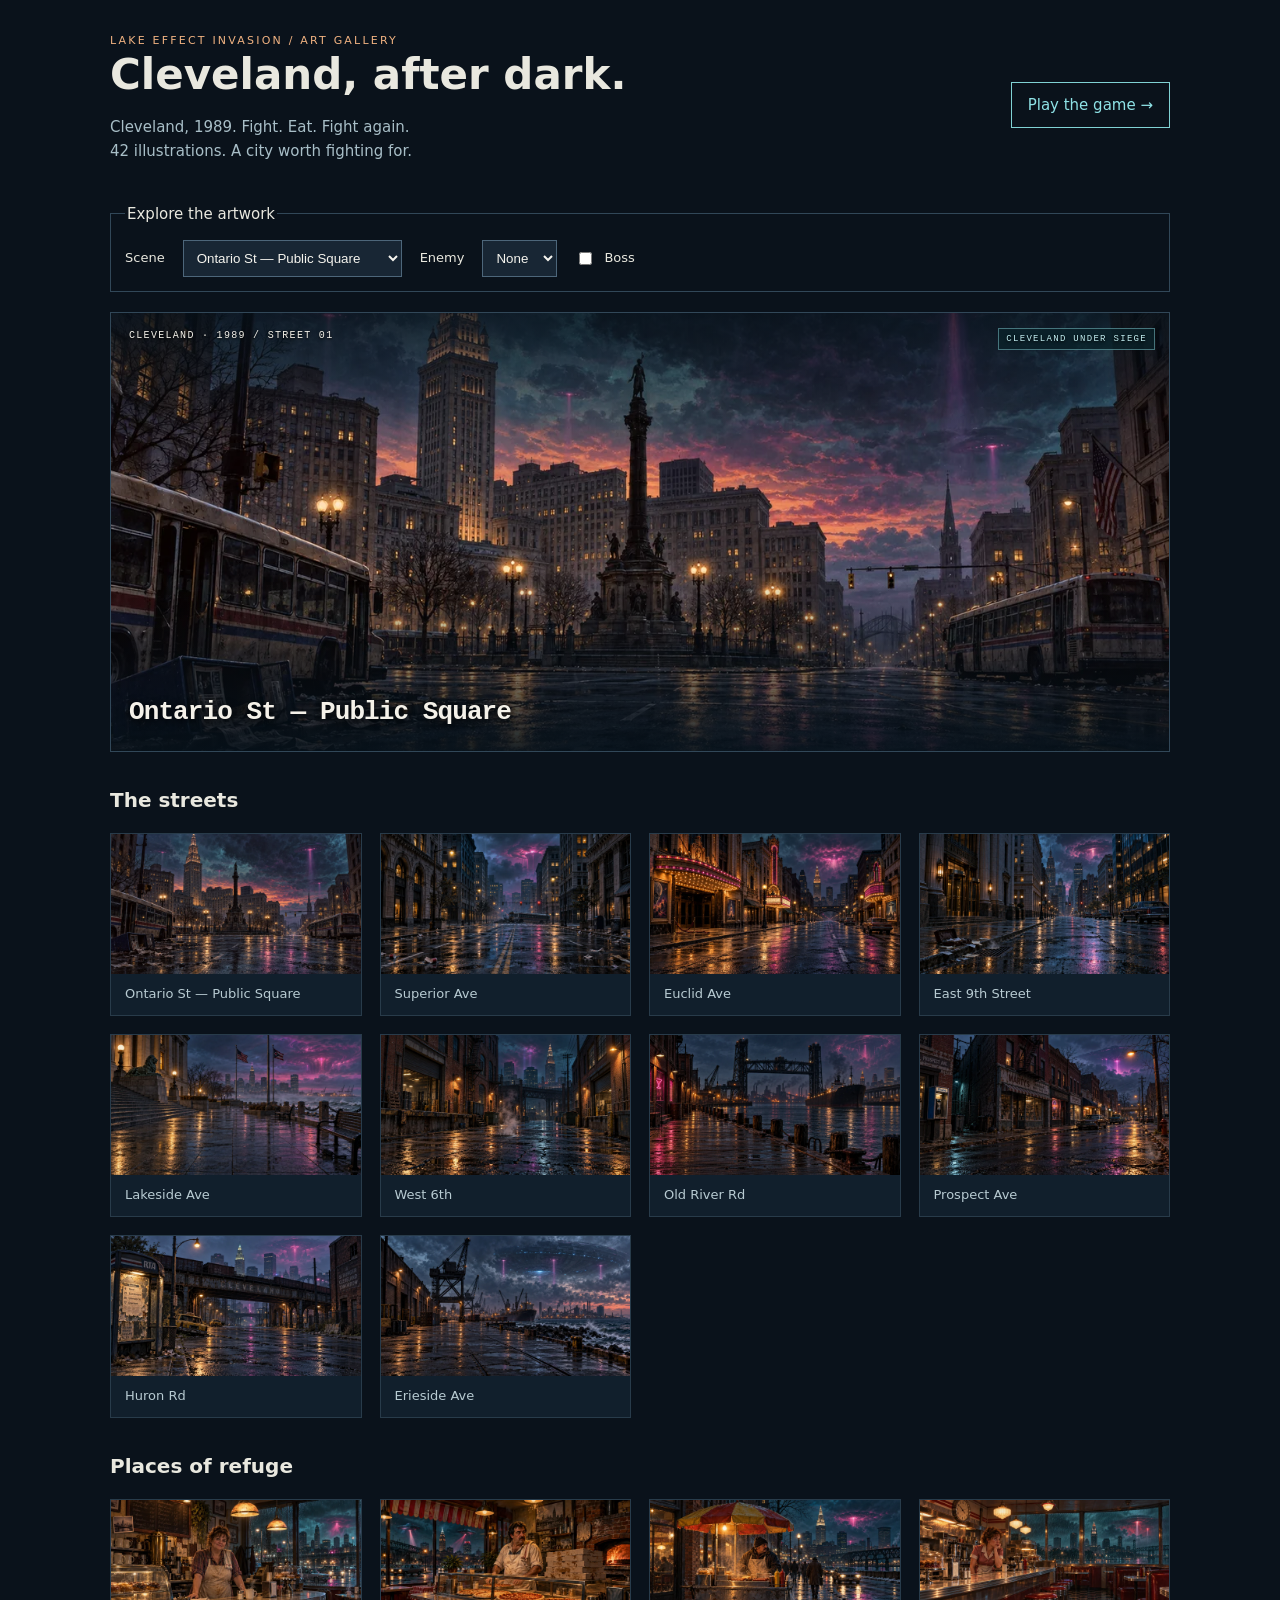
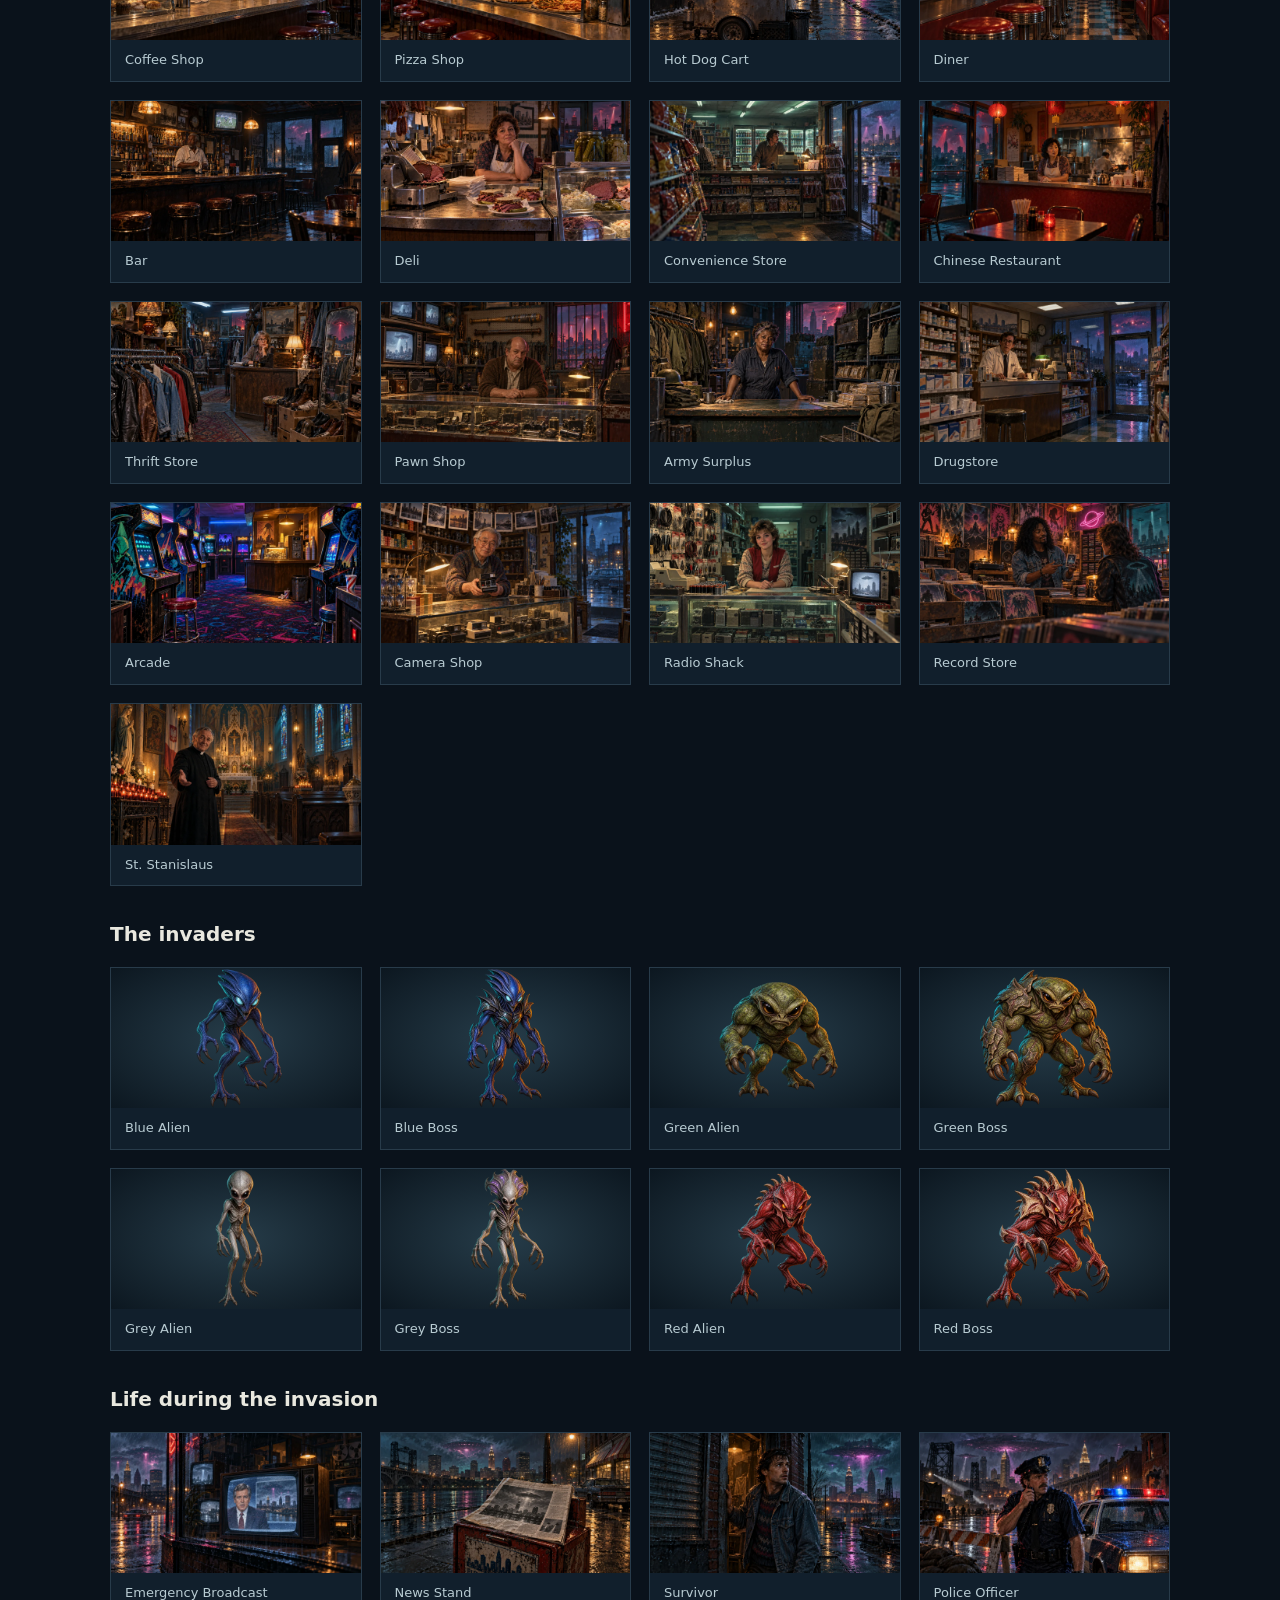
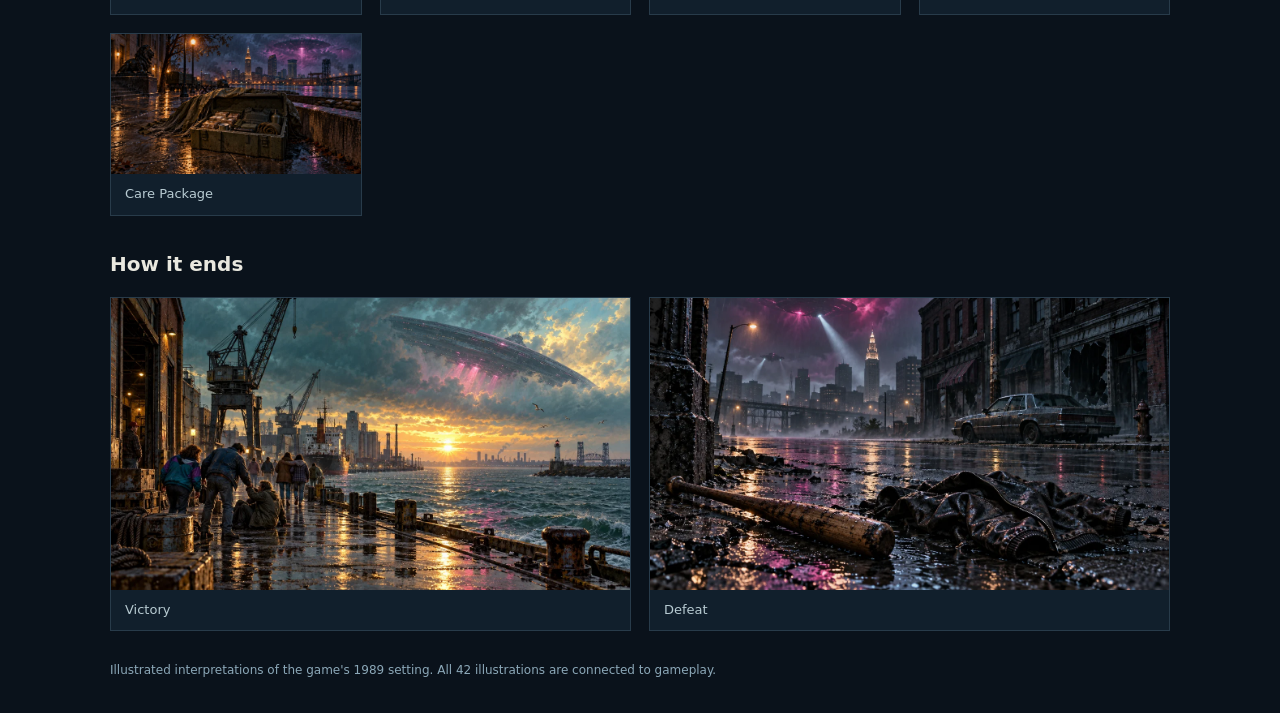
==== gallery.html @ 4d166f7f "Add GA4 tag and gameplay milestone analytics" ====
<!doctype html>
<html lang="en"><head>
<script src="analytics.js?v=1.0"></script><meta charset="utf-8"><meta name="viewport" content="width=device-width, initial-scale=1"><link rel="icon" type="image/svg+xml" href="images/lake-effect-icon.svg"><title>Art Gallery · Lake Effect Invasion</title><link rel="stylesheet" href="scene-art.css?v=2.1"><script src="scene-art.js?v=2.1"></script>
<style>*{box-sizing:border-box}body{margin:0;background:#0a121b;color:#e9e8df;font:15px/1.6 system-ui,sans-serif}main{max-width:1100px;margin:auto;padding:32px 20px}header{display:flex;gap:20px;justify-content:space-between;align-items:center;margin-bottom:24px}h1{font-size:clamp(25px,5vw,42px);margin:0;line-height:1.2}p{color:#a8bec7}a{color:#8fe3e7}.eyebrow{letter-spacing:.2em;color:#f0b281;font-size:11px}.play{border:1px solid #80d2d4;padding:10px 16px;text-decoration:none;white-space:nowrap}fieldset{border:1px solid #314758;padding:14px;display:flex;gap:18px;flex-wrap:wrap;margin:0 0 20px}label{display:flex;gap:9px;align-items:center;font-size:13px}select{max-width:100%;background:#182634;color:#f5f4ee;border:1px solid #4d667a;padding:9px}select:disabled{opacity:.4}.scene-art{height:440px;max-height:none;min-height:200px;border:1px solid #314758;font-family:'Courier New',monospace}.scene-location{font-size:26px}.grid{display:grid;grid-template-columns:repeat(auto-fit,minmax(240px,1fr));gap:18px}figure{margin:0;border:1px solid #283b4a;background:#111f2c}figure img{display:block;width:100%;aspect-ratio:16/9;object-fit:contain;background:radial-gradient(ellipse,#263c49,#0c1720)}figcaption{padding:10px 14px;text-transform:capitalize;font-size:13px;color:#b8cbd2}h2{font-size:20px;margin-top:32px}footer{padding-top:30px;color:#8ca8b8;font-size:12px}@media(max-width:600px){main{padding:20px 12px}header{align-items:flex-start;flex-direction:column}.scene-art{height:280px}.scene-location{font-size:18px}.grid{grid-template-columns:1fr 1fr;gap:8px}figcaption{font-size:11px;padding:8px}}</style>
<meta name="description" content="Explore 42 illustrations from Lake Effect Invasion: 1989 Cleveland streets, neighborhood shops, alien enemies, bosses, and encounters.">
<link rel="canonical" href="https://lakeeffectinvasion.com/gallery.html">
<meta name="robots" content="index, follow, max-image-preview:large">
<meta property="og:type" content="website">
<meta property="og:site_name" content="Lake Effect Invasion">
<meta property="og:title" content="Art Gallery · Lake Effect Invasion">
<meta property="og:description" content="Explore 42 illustrations from Lake Effect Invasion: 1989 Cleveland streets, neighborhood shops, alien enemies, bosses, and encounters.">
<meta property="og:url" content="https://lakeeffectinvasion.com/gallery.html">
<meta property="og:image" content="https://lakeeffectinvasion.com/images/art/street-erieside.webp">
<meta property="og:image:alt" content="Illustrated Cleveland during the alien invasion of 1989.">
<meta name="twitter:card" content="summary_large_image">
<meta name="twitter:title" content="Art Gallery · Lake Effect Invasion">
<meta name="twitter:description" content="Explore 42 illustrations from Lake Effect Invasion: 1989 Cleveland streets, neighborhood shops, alien enemies, bosses, and encounters.">
<meta name="twitter:image" content="https://lakeeffectinvasion.com/images/art/street-erieside.webp">
<script type="application/ld+json">{"@context": "https://schema.org", "@type": "CollectionPage", "name": "Art Gallery \u00b7 Lake Effect Invasion", "url": "https://lakeeffectinvasion.com/gallery.html", "description": "Explore 42 illustrations from Lake Effect Invasion: 1989 Cleveland streets, neighborhood shops, alien enemies, bosses, and encounters.", "inLanguage": "en", "about": {"@id": "https://lakeeffectinvasion.com/#game"}}</script>
</head>
<body><main><header><div><div class="eyebrow">LAKE EFFECT INVASION / ART GALLERY</div><h1>Cleveland, after dark.</h1><p>Cleveland, 1989. Fight. Eat. Fight again.<br>42 illustrations. A city worth fighting for.</p></div><a class="play" href="index.html">Play the game →</a></header>
<fieldset><legend>Explore the artwork</legend><label for="sceneSelect">Scene</label><select id="sceneSelect"><optgroup label="Streets"><option value="street:ontario">Ontario St — Public Square</option><option value="street:superior">Superior Ave</option><option value="street:euclid">Euclid Ave</option><option value="street:e9th">East 9th Street</option><option value="street:lakeside">Lakeside Ave</option><option value="street:w6th">West 6th</option><option value="street:oldriver">Old River Rd</option><option value="street:prospect">Prospect Ave</option><option value="street:huron">Huron Rd</option><option value="street:erieside">Erieside Ave</option></optgroup><optgroup label="Businesses"><option value="business:coffee">Coffee Shop</option><option value="business:pizza">Pizza Shop</option><option value="business:hotdog">Hot Dog Cart</option><option value="business:diner">Diner</option><option value="business:bar">Bar</option><option value="business:deli">Deli</option><option value="business:convenience">Convenience Store</option><option value="business:chinese">Chinese Restaurant</option><option value="business:thrift">Thrift Store</option><option value="business:pawn">Pawn Shop</option><option value="business:surplus">Army Surplus</option><option value="business:drugstore">Drugstore</option><option value="business:arcade">Arcade</option><option value="business:camera">Camera Shop</option><option value="business:rac">Radio Shack</option><option value="business:record">Record Store</option><option value="business:church">St. Stanislaus</option></optgroup><optgroup label="Encounters"><option value="encounter:tv">Emergency Broadcast</option><option value="encounter:newspaper">News Stand</option><option value="encounter:survivor">Survivor</option><option value="encounter:police">Police Officer</option><option value="encounter:care-package">Care Package</option></optgroup></select>
<label for="enemySelect">Enemy</label><select id="enemySelect"><option value="">None</option><option>blue</option><option>green</option><option>grey</option><option>red</option></select><label><input id="bossToggle" type="checkbox"> Boss</label></fieldset>
<section id="sceneArt" class="scene-art" aria-label="Current scene">
        <img id="streetArt" class="street-art" alt="" decoding="async" hidden />
        <div class="scene-heading">
          <span id="sceneChapter"></span>
          <span id="sceneStatus" class="scene-status"></span>
        </div>
        <div id="enemyActor" class="enemy-actor" hidden>
          <img id="enemyArt" class="enemy-art" alt="" decoding="async" hidden />
        </div>
        <div id="sceneLocation" class="scene-location"></div>
      </section><section><h2>The streets</h2><div class="grid"><figure><a href="images/art/street-ontario.webp"><img src="images/art/street-ontario.webp" loading="lazy" alt="Terminal Tower above abandoned buses in Public Square."></a><figcaption>Ontario St — Public Square</figcaption></figure><figure><a href="images/art/street-superior.webp"><img src="images/art/street-superior.webp" loading="lazy" alt="An abandoned bus blocks a rain-soaked avenue of office buildings."></a><figcaption>Superior Ave</figcaption></figure><figure><a href="images/art/street-euclid.webp"><img src="images/art/street-euclid.webp" loading="lazy" alt="Theater marquees glow along deserted Euclid Avenue."></a><figcaption>Euclid Ave</figcaption></figure><figure><a href="images/art/street-east-9th.webp"><img src="images/art/street-east-9th.webp" loading="lazy" alt="Stone banks and mirrored offices flank a deserted street."></a><figcaption>East 9th Street</figcaption></figure><figure><a href="images/art/street-lakeside.webp"><img src="images/art/street-lakeside.webp" loading="lazy" alt="Empty civic steps and benches beneath an alien-lit sky."></a><figcaption>Lakeside Ave</figcaption></figure><figure><a href="images/art/street-west-6th.webp"><img src="images/art/street-west-6th.webp" loading="lazy" alt="Steam rises between brick warehouses and loading docks."></a><figcaption>West 6th</figcaption></figure><figure><a href="images/art/street-old-river.webp"><img src="images/art/street-old-river.webp" loading="lazy" alt="Neon reflects on the river beneath a steel lift bridge."></a><figcaption>Old River Rd</figcaption></figure><figure><a href="images/art/street-prospect.webp"><img src="images/art/street-prospect.webp" loading="lazy" alt="A payphone and fire escapes line shadowy brick storefronts."></a><figcaption>Prospect Ave</figcaption></figure><figure><a href="images/art/street-huron.webp"><img src="images/art/street-huron.webp" loading="lazy" alt="Stranded taxis sit beneath a rusted railway viaduct."></a><figcaption>Huron Rd</figcaption></figure><figure><a href="images/art/street-erieside.webp"><img src="images/art/street-erieside.webp" loading="lazy" alt="A colossal mothership hangs over the industrial lakefront."></a><figcaption>Erieside Ave</figcaption></figure></div></section><section><h2>Places of refuge</h2><div class="grid"><figure><a href="images/art/shop-coffee.webp"><img src="images/art/shop-coffee.webp" loading="lazy" alt="A warm coffee counter with steaming mugs and a donut case."></a><figcaption>Coffee Shop</figcaption></figure><figure><a href="images/art/shop-pizza.webp"><img src="images/art/shop-pizza.webp" loading="lazy" alt="Fresh pizza sits beneath the lights of a neighborhood slice counter."></a><figcaption>Pizza Shop</figcaption></figure><figure><a href="images/art/shop-hotdog.webp"><img src="images/art/shop-hotdog.webp" loading="lazy" alt="Steam rises from a hot dog cart beneath a worn umbrella."></a><figcaption>Hot Dog Cart</figcaption></figure><figure><a href="images/art/shop-diner.webp"><img src="images/art/shop-diner.webp" loading="lazy" alt="A waitress waits beside a chrome diner counter and red vinyl stools."></a><figcaption>Diner</figcaption></figure><figure><a href="images/art/shop-bar.webp"><img src="images/art/shop-bar.webp" loading="lazy" alt="A bartender watches over a wooden bar beneath a glowing football broadcast."></a><figcaption>Bar</figcaption></figure><figure><a href="images/art/shop-deli.webp"><img src="images/art/shop-deli.webp" loading="lazy" alt="Sandwiches, pickle jars, and a meat slicer fill a neighborhood deli."></a><figcaption>Deli</figcaption></figure><figure><a href="images/art/shop-convenience.webp"><img src="images/art/shop-convenience.webp" loading="lazy" alt="Snack shelves and cold drinks line a fluorescent-lit corner store."></a><figcaption>Convenience Store</figcaption></figure><figure><a href="images/art/shop-chinese.webp"><img src="images/art/shop-chinese.webp" loading="lazy" alt="Red lanterns glow above a restaurant counter and steaming tea."></a><figcaption>Chinese Restaurant</figcaption></figure><figure><a href="images/art/shop-thrift.webp"><img src="images/art/shop-thrift.webp" loading="lazy" alt="Old jackets and mismatched lamps crowd a thrift store."></a><figcaption>Thrift Store</figcaption></figure><figure><a href="images/art/shop-pawn.webp"><img src="images/art/shop-pawn.webp" loading="lazy" alt="A pawn broker stands among old electronics and improvised weapons."></a><figcaption>Pawn Shop</figcaption></figure><figure><a href="images/art/shop-surplus.webp"><img src="images/art/shop-surplus.webp" loading="lazy" alt="Military rations, field jackets, and footlockers fill an army surplus shop."></a><figcaption>Army Surplus</figcaption></figure><figure><a href="images/art/shop-drugstore.webp"><img src="images/art/shop-drugstore.webp" loading="lazy" alt="A pharmacist waits behind a counter of bandages and medicine."></a><figcaption>Drugstore</figcaption></figure><figure><a href="images/art/shop-arcade.webp"><img src="images/art/shop-arcade.webp" loading="lazy" alt="Colorful arcade cabinets cast neon light over a patterned carpet."></a><figcaption>Arcade</figcaption></figure><figure><a href="images/art/shop-camera.webp"><img src="images/art/shop-camera.webp" loading="lazy" alt="Instant cameras, flash equipment, and film boxes fill a camera shop."></a><figcaption>Camera Shop</figcaption></figure><figure><a href="images/art/shop-radio-shack.webp"><img src="images/art/shop-radio-shack.webp" loading="lazy" alt="A red-vested clerk stands among batteries, wires, and portable televisions."></a><figcaption>Radio Shack</figcaption></figure><figure><a href="images/art/shop-record.webp"><img src="images/art/shop-record.webp" loading="lazy" alt="Vinyl crates and cassette racks surround a record-store counter."></a><figcaption>Record Store</figcaption></figure><figure><a href="images/art/shop-st-stanislaus.webp"><img src="images/art/shop-st-stanislaus.webp" loading="lazy" alt="A priest offers shelter in a candlelit sanctuary."></a><figcaption>St. Stanislaus</figcaption></figure></div></section><section><h2>The invaders</h2><div class="grid"><figure><a href="images/art/alien-blue.webp"><img src="images/art/alien-blue.webp" loading="lazy" alt="A lean blue alien with a swept-back head and glowing cyan eyes."></a><figcaption>blue alien</figcaption></figure><figure><a href="images/art/boss-blue.webp"><img src="images/art/boss-blue.webp" loading="lazy" alt="An armored blue alien commander with a towering swept-back crest."></a><figcaption>blue boss</figcaption></figure><figure><a href="images/art/alien-green.webp"><img src="images/art/alien-green.webp" loading="lazy" alt="A broad-shouldered green alien crouches with hooked claws."></a><figcaption>green alien</figcaption></figure><figure><a href="images/art/boss-green.webp"><img src="images/art/boss-green.webp" loading="lazy" alt="A hulking green alien brute with thick plated shoulders."></a><figcaption>green boss</figcaption></figure><figure><a href="images/art/alien-grey.webp"><img src="images/art/alien-grey.webp" loading="lazy" alt="A slender grey alien watches with enormous dark eyes."></a><figcaption>grey alien</figcaption></figure><figure><a href="images/art/boss-grey.webp"><img src="images/art/boss-grey.webp" loading="lazy" alt="A grey alien overseer with an expanded cranial crest."></a><figcaption>grey boss</figcaption></figure><figure><a href="images/art/alien-red.webp"><img src="images/art/alien-red.webp" loading="lazy" alt="A hunched red alien bares its teeth beneath a spiny crest."></a><figcaption>red alien</figcaption></figure><figure><a href="images/art/boss-red.webp"><img src="images/art/boss-red.webp" loading="lazy" alt="A scarred red alien boss with a crown of heavy spines."></a><figcaption>red boss</figcaption></figure></div></section><section><h2>Life during the invasion</h2><div class="grid"><figure><a href="images/art/encounter-tv.webp"><img src="images/art/encounter-tv.webp" loading="lazy" alt="An old shop-window television carries emergency invasion coverage."></a><figcaption>Emergency Broadcast</figcaption></figure><figure><a href="images/art/encounter-newspaper.webp"><img src="images/art/encounter-newspaper.webp" loading="lazy" alt="Rain beads on a newspaper box holding an invasion front page."></a><figcaption>News Stand</figcaption></figure><figure><a href="images/art/encounter-survivor.webp"><img src="images/art/encounter-survivor.webp" loading="lazy" alt="A frightened local shelters in a shadowy doorway."></a><figcaption>Survivor</figcaption></figure><figure><a href="images/art/encounter-police.webp"><img src="images/art/encounter-police.webp" loading="lazy" alt="A weary officer stands beside a patrol car and barricade."></a><figcaption>Police Officer</figcaption></figure><figure><a href="images/art/encounter-care-package.webp"><img src="images/art/encounter-care-package.webp" loading="lazy" alt="An open military supply crate rests beneath a weathered tarp."></a><figcaption>Care Package</figcaption></figure></div></section><section><h2>How it ends</h2><div class="grid"><figure><a href="images/art/ending-victory.webp"><img src="images/art/ending-victory.webp" loading="lazy" alt="Victory"></a><figcaption>Victory</figcaption></figure><figure><a href="images/art/ending-defeat.webp"><img src="images/art/ending-defeat.webp" loading="lazy" alt="Defeat"></a><figcaption>Defeat</figcaption></figure></div></section><footer>Illustrated interpretations of the game's 1989 setting. All 42 illustrations are connected to gameplay.</footer></main>
<script>const streets=[["ontario","Ontario St — Public Square"],["superior","Superior Ave"],["euclid","Euclid Ave"],["e9th","East 9th Street"],["lakeside","Lakeside Ave"],["w6th","West 6th"],["oldriver","Old River Rd"],["prospect","Prospect Ave"],["huron","Huron Rd"],["erieside","Erieside Ave"]];function refresh(){const [kind,id]=document.getElementById('sceneSelect').value.split(':');const combat=kind==='street';const color=document.getElementById('enemySelect').value;document.getElementById('enemySelect').disabled=!combat;document.getElementById('bossToggle').disabled=!combat;const index=combat?streets.findIndex(x=>x[0]===id):0;SceneArt.render({street:{id:streets[index][0],name:streets[index][1]},level:index+1,scene:kind==='business'?'business':kind==='encounter'?(id==='care-package'?'empty':'npc'):color?'combat':'explore',business:kind==='business'?id:null,encounter:kind==='encounter'?id:null,enemy:combat&&color?{color,hp:30,isBoss:document.getElementById('bossToggle').checked}:null});}document.querySelectorAll('select,input').forEach(el=>el.addEventListener('change',refresh));refresh();</script></body></html>
---- scene-art.css ----
.scene-art {
  position: relative;
  isolation: isolate;
  flex: 0 1 34dvh;
  height: 34dvh;
  min-height: 130px;
  max-height: 330px;
  overflow: hidden;
  background: #0c1821;
  border-bottom: 1px solid #476071;
  color: #f4f1e9;
}
.scene-art [hidden], #endingArt[hidden] { display: none !important; }
.street-art { position: absolute; inset: 0; width: 100%; height: 100%; object-fit: cover; object-position: center 48%; }
.is-interior .street-art, .is-conversation .street-art { object-position: center 25%; }
.scene-art::after { content: ''; position: absolute; inset: 0; z-index: 2; pointer-events: none; background: linear-gradient(180deg, #06111ac2, transparent 28%, transparent 60%, #06111aeb); }
.scene-heading { position: absolute; z-index: 3; top: 15px; left: 18px; right: 14px; display: flex; flex-wrap: wrap; justify-content: space-between; gap: 8px; font-size: 10px; letter-spacing: .13em; line-height: 1.6; text-shadow: 0 1px 3px #000; }
.scene-status { border: 1px solid #87d2d87a; background: #0a2129c9; color: #c3eff2; padding: 3px 7px; font-size: 9px; }
.scene-location { position: absolute; z-index: 3; left: 18px; right: 18px; bottom: 17px; font-size: clamp(16px, 3vw, 23px); font-weight: bold; letter-spacing: -.035em; text-shadow: 0 2px 8px #000; }
.enemy-actor { position: absolute; z-index: 1; right: 13%; bottom: 8%; width: 40%; height: 84%; }
.enemy-actor::before { content: ''; position: absolute; bottom: 0; left: 10%; width: 80%; height: 9%; background: #0009; border-radius: 50%; filter: blur(6px); }
.enemy-art { position: relative; display: block; width: 100%; height: 100%; object-fit: contain; object-position: center bottom; filter: drop-shadow(0 4px 8px #031117b3); }
.is-boss .enemy-actor { height: 96%; width: 46%; right: 10%; bottom: 3%; }
.is-boss .scene-status { color: #ffd1dc; border-color: #f885a4; background: #430d29dd; }
.is-boss .enemy-art { filter: drop-shadow(0 0 12px #f3358455); }
.is-defeated .enemy-art { opacity: .3; filter: grayscale(1); }
#endingArt { width: 100%; aspect-ratio: 16 / 9; object-fit: cover; display: block; margin: 0 0 16px; border-radius: 3px; }
#overlay { z-index: 1100; }
#overlay .panel { box-sizing: border-box; max-height: 94dvh; overflow-y: auto; }
#story { line-height: 1.55; }
#buttons { max-height: 30dvh; overflow-y: auto; }
#startScreen { overflow-y: auto; }
@media (max-width: 600px) {
  .scene-art { flex-basis: 27dvh; height: 27dvh; min-height: 115px; }
  .scene-heading { top: 10px; left: 12px; font-size: 8px; gap: 4px; }
  .scene-status { font-size: 8px; }
  .scene-location { left: 12px; bottom: 12px; }
  .enemy-actor { right: 6%; width: 46%; }
  #statsBar { font-size: 11px; line-height: 1.65; padding: 8px 10px; }
  #combatStats { padding: 6px 10px; }
  #buttons { gap: 6px; padding: 8px; }
  #buttons button { padding: 10px 11px; font-size: 12px; }
}
@media (max-height: 550px) {
  .scene-art { flex-basis: 22dvh; height: 22dvh; min-height: 75px; }
  .scene-art.is-interior, .scene-art.is-conversation { min-height: 100px; }
  .scene-heading { top: 5px; }
  .scene-location { bottom: 7px; font-size: 15px; }
  #statsBar { padding: 5px 8px; }
  #story { min-height: 45px; }
  #combatStats { padding: 4px 8px; }
  .controls-dock { padding: 4px 8px; }
}
@media (prefers-reduced-motion: reduce) {
  *, *::before, *::after { animation: none !important; transition: none !important; scroll-behavior: auto !important; }
}
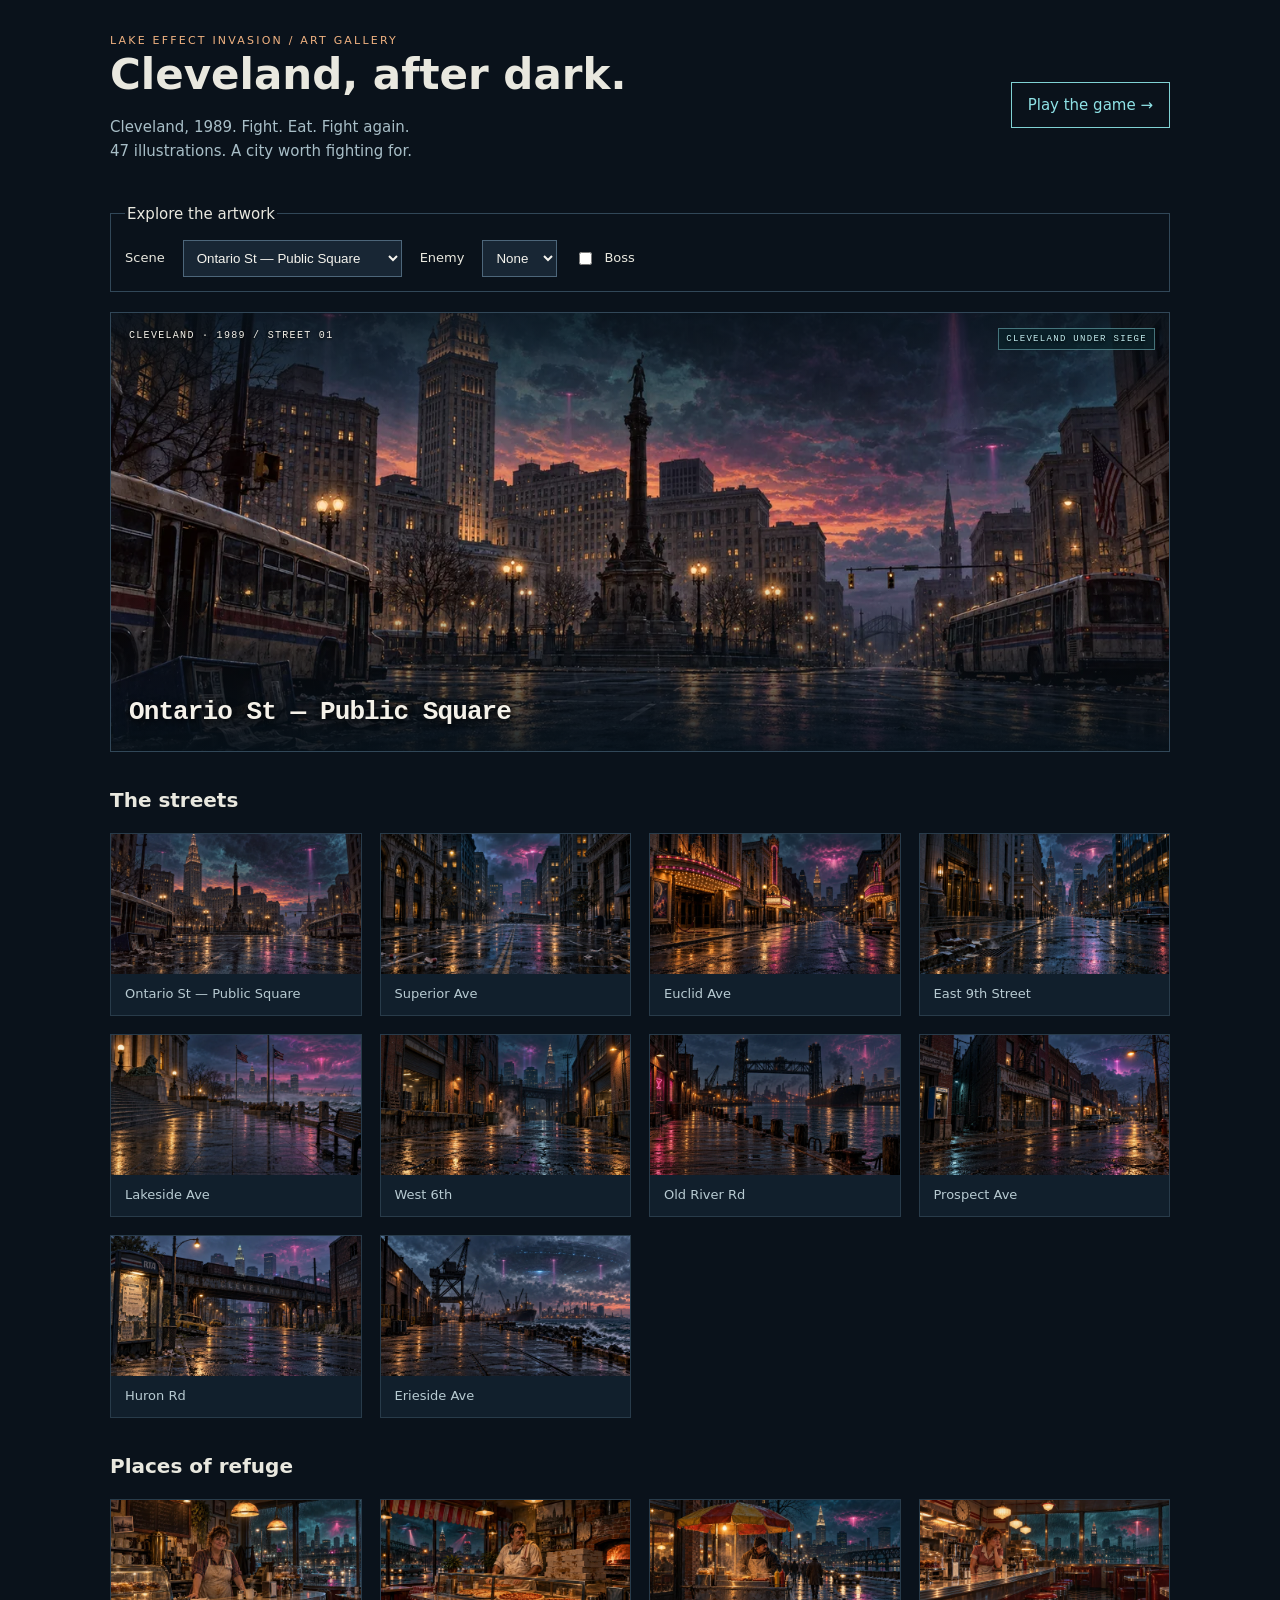
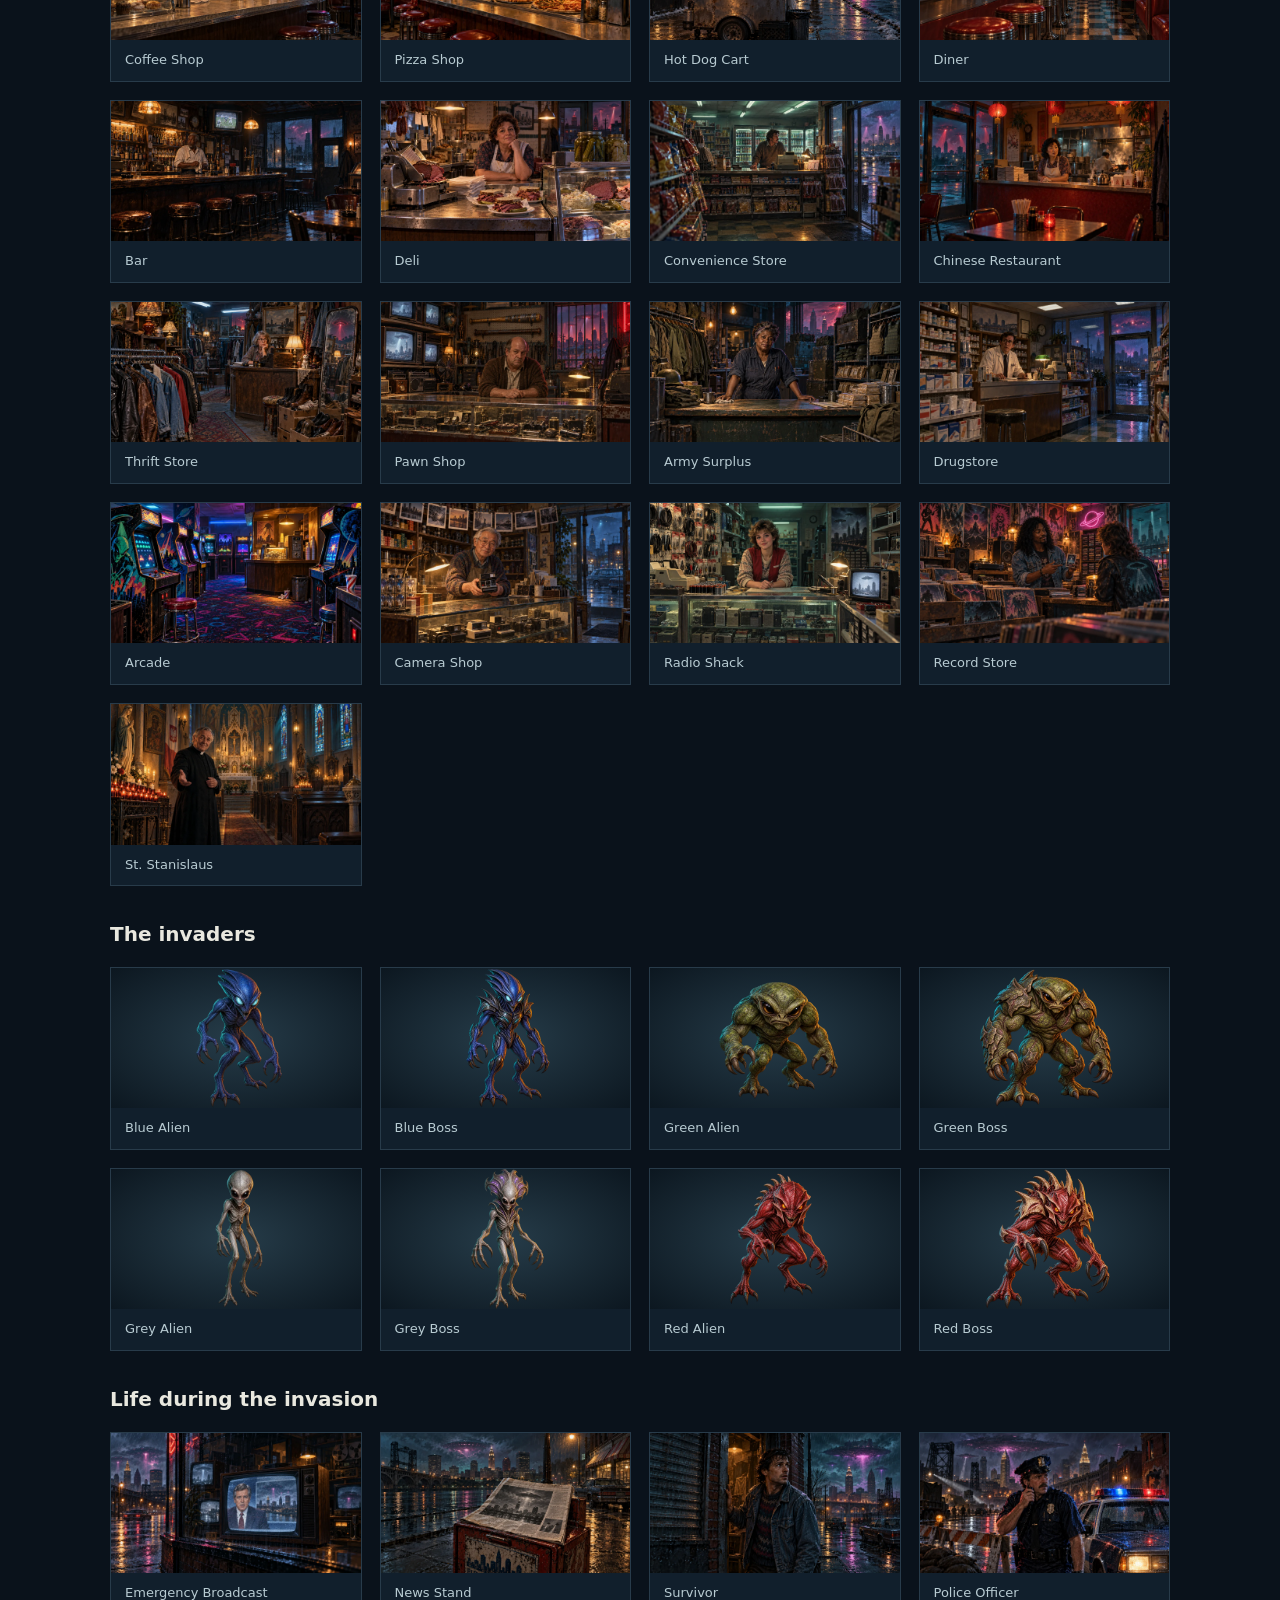
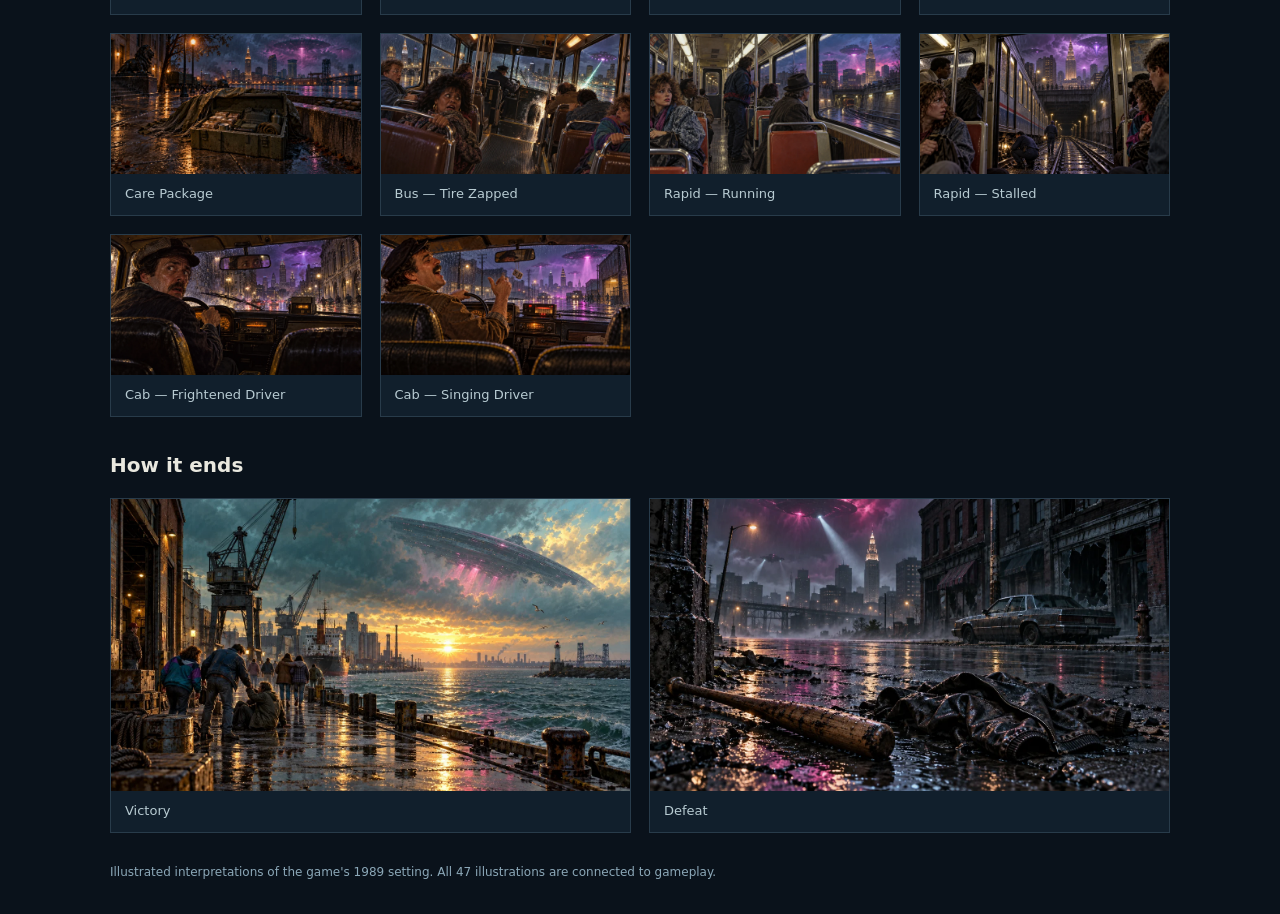
==== commit 9660bf8d: "Add illustrated Cleveland transit encounters" ====
--- a/gallery.html
+++ b/gallery.html
@@ -1,27 +1,4 @@
-<!doctype html>
-<html lang="en"><head>
-<script src="analytics.js?v=1.0"></script><meta charset="utf-8"><meta name="viewport" content="width=device-width, initial-scale=1"><link rel="icon" type="image/svg+xml" href="images/lake-effect-icon.svg"><title>Art Gallery · Lake Effect Invasion</title><link rel="stylesheet" href="scene-art.css?v=2.1"><script src="scene-art.js?v=2.1"></script>
-<style>*{box-sizing:border-box}body{margin:0;background:#0a121b;color:#e9e8df;font:15px/1.6 system-ui,sans-serif}main{max-width:1100px;margin:auto;padding:32px 20px}header{display:flex;gap:20px;justify-content:space-between;align-items:center;margin-bottom:24px}h1{font-size:clamp(25px,5vw,42px);margin:0;line-height:1.2}p{color:#a8bec7}a{color:#8fe3e7}.eyebrow{letter-spacing:.2em;color:#f0b281;font-size:11px}.play{border:1px solid #80d2d4;padding:10px 16px;text-decoration:none;white-space:nowrap}fieldset{border:1px solid #314758;padding:14px;display:flex;gap:18px;flex-wrap:wrap;margin:0 0 20px}label{display:flex;gap:9px;align-items:center;font-size:13px}select{max-width:100%;background:#182634;color:#f5f4ee;border:1px solid #4d667a;padding:9px}select:disabled{opacity:.4}.scene-art{height:440px;max-height:none;min-height:200px;border:1px solid #314758;font-family:'Courier New',monospace}.scene-location{font-size:26px}.grid{display:grid;grid-template-columns:repeat(auto-fit,minmax(240px,1fr));gap:18px}figure{margin:0;border:1px solid #283b4a;background:#111f2c}figure img{display:block;width:100%;aspect-ratio:16/9;object-fit:contain;background:radial-gradient(ellipse,#263c49,#0c1720)}figcaption{padding:10px 14px;text-transform:capitalize;font-size:13px;color:#b8cbd2}h2{font-size:20px;margin-top:32px}footer{padding-top:30px;color:#8ca8b8;font-size:12px}@media(max-width:600px){main{padding:20px 12px}header{align-items:flex-start;flex-direction:column}.scene-art{height:280px}.scene-location{font-size:18px}.grid{grid-template-columns:1fr 1fr;gap:8px}figcaption{font-size:11px;padding:8px}}</style>
-<meta name="description" content="Explore 42 illustrations from Lake Effect Invasion: 1989 Cleveland streets, neighborhood shops, alien enemies, bosses, and encounters.">
-<link rel="canonical" href="https://lakeeffectinvasion.com/gallery.html">
-<meta name="robots" content="index, follow, max-image-preview:large">
-<meta property="og:type" content="website">
-<meta property="og:site_name" content="Lake Effect Invasion">
-<meta property="og:title" content="Art Gallery · Lake Effect Invasion">
-<meta property="og:description" content="Explore 42 illustrations from Lake Effect Invasion: 1989 Cleveland streets, neighborhood shops, alien enemies, bosses, and encounters.">
-<meta property="og:url" content="https://lakeeffectinvasion.com/gallery.html">
-<meta property="og:image" content="https://lakeeffectinvasion.com/images/art/street-erieside.webp">
-<meta property="og:image:alt" content="Illustrated Cleveland during the alien invasion of 1989.">
-<meta name="twitter:card" content="summary_large_image">
-<meta name="twitter:title" content="Art Gallery · Lake Effect Invasion">
-<meta name="twitter:description" content="Explore 42 illustrations from Lake Effect Invasion: 1989 Cleveland streets, neighborhood shops, alien enemies, bosses, and encounters.">
-<meta name="twitter:image" content="https://lakeeffectinvasion.com/images/art/street-erieside.webp">
-<script type="application/ld+json">{"@context": "https://schema.org", "@type": "CollectionPage", "name": "Art Gallery \u00b7 Lake Effect Invasion", "url": "https://lakeeffectinvasion.com/gallery.html", "description": "Explore 42 illustrations from Lake Effect Invasion: 1989 Cleveland streets, neighborhood shops, alien enemies, bosses, and encounters.", "inLanguage": "en", "about": {"@id": "https://lakeeffectinvasion.com/#game"}}</script>
-</head>
-<body><main><header><div><div class="eyebrow">LAKE EFFECT INVASION / ART GALLERY</div><h1>Cleveland, after dark.</h1><p>Cleveland, 1989. Fight. Eat. Fight again.<br>42 illustrations. A city worth fighting for.</p></div><a class="play" href="index.html">Play the game →</a></header>
-<fieldset><legend>Explore the artwork</legend><label for="sceneSelect">Scene</label><select id="sceneSelect"><optgroup label="Streets"><option value="street:ontario">Ontario St — Public Square</option><option value="street:superior">Superior Ave</option><option value="street:euclid">Euclid Ave</option><option value="street:e9th">East 9th Street</option><option value="street:lakeside">Lakeside Ave</option><option value="street:w6th">West 6th</option><option value="street:oldriver">Old River Rd</option><option value="street:prospect">Prospect Ave</option><option value="street:huron">Huron Rd</option><option value="street:erieside">Erieside Ave</option></optgroup><optgroup label="Businesses"><option value="business:coffee">Coffee Shop</option><option value="business:pizza">Pizza Shop</option><option value="business:hotdog">Hot Dog Cart</option><option value="business:diner">Diner</option><option value="business:bar">Bar</option><option value="business:deli">Deli</option><option value="business:convenience">Convenience Store</option><option value="business:chinese">Chinese Restaurant</option><option value="business:thrift">Thrift Store</option><option value="business:pawn">Pawn Shop</option><option value="business:surplus">Army Surplus</option><option value="business:drugstore">Drugstore</option><option value="business:arcade">Arcade</option><option value="business:camera">Camera Shop</option><option value="business:rac">Radio Shack</option><option value="business:record">Record Store</option><option value="business:church">St. Stanislaus</option></optgroup><optgroup label="Encounters"><option value="encounter:tv">Emergency Broadcast</option><option value="encounter:newspaper">News Stand</option><option value="encounter:survivor">Survivor</option><option value="encounter:police">Police Officer</option><option value="encounter:care-package">Care Package</option></optgroup></select>
-<label for="enemySelect">Enemy</label><select id="enemySelect"><option value="">None</option><option>blue</option><option>green</option><option>grey</option><option>red</option></select><label><input id="bossToggle" type="checkbox"> Boss</label></fieldset>
-<section id="sceneArt" class="scene-art" aria-label="Current scene">
+<!doctype html><html lang="en"><head><script src="analytics.js?v=1.0"></script><meta charset="utf-8"><meta name="viewport" content="width=device-width, initial-scale=1"><link rel="icon" type="image/svg+xml" href="images/lake-effect-icon.svg"><title>Art Gallery · Lake Effect Invasion</title><link rel="stylesheet" href="scene-art.css?v=2.4"><script src="scene-art.js?v=2.4"></script><style>*{box-sizing:border-box}body{margin:0;background:#0a121b;color:#e9e8df;font:15px/1.6 system-ui,sans-serif}main{max-width:1100px;margin:auto;padding:32px 20px}header{display:flex;gap:20px;justify-content:space-between;align-items:center;margin-bottom:24px}h1{font-size:clamp(25px,5vw,42px);margin:0;line-height:1.2}p{color:#a8bec7}a{color:#8fe3e7}.eyebrow{letter-spacing:.2em;color:#f0b281;font-size:11px}.play{border:1px solid #80d2d4;padding:10px 16px;text-decoration:none;white-space:nowrap}fieldset{border:1px solid #314758;padding:14px;display:flex;gap:18px;flex-wrap:wrap;margin:0 0 20px}label{display:flex;gap:9px;align-items:center;font-size:13px}select{max-width:100%;background:#182634;color:#f5f4ee;border:1px solid #4d667a;padding:9px}select:disabled{opacity:.4}.scene-art{height:440px;max-height:none;min-height:200px;border:1px solid #314758;font-family:'Courier New',monospace}.scene-location{font-size:26px}.grid{display:grid;grid-template-columns:repeat(auto-fit,minmax(240px,1fr));gap:18px}figure{margin:0;border:1px solid #283b4a;background:#111f2c}figure img{display:block;width:100%;aspect-ratio:16/9;object-fit:contain;background:radial-gradient(ellipse,#263c49,#0c1720)}figcaption{padding:10px 14px;text-transform:capitalize;font-size:13px;color:#b8cbd2}h2{font-size:20px;margin-top:32px}footer{padding-top:30px;color:#8ca8b8;font-size:12px}@media(max-width:600px){main{padding:20px 12px}header{align-items:flex-start;flex-direction:column}.scene-art{height:280px}.scene-location{font-size:18px}.grid{grid-template-columns:1fr 1fr;gap:8px}figcaption{font-size:11px;padding:8px}}</style><meta name="description" content="Explore 47 illustrations from Lake Effect Invasion: 1989 Cleveland streets, neighborhood shops, transit, alien enemies, bosses, and encounters."><link rel="canonical" href="https://lakeeffectinvasion.com/gallery.html"><meta name="robots" content="index, follow, max-image-preview:large"><meta property="og:type" content="website"><meta property="og:site_name" content="Lake Effect Invasion"><meta property="og:title" content="Art Gallery · Lake Effect Invasion"><meta property="og:description" content="Explore 47 illustrations from Lake Effect Invasion: 1989 Cleveland streets, neighborhood shops, transit, alien enemies, bosses, and encounters."><meta property="og:url" content="https://lakeeffectinvasion.com/gallery.html"><meta property="og:image" content="https://lakeeffectinvasion.com/images/art/street-erieside.webp"><meta property="og:image:alt" content="Illustrated Cleveland during the alien invasion of 1989."><meta name="twitter:card" content="summary_large_image"><meta name="twitter:title" content="Art Gallery · Lake Effect Invasion"><meta name="twitter:description" content="Explore 47 illustrations from Lake Effect Invasion: 1989 Cleveland streets, neighborhood shops, transit, alien enemies, bosses, and encounters."><meta name="twitter:image" content="https://lakeeffectinvasion.com/images/art/street-erieside.webp"><script type="application/ld+json">{"@context": "https://schema.org", "@type": "CollectionPage", "name": "Art Gallery \u00b7 Lake Effect Invasion", "url": "https://lakeeffectinvasion.com/gallery.html", "description": "Explore 47 illustrations from Lake Effect Invasion: 1989 Cleveland streets, neighborhood shops, transit, alien enemies, bosses, and encounters.", "inLanguage": "en", "about": {"@id": "https://lakeeffectinvasion.com/#game"}}</script></head><body><main><header><div><div class="eyebrow">LAKE EFFECT INVASION / ART GALLERY</div><h1>Cleveland, after dark.</h1><p>Cleveland, 1989. Fight. Eat. Fight again.<br>47 illustrations. A city worth fighting for.</p></div><a class="play" href="index.html">Play the game →</a></header><fieldset><legend>Explore the artwork</legend><label for="sceneSelect">Scene</label><select id="sceneSelect"><optgroup label="Streets"><option value="street:ontario">Ontario St — Public Square</option><option value="street:superior">Superior Ave</option><option value="street:euclid">Euclid Ave</option><option value="street:e9th">East 9th Street</option><option value="street:lakeside">Lakeside Ave</option><option value="street:w6th">West 6th</option><option value="street:oldriver">Old River Rd</option><option value="street:prospect">Prospect Ave</option><option value="street:huron">Huron Rd</option><option value="street:erieside">Erieside Ave</option></optgroup><optgroup label="Businesses"><option value="business:coffee">Coffee Shop</option><option value="business:pizza">Pizza Shop</option><option value="business:hotdog">Hot Dog Cart</option><option value="business:diner">Diner</option><option value="business:bar">Bar</option><option value="business:deli">Deli</option><option value="business:convenience">Convenience Store</option><option value="business:chinese">Chinese Restaurant</option><option value="business:thrift">Thrift Store</option><option value="business:pawn">Pawn Shop</option><option value="business:surplus">Army Surplus</option><option value="business:drugstore">Drugstore</option><option value="business:arcade">Arcade</option><option value="business:camera">Camera Shop</option><option value="business:rac">Radio Shack</option><option value="business:record">Record Store</option><option value="business:church">St. Stanislaus</option></optgroup><optgroup label="Encounters"><option value="encounter:tv">Emergency Broadcast</option><option value="encounter:newspaper">News Stand</option><option value="encounter:survivor">Survivor</option><option value="encounter:police">Police Officer</option><option value="encounter:care-package">Care Package</option><option value="encounter:bus-zapped">Bus — Tire Zapped</option><option value="encounter:rapid-running">Rapid — Running</option><option value="encounter:rapid-stalled">Rapid — Stalled</option><option value="encounter:cab-scared">Cab — Frightened Driver</option><option value="encounter:cab-singing">Cab — Singing Driver</option></optgroup></select><label for="enemySelect">Enemy</label><select id="enemySelect"><option value="">None</option><option>blue</option><option>green</option><option>grey</option><option>red</option></select><label><input id="bossToggle" type="checkbox"> Boss</label></fieldset><section id="sceneArt" class="scene-art" aria-label="Current scene">
         <img id="streetArt" class="street-art" alt="" decoding="async" hidden />
         <div class="scene-heading">
           <span id="sceneChapter"></span>
@@ -31,5 +8,4 @@
           <img id="enemyArt" class="enemy-art" alt="" decoding="async" hidden />
         </div>
         <div id="sceneLocation" class="scene-location"></div>
-      </section><section><h2>The streets</h2><div class="grid"><figure><a href="images/art/street-ontario.webp"><img src="images/art/street-ontario.webp" loading="lazy" alt="Terminal Tower above abandoned buses in Public Square."></a><figcaption>Ontario St — Public Square</figcaption></figure><figure><a href="images/art/street-superior.webp"><img src="images/art/street-superior.webp" loading="lazy" alt="An abandoned bus blocks a rain-soaked avenue of office buildings."></a><figcaption>Superior Ave</figcaption></figure><figure><a href="images/art/street-euclid.webp"><img src="images/art/street-euclid.webp" loading="lazy" alt="Theater marquees glow along deserted Euclid Avenue."></a><figcaption>Euclid Ave</figcaption></figure><figure><a href="images/art/street-east-9th.webp"><img src="images/art/street-east-9th.webp" loading="lazy" alt="Stone banks and mirrored offices flank a deserted street."></a><figcaption>East 9th Street</figcaption></figure><figure><a href="images/art/street-lakeside.webp"><img src="images/art/street-lakeside.webp" loading="lazy" alt="Empty civic steps and benches beneath an alien-lit sky."></a><figcaption>Lakeside Ave</figcaption></figure><figure><a href="images/art/street-west-6th.webp"><img src="images/art/street-west-6th.webp" loading="lazy" alt="Steam rises between brick warehouses and loading docks."></a><figcaption>West 6th</figcaption></figure><figure><a href="images/art/street-old-river.webp"><img src="images/art/street-old-river.webp" loading="lazy" alt="Neon reflects on the river beneath a steel lift bridge."></a><figcaption>Old River Rd</figcaption></figure><figure><a href="images/art/street-prospect.webp"><img src="images/art/street-prospect.webp" loading="lazy" alt="A payphone and fire escapes line shadowy brick storefronts."></a><figcaption>Prospect Ave</figcaption></figure><figure><a href="images/art/street-huron.webp"><img src="images/art/street-huron.webp" loading="lazy" alt="Stranded taxis sit beneath a rusted railway viaduct."></a><figcaption>Huron Rd</figcaption></figure><figure><a href="images/art/street-erieside.webp"><img src="images/art/street-erieside.webp" loading="lazy" alt="A colossal mothership hangs over the industrial lakefront."></a><figcaption>Erieside Ave</figcaption></figure></div></section><section><h2>Places of refuge</h2><div class="grid"><figure><a href="images/art/shop-coffee.webp"><img src="images/art/shop-coffee.webp" loading="lazy" alt="A warm coffee counter with steaming mugs and a donut case."></a><figcaption>Coffee Shop</figcaption></figure><figure><a href="images/art/shop-pizza.webp"><img src="images/art/shop-pizza.webp" loading="lazy" alt="Fresh pizza sits beneath the lights of a neighborhood slice counter."></a><figcaption>Pizza Shop</figcaption></figure><figure><a href="images/art/shop-hotdog.webp"><img src="images/art/shop-hotdog.webp" loading="lazy" alt="Steam rises from a hot dog cart beneath a worn umbrella."></a><figcaption>Hot Dog Cart</figcaption></figure><figure><a href="images/art/shop-diner.webp"><img src="images/art/shop-diner.webp" loading="lazy" alt="A waitress waits beside a chrome diner counter and red vinyl stools."></a><figcaption>Diner</figcaption></figure><figure><a href="images/art/shop-bar.webp"><img src="images/art/shop-bar.webp" loading="lazy" alt="A bartender watches over a wooden bar beneath a glowing football broadcast."></a><figcaption>Bar</figcaption></figure><figure><a href="images/art/shop-deli.webp"><img src="images/art/shop-deli.webp" loading="lazy" alt="Sandwiches, pickle jars, and a meat slicer fill a neighborhood deli."></a><figcaption>Deli</figcaption></figure><figure><a href="images/art/shop-convenience.webp"><img src="images/art/shop-convenience.webp" loading="lazy" alt="Snack shelves and cold drinks line a fluorescent-lit corner store."></a><figcaption>Convenience Store</figcaption></figure><figure><a href="images/art/shop-chinese.webp"><img src="images/art/shop-chinese.webp" loading="lazy" alt="Red lanterns glow above a restaurant counter and steaming tea."></a><figcaption>Chinese Restaurant</figcaption></figure><figure><a href="images/art/shop-thrift.webp"><img src="images/art/shop-thrift.webp" loading="lazy" alt="Old jackets and mismatched lamps crowd a thrift store."></a><figcaption>Thrift Store</figcaption></figure><figure><a href="images/art/shop-pawn.webp"><img src="images/art/shop-pawn.webp" loading="lazy" alt="A pawn broker stands among old electronics and improvised weapons."></a><figcaption>Pawn Shop</figcaption></figure><figure><a href="images/art/shop-surplus.webp"><img src="images/art/shop-surplus.webp" loading="lazy" alt="Military rations, field jackets, and footlockers fill an army surplus shop."></a><figcaption>Army Surplus</figcaption></figure><figure><a href="images/art/shop-drugstore.webp"><img src="images/art/shop-drugstore.webp" loading="lazy" alt="A pharmacist waits behind a counter of bandages and medicine."></a><figcaption>Drugstore</figcaption></figure><figure><a href="images/art/shop-arcade.webp"><img src="images/art/shop-arcade.webp" loading="lazy" alt="Colorful arcade cabinets cast neon light over a patterned carpet."></a><figcaption>Arcade</figcaption></figure><figure><a href="images/art/shop-camera.webp"><img src="images/art/shop-camera.webp" loading="lazy" alt="Instant cameras, flash equipment, and film boxes fill a camera shop."></a><figcaption>Camera Shop</figcaption></figure><figure><a href="images/art/shop-radio-shack.webp"><img src="images/art/shop-radio-shack.webp" loading="lazy" alt="A red-vested clerk stands among batteries, wires, and portable televisions."></a><figcaption>Radio Shack</figcaption></figure><figure><a href="images/art/shop-record.webp"><img src="images/art/shop-record.webp" loading="lazy" alt="Vinyl crates and cassette racks surround a record-store counter."></a><figcaption>Record Store</figcaption></figure><figure><a href="images/art/shop-st-stanislaus.webp"><img src="images/art/shop-st-stanislaus.webp" loading="lazy" alt="A priest offers shelter in a candlelit sanctuary."></a><figcaption>St. Stanislaus</figcaption></figure></div></section><section><h2>The invaders</h2><div class="grid"><figure><a href="images/art/alien-blue.webp"><img src="images/art/alien-blue.webp" loading="lazy" alt="A lean blue alien with a swept-back head and glowing cyan eyes."></a><figcaption>blue alien</figcaption></figure><figure><a href="images/art/boss-blue.webp"><img src="images/art/boss-blue.webp" loading="lazy" alt="An armored blue alien commander with a towering swept-back crest."></a><figcaption>blue boss</figcaption></figure><figure><a href="images/art/alien-green.webp"><img src="images/art/alien-green.webp" loading="lazy" alt="A broad-shouldered green alien crouches with hooked claws."></a><figcaption>green alien</figcaption></figure><figure><a href="images/art/boss-green.webp"><img src="images/art/boss-green.webp" loading="lazy" alt="A hulking green alien brute with thick plated shoulders."></a><figcaption>green boss</figcaption></figure><figure><a href="images/art/alien-grey.webp"><img src="images/art/alien-grey.webp" loading="lazy" alt="A slender grey alien watches with enormous dark eyes."></a><figcaption>grey alien</figcaption></figure><figure><a href="images/art/boss-grey.webp"><img src="images/art/boss-grey.webp" loading="lazy" alt="A grey alien overseer with an expanded cranial crest."></a><figcaption>grey boss</figcaption></figure><figure><a href="images/art/alien-red.webp"><img src="images/art/alien-red.webp" loading="lazy" alt="A hunched red alien bares its teeth beneath a spiny crest."></a><figcaption>red alien</figcaption></figure><figure><a href="images/art/boss-red.webp"><img src="images/art/boss-red.webp" loading="lazy" alt="A scarred red alien boss with a crown of heavy spines."></a><figcaption>red boss</figcaption></figure></div></section><section><h2>Life during the invasion</h2><div class="grid"><figure><a href="images/art/encounter-tv.webp"><img src="images/art/encounter-tv.webp" loading="lazy" alt="An old shop-window television carries emergency invasion coverage."></a><figcaption>Emergency Broadcast</figcaption></figure><figure><a href="images/art/encounter-newspaper.webp"><img src="images/art/encounter-newspaper.webp" loading="lazy" alt="Rain beads on a newspaper box holding an invasion front page."></a><figcaption>News Stand</figcaption></figure><figure><a href="images/art/encounter-survivor.webp"><img src="images/art/encounter-survivor.webp" loading="lazy" alt="A frightened local shelters in a shadowy doorway."></a><figcaption>Survivor</figcaption></figure><figure><a href="images/art/encounter-police.webp"><img src="images/art/encounter-police.webp" loading="lazy" alt="A weary officer stands beside a patrol car and barricade."></a><figcaption>Police Officer</figcaption></figure><figure><a href="images/art/encounter-care-package.webp"><img src="images/art/encounter-care-package.webp" loading="lazy" alt="An open military supply crate rests beneath a weathered tarp."></a><figcaption>Care Package</figcaption></figure></div></section><section><h2>How it ends</h2><div class="grid"><figure><a href="images/art/ending-victory.webp"><img src="images/art/ending-victory.webp" loading="lazy" alt="Victory"></a><figcaption>Victory</figcaption></figure><figure><a href="images/art/ending-defeat.webp"><img src="images/art/ending-defeat.webp" loading="lazy" alt="Defeat"></a><figcaption>Defeat</figcaption></figure></div></section><footer>Illustrated interpretations of the game's 1989 setting. All 42 illustrations are connected to gameplay.</footer></main>
-<script>const streets=[["ontario","Ontario St — Public Square"],["superior","Superior Ave"],["euclid","Euclid Ave"],["e9th","East 9th Street"],["lakeside","Lakeside Ave"],["w6th","West 6th"],["oldriver","Old River Rd"],["prospect","Prospect Ave"],["huron","Huron Rd"],["erieside","Erieside Ave"]];function refresh(){const [kind,id]=document.getElementById('sceneSelect').value.split(':');const combat=kind==='street';const color=document.getElementById('enemySelect').value;document.getElementById('enemySelect').disabled=!combat;document.getElementById('bossToggle').disabled=!combat;const index=combat?streets.findIndex(x=>x[0]===id):0;SceneArt.render({street:{id:streets[index][0],name:streets[index][1]},level:index+1,scene:kind==='business'?'business':kind==='encounter'?(id==='care-package'?'empty':'npc'):color?'combat':'explore',business:kind==='business'?id:null,encounter:kind==='encounter'?id:null,enemy:combat&&color?{color,hp:30,isBoss:document.getElementById('bossToggle').checked}:null});}document.querySelectorAll('select,input').forEach(el=>el.addEventListener('change',refresh));refresh();</script></body></html>+      </section><section><h2>The streets</h2><div class="grid"><figure><a href="images/art/street-ontario.webp"><img src="images/art/street-ontario.webp" loading="lazy" alt="Terminal Tower above abandoned buses in Public Square."></a><figcaption>Ontario St — Public Square</figcaption></figure><figure><a href="images/art/street-superior.webp"><img src="images/art/street-superior.webp" loading="lazy" alt="An abandoned bus blocks a rain-soaked avenue of office buildings."></a><figcaption>Superior Ave</figcaption></figure><figure><a href="images/art/street-euclid.webp"><img src="images/art/street-euclid.webp" loading="lazy" alt="Theater marquees glow along deserted Euclid Avenue."></a><figcaption>Euclid Ave</figcaption></figure><figure><a href="images/art/street-east-9th.webp"><img src="images/art/street-east-9th.webp" loading="lazy" alt="Stone banks and mirrored offices flank a deserted street."></a><figcaption>East 9th Street</figcaption></figure><figure><a href="images/art/street-lakeside.webp"><img src="images/art/street-lakeside.webp" loading="lazy" alt="Empty civic steps and benches beneath an alien-lit sky."></a><figcaption>Lakeside Ave</figcaption></figure><figure><a href="images/art/street-west-6th.webp"><img src="images/art/street-west-6th.webp" loading="lazy" alt="Steam rises between brick warehouses and loading docks."></a><figcaption>West 6th</figcaption></figure><figure><a href="images/art/street-old-river.webp"><img src="images/art/street-old-river.webp" loading="lazy" alt="Neon reflects on the river beneath a steel lift bridge."></a><figcaption>Old River Rd</figcaption></figure><figure><a href="images/art/street-prospect.webp"><img src="images/art/street-prospect.webp" loading="lazy" alt="A payphone and fire escapes line shadowy brick storefronts."></a><figcaption>Prospect Ave</figcaption></figure><figure><a href="images/art/street-huron.webp"><img src="images/art/street-huron.webp" loading="lazy" alt="Stranded taxis sit beneath a rusted railway viaduct."></a><figcaption>Huron Rd</figcaption></figure><figure><a href="images/art/street-erieside.webp"><img src="images/art/street-erieside.webp" loading="lazy" alt="A colossal mothership hangs over the industrial lakefront."></a><figcaption>Erieside Ave</figcaption></figure></div></section><section><h2>Places of refuge</h2><div class="grid"><figure><a href="images/art/shop-coffee.webp"><img src="images/art/shop-coffee.webp" loading="lazy" alt="A warm coffee counter with steaming mugs and a donut case."></a><figcaption>Coffee Shop</figcaption></figure><figure><a href="images/art/shop-pizza.webp"><img src="images/art/shop-pizza.webp" loading="lazy" alt="Fresh pizza sits beneath the lights of a neighborhood slice counter."></a><figcaption>Pizza Shop</figcaption></figure><figure><a href="images/art/shop-hotdog.webp"><img src="images/art/shop-hotdog.webp" loading="lazy" alt="Steam rises from a hot dog cart beneath a worn umbrella."></a><figcaption>Hot Dog Cart</figcaption></figure><figure><a href="images/art/shop-diner.webp"><img src="images/art/shop-diner.webp" loading="lazy" alt="A waitress waits beside a chrome diner counter and red vinyl stools."></a><figcaption>Diner</figcaption></figure><figure><a href="images/art/shop-bar.webp"><img src="images/art/shop-bar.webp" loading="lazy" alt="A bartender watches over a wooden bar beneath a glowing football broadcast."></a><figcaption>Bar</figcaption></figure><figure><a href="images/art/shop-deli.webp"><img src="images/art/shop-deli.webp" loading="lazy" alt="Sandwiches, pickle jars, and a meat slicer fill a neighborhood deli."></a><figcaption>Deli</figcaption></figure><figure><a href="images/art/shop-convenience.webp"><img src="images/art/shop-convenience.webp" loading="lazy" alt="Snack shelves and cold drinks line a fluorescent-lit corner store."></a><figcaption>Convenience Store</figcaption></figure><figure><a href="images/art/shop-chinese.webp"><img src="images/art/shop-chinese.webp" loading="lazy" alt="Red lanterns glow above a restaurant counter and steaming tea."></a><figcaption>Chinese Restaurant</figcaption></figure><figure><a href="images/art/shop-thrift.webp"><img src="images/art/shop-thrift.webp" loading="lazy" alt="Old jackets and mismatched lamps crowd a thrift store."></a><figcaption>Thrift Store</figcaption></figure><figure><a href="images/art/shop-pawn.webp"><img src="images/art/shop-pawn.webp" loading="lazy" alt="A pawn broker stands among old electronics and improvised weapons."></a><figcaption>Pawn Shop</figcaption></figure><figure><a href="images/art/shop-surplus.webp"><img src="images/art/shop-surplus.webp" loading="lazy" alt="Military rations, field jackets, and footlockers fill an army surplus shop."></a><figcaption>Army Surplus</figcaption></figure><figure><a href="images/art/shop-drugstore.webp"><img src="images/art/shop-drugstore.webp" loading="lazy" alt="A pharmacist waits behind a counter of bandages and medicine."></a><figcaption>Drugstore</figcaption></figure><figure><a href="images/art/shop-arcade.webp"><img src="images/art/shop-arcade.webp" loading="lazy" alt="Colorful arcade cabinets cast neon light over a patterned carpet."></a><figcaption>Arcade</figcaption></figure><figure><a href="images/art/shop-camera.webp"><img src="images/art/shop-camera.webp" loading="lazy" alt="Instant cameras, flash equipment, and film boxes fill a camera shop."></a><figcaption>Camera Shop</figcaption></figure><figure><a href="images/art/shop-radio-shack.webp"><img src="images/art/shop-radio-shack.webp" loading="lazy" alt="A red-vested clerk stands among batteries, wires, and portable televisions."></a><figcaption>Radio Shack</figcaption></figure><figure><a href="images/art/shop-record.webp"><img src="images/art/shop-record.webp" loading="lazy" alt="Vinyl crates and cassette racks surround a record-store counter."></a><figcaption>Record Store</figcaption></figure><figure><a href="images/art/shop-st-stanislaus.webp"><img src="images/art/shop-st-stanislaus.webp" loading="lazy" alt="A priest offers shelter in a candlelit sanctuary."></a><figcaption>St. Stanislaus</figcaption></figure></div></section><section><h2>The invaders</h2><div class="grid"><figure><a href="images/art/alien-blue.webp"><img src="images/art/alien-blue.webp" loading="lazy" alt="A lean blue alien with a swept-back head and glowing cyan eyes."></a><figcaption>blue alien</figcaption></figure><figure><a href="images/art/boss-blue.webp"><img src="images/art/boss-blue.webp" loading="lazy" alt="An armored blue alien commander with a towering swept-back crest."></a><figcaption>blue boss</figcaption></figure><figure><a href="images/art/alien-green.webp"><img src="images/art/alien-green.webp" loading="lazy" alt="A broad-shouldered green alien crouches with hooked claws."></a><figcaption>green alien</figcaption></figure><figure><a href="images/art/boss-green.webp"><img src="images/art/boss-green.webp" loading="lazy" alt="A hulking green alien brute with thick plated shoulders."></a><figcaption>green boss</figcaption></figure><figure><a href="images/art/alien-grey.webp"><img src="images/art/alien-grey.webp" loading="lazy" alt="A slender grey alien watches with enormous dark eyes."></a><figcaption>grey alien</figcaption></figure><figure><a href="images/art/boss-grey.webp"><img src="images/art/boss-grey.webp" loading="lazy" alt="A grey alien overseer with an expanded cranial crest."></a><figcaption>grey boss</figcaption></figure><figure><a href="images/art/alien-red.webp"><img src="images/art/alien-red.webp" loading="lazy" alt="A hunched red alien bares its teeth beneath a spiny crest."></a><figcaption>red alien</figcaption></figure><figure><a href="images/art/boss-red.webp"><img src="images/art/boss-red.webp" loading="lazy" alt="A scarred red alien boss with a crown of heavy spines."></a><figcaption>red boss</figcaption></figure></div></section><section><h2>Life during the invasion</h2><div class="grid"><figure><a href="images/art/encounter-tv.webp"><img src="images/art/encounter-tv.webp" loading="lazy" alt="An old shop-window television carries emergency invasion coverage."></a><figcaption>Emergency Broadcast</figcaption></figure><figure><a href="images/art/encounter-newspaper.webp"><img src="images/art/encounter-newspaper.webp" loading="lazy" alt="Rain beads on a newspaper box holding an invasion front page."></a><figcaption>News Stand</figcaption></figure><figure><a href="images/art/encounter-survivor.webp"><img src="images/art/encounter-survivor.webp" loading="lazy" alt="A frightened local shelters in a shadowy doorway."></a><figcaption>Survivor</figcaption></figure><figure><a href="images/art/encounter-police.webp"><img src="images/art/encounter-police.webp" loading="lazy" alt="A weary officer stands beside a patrol car and barricade."></a><figcaption>Police Officer</figcaption></figure><figure><a href="images/art/encounter-care-package.webp"><img src="images/art/encounter-care-package.webp" loading="lazy" alt="An open military supply crate rests beneath a weathered tarp."></a><figcaption>Care Package</figcaption></figure><figure><a href="images/art/transit-bus-zapped.webp"><img src="images/art/transit-bus-zapped.webp" loading="lazy" alt="A Cleveland bus sits disabled after an alien blast strikes its tire while frightened passengers shelter inside."></a><figcaption>Bus — Tire Zapped</figcaption></figure><figure><a href="images/art/transit-rapid-running.webp"><img src="images/art/transit-rapid-running.webp" loading="lazy" alt="A Cleveland Rapid train carries passengers safely through the city at night."></a><figcaption>Rapid — Running</figcaption></figure><figure><a href="images/art/transit-rapid-stalled.webp"><img src="images/art/transit-rapid-stalled.webp" loading="lazy" alt="A stalled Cleveland Rapid train stands parallel to its platform and rails with its door open."></a><figcaption>Rapid — Stalled</figcaption></figure><figure><a href="images/art/transit-cab-scared.webp"><img src="images/art/transit-cab-scared.webp" loading="lazy" alt="A frightened Cleveland cab driver grips the wheel while alien light fills the street."></a><figcaption>Cab — Frightened Driver</figcaption></figure><figure><a href="images/art/transit-cab-singing.webp"><img src="images/art/transit-cab-singing.webp" loading="lazy" alt="A cheerful Cleveland cab driver sings while driving through the invasion."></a><figcaption>Cab — Singing Driver</figcaption></figure></div></section><section><h2>How it ends</h2><div class="grid"><figure><a href="images/art/ending-victory.webp"><img src="images/art/ending-victory.webp" loading="lazy" alt="Victory"></a><figcaption>Victory</figcaption></figure><figure><a href="images/art/ending-defeat.webp"><img src="images/art/ending-defeat.webp" loading="lazy" alt="Defeat"></a><figcaption>Defeat</figcaption></figure></div></section><footer>Illustrated interpretations of the game's 1989 setting. All 47 illustrations are connected to gameplay.</footer></main><script>const streets=[["ontario","Ontario St — Public Square"],["superior","Superior Ave"],["euclid","Euclid Ave"],["e9th","East 9th Street"],["lakeside","Lakeside Ave"],["w6th","West 6th"],["oldriver","Old River Rd"],["prospect","Prospect Ave"],["huron","Huron Rd"],["erieside","Erieside Ave"]];function refresh(){const [kind,id]=document.getElementById('sceneSelect').value.split(':');const combat=kind==='street';const color=document.getElementById('enemySelect').value;document.getElementById('enemySelect').disabled=!combat;document.getElementById('bossToggle').disabled=!combat;const index=combat?streets.findIndex(x=>x[0]===id):0;SceneArt.render({street:{id:streets[index][0],name:streets[index][1]},level:index+1,scene:kind==='business'?'business':kind==='encounter'?(id==='care-package'?'empty':'npc'):color?'combat':'explore',business:kind==='business'?id:null,encounter:kind==='encounter'?id:null,enemy:combat&&color?{color,hp:30,isBoss:document.getElementById('bossToggle').checked}:null});}document.querySelectorAll('select,input').forEach(el=>el.addEventListener('change',refresh));refresh();</script></body></html>
--- a/scene-art.css
+++ b/scene-art.css
@@ -1,7 +1,7 @@
 .scene-art {
   position: relative;
   isolation: isolate;
-  flex: 0 1 34dvh;
+  flex: 0 0 34dvh;
   height: 34dvh;
   min-height: 130px;
   max-height: 330px;
@@ -14,6 +14,21 @@
 .street-art { position: absolute; inset: 0; width: 100%; height: 100%; object-fit: cover; object-position: center 48%; }
 .is-interior .street-art, .is-conversation .street-art { object-position: center 25%; }
 .scene-art::after { content: ''; position: absolute; inset: 0; z-index: 2; pointer-events: none; background: linear-gradient(180deg, #06111ac2, transparent 28%, transparent 60%, #06111aeb); }
+.scene-art.attack-blue::before, .scene-art.attack-green::before, .scene-art.attack-grey::before, .scene-art.attack-red::before { content:''; position:absolute; z-index:5; inset:0; pointer-events:none; }
+.scene-art.attack-blue::before { height:5px; top:47%; left:42%; right:auto; width:72%; background:linear-gradient(90deg,transparent,#8ffcff 35%,#fff 55%,transparent); box-shadow:0 0 12px #47eaff; transform:rotate(-8deg); animation:photon-jab .42s ease-out both; }
+.scene-art.attack-green::before { background:radial-gradient(circle at 35% 58%,#c9ff9c99,transparent 8%,transparent 28%); animation:lunge-impact .5s ease-out both; }
+.scene-art.attack-green .enemy-actor { animation:alien-lunge .5s cubic-bezier(.2,.8,.3,1) both; }
+.scene-art.attack-grey::before { background:repeating-radial-gradient(circle at 65% 45%,transparent 0 18px,#d8c6ff66 20px 23px,transparent 25px 38px); animation:mind-rings .65s ease-out both; }
+#story.attack-grey { transform-origin:center; animation:mind-text-wobble .65s ease-in-out both; }
+.scene-art.attack-red::before { background:linear-gradient(112deg,transparent 0 43%,rgb(255 238 225 / .95) 47%,rgb(255 35 70 / var(--rage-alpha,.55)) 50%,transparent 57%),rgb(173 0 42 / .12); animation:rage-beam .58s ease-out both; }
+.scene-art.attack-red .enemy-art { animation:rage-charge .58s ease-out both; }
+@keyframes photon-jab { 0%{transform:translateX(45%) rotate(-8deg) scaleX(.15);opacity:0} 25%{opacity:1} 100%{transform:translateX(-85%) rotate(-8deg) scaleX(1);opacity:0} }
+@keyframes alien-lunge { 0%,100%{transform:translateX(0) scale(1)} 42%{transform:translateX(-24%) scale(1.12)} 65%{transform:translateX(-17%) scale(1.08)} }
+@keyframes lunge-impact { 0%,35%{opacity:0;transform:scale(.5)} 48%{opacity:1;transform:scale(1.2)} 100%{opacity:0;transform:scale(1.7)} }
+@keyframes mind-rings { 0%{opacity:0;transform:scale(.45)} 30%{opacity:1} 100%{opacity:0;transform:scale(1.35)} }
+@keyframes mind-text-wobble { 0%,100%{transform:none;filter:none} 20%{transform:skewX(-2deg) translateX(-3px);filter:blur(.4px)} 40%{transform:skewX(2deg) translateX(4px)} 60%{transform:skewX(-1deg) translateX(-2px);filter:blur(.7px)} 80%{transform:skewX(1deg) translateX(2px)} }
+@keyframes rage-beam { 0%{opacity:0;transform:translateX(35%) scaleX(.2)} 28%{opacity:1} 100%{opacity:0;transform:translateX(-22%) scaleX(1.15)} }
+@keyframes rage-charge { 0%,100%{filter:drop-shadow(0 4px 8px #031117b3)} 35%{filter:drop-shadow(0 0 18px #ff315f) brightness(1.45)} }
 .scene-heading { position: absolute; z-index: 3; top: 15px; left: 18px; right: 14px; display: flex; flex-wrap: wrap; justify-content: space-between; gap: 8px; font-size: 10px; letter-spacing: .13em; line-height: 1.6; text-shadow: 0 1px 3px #000; }
 .scene-status { border: 1px solid #87d2d87a; background: #0a2129c9; color: #c3eff2; padding: 3px 7px; font-size: 9px; }
 .scene-location { position: absolute; z-index: 3; left: 18px; right: 18px; bottom: 17px; font-size: clamp(16px, 3vw, 23px); font-weight: bold; letter-spacing: -.035em; text-shadow: 0 2px 8px #000; }
@@ -28,7 +43,7 @@
 #overlay { z-index: 1100; }
 #overlay .panel { box-sizing: border-box; max-height: 94dvh; overflow-y: auto; }
 #story { line-height: 1.55; }
-#buttons { max-height: 30dvh; overflow-y: auto; }
+#buttons { max-height: none; overflow: visible; }
 #startScreen { overflow-y: auto; }
 @media (max-width: 600px) {
   .scene-art { flex-basis: 27dvh; height: 27dvh; min-height: 115px; }
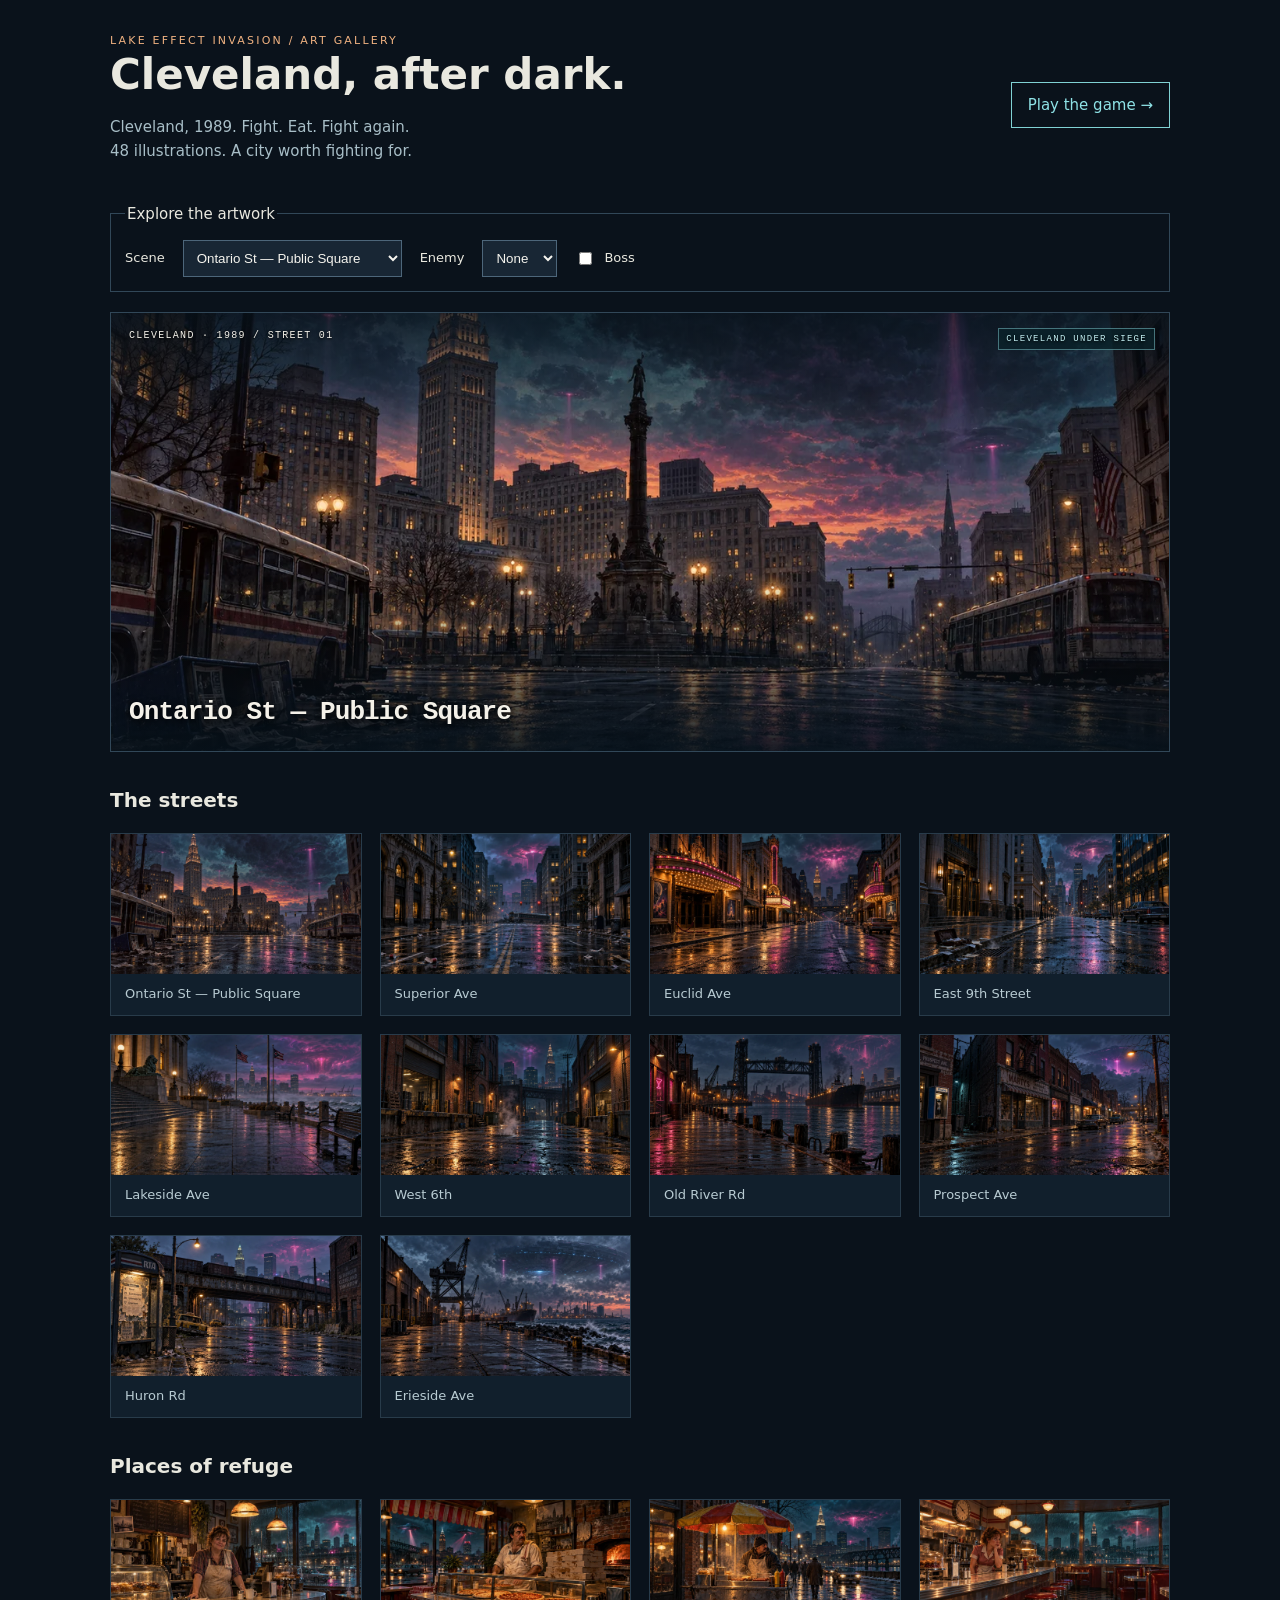
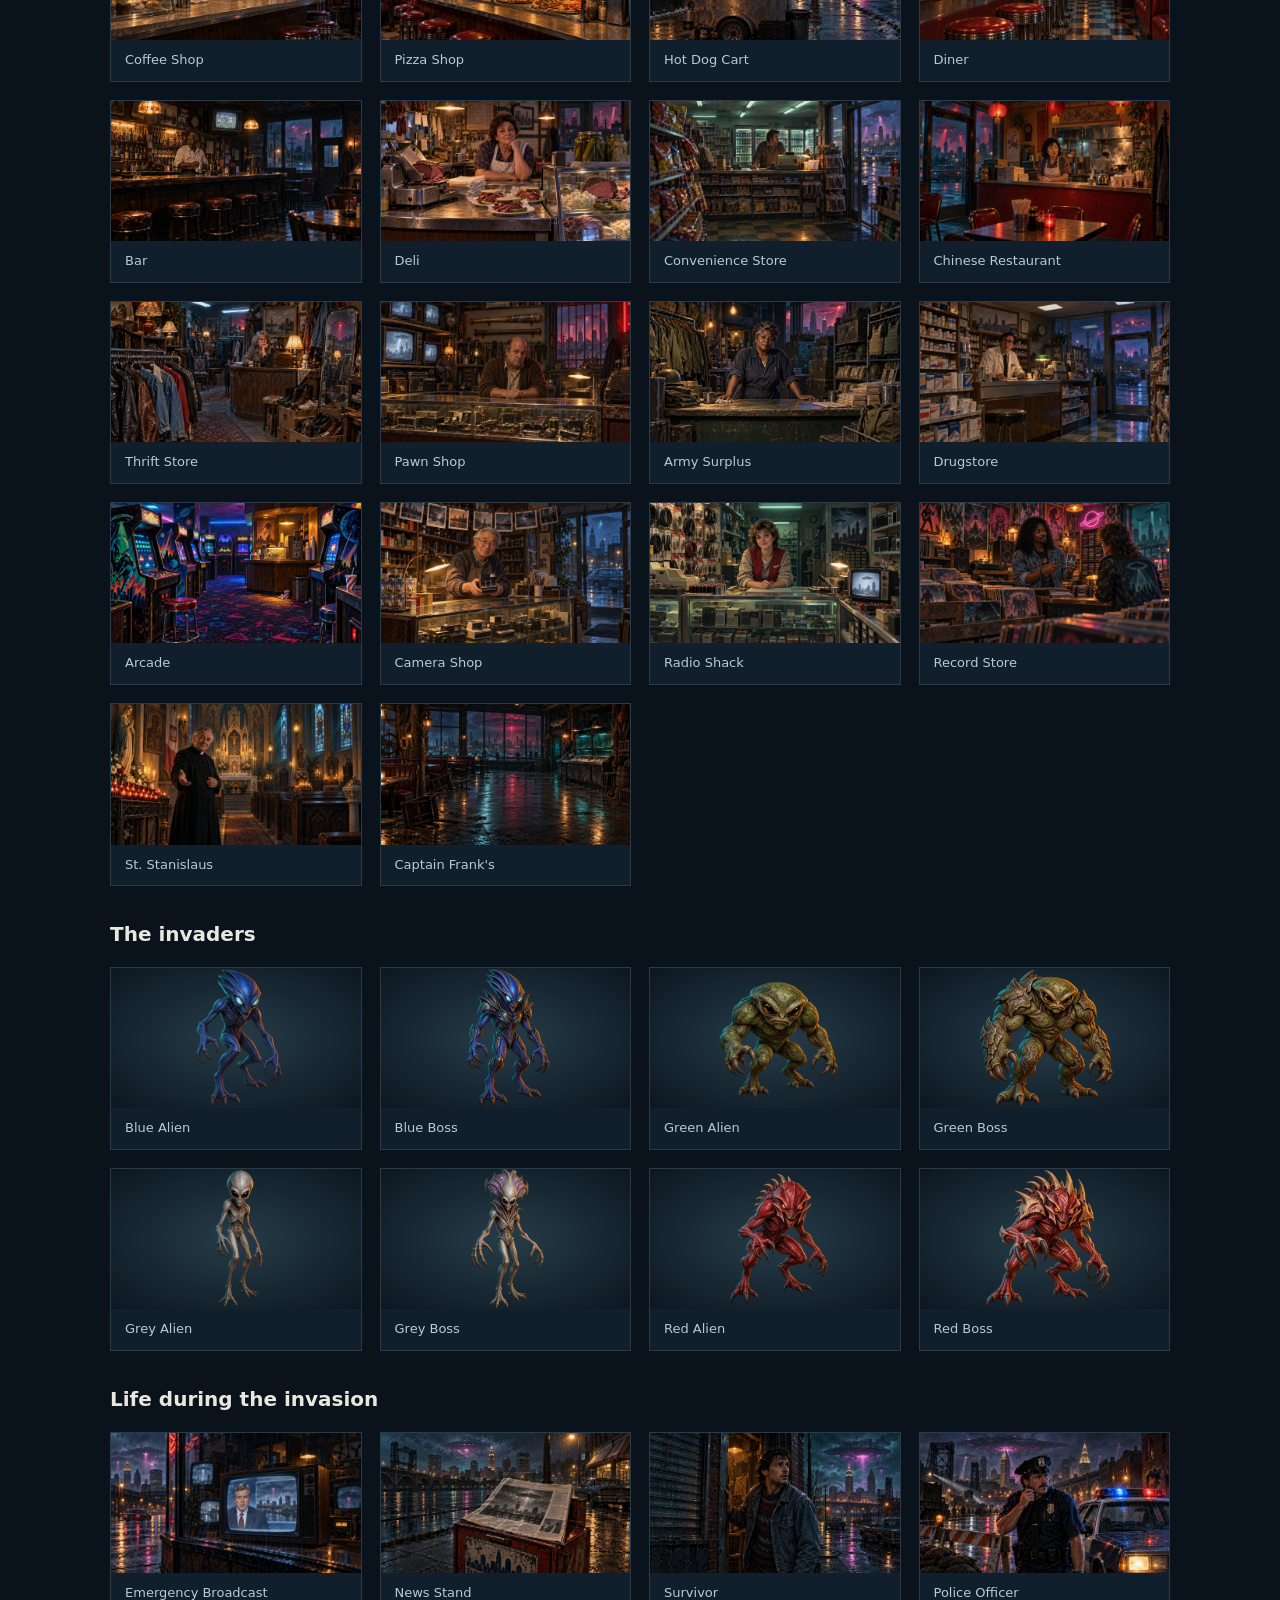
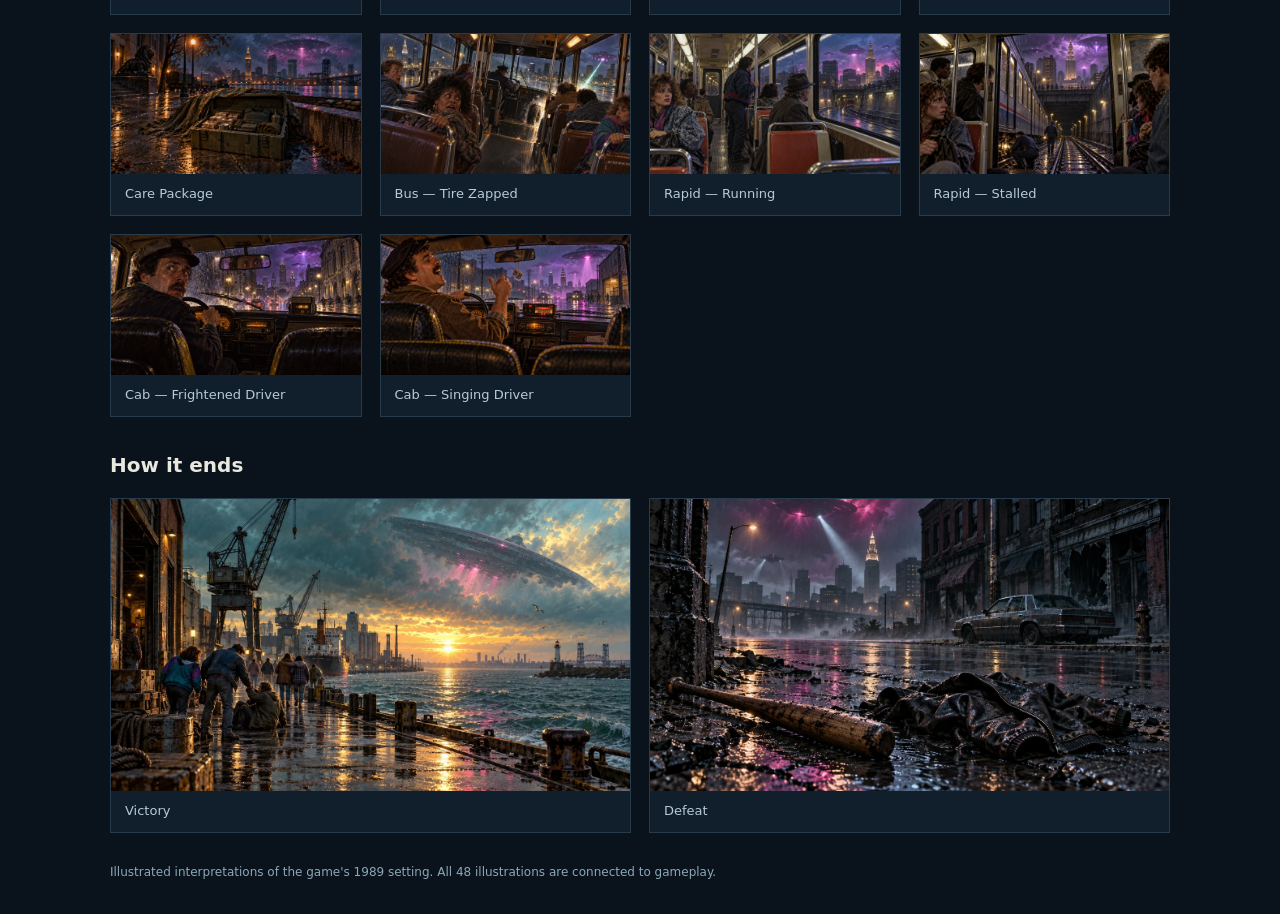
==== commit 8a87ca41: "Add Captain Frank's final boss artwork" ====
--- a/gallery.html
+++ b/gallery.html
@@ -1,4 +1,4 @@
-<!doctype html><html lang="en"><head><script src="analytics.js?v=1.0"></script><meta charset="utf-8"><meta name="viewport" content="width=device-width, initial-scale=1"><link rel="icon" type="image/svg+xml" href="images/lake-effect-icon.svg"><title>Art Gallery · Lake Effect Invasion</title><link rel="stylesheet" href="scene-art.css?v=2.4"><script src="scene-art.js?v=2.4"></script><style>*{box-sizing:border-box}body{margin:0;background:#0a121b;color:#e9e8df;font:15px/1.6 system-ui,sans-serif}main{max-width:1100px;margin:auto;padding:32px 20px}header{display:flex;gap:20px;justify-content:space-between;align-items:center;margin-bottom:24px}h1{font-size:clamp(25px,5vw,42px);margin:0;line-height:1.2}p{color:#a8bec7}a{color:#8fe3e7}.eyebrow{letter-spacing:.2em;color:#f0b281;font-size:11px}.play{border:1px solid #80d2d4;padding:10px 16px;text-decoration:none;white-space:nowrap}fieldset{border:1px solid #314758;padding:14px;display:flex;gap:18px;flex-wrap:wrap;margin:0 0 20px}label{display:flex;gap:9px;align-items:center;font-size:13px}select{max-width:100%;background:#182634;color:#f5f4ee;border:1px solid #4d667a;padding:9px}select:disabled{opacity:.4}.scene-art{height:440px;max-height:none;min-height:200px;border:1px solid #314758;font-family:'Courier New',monospace}.scene-location{font-size:26px}.grid{display:grid;grid-template-columns:repeat(auto-fit,minmax(240px,1fr));gap:18px}figure{margin:0;border:1px solid #283b4a;background:#111f2c}figure img{display:block;width:100%;aspect-ratio:16/9;object-fit:contain;background:radial-gradient(ellipse,#263c49,#0c1720)}figcaption{padding:10px 14px;text-transform:capitalize;font-size:13px;color:#b8cbd2}h2{font-size:20px;margin-top:32px}footer{padding-top:30px;color:#8ca8b8;font-size:12px}@media(max-width:600px){main{padding:20px 12px}header{align-items:flex-start;flex-direction:column}.scene-art{height:280px}.scene-location{font-size:18px}.grid{grid-template-columns:1fr 1fr;gap:8px}figcaption{font-size:11px;padding:8px}}</style><meta name="description" content="Explore 47 illustrations from Lake Effect Invasion: 1989 Cleveland streets, neighborhood shops, transit, alien enemies, bosses, and encounters."><link rel="canonical" href="https://lakeeffectinvasion.com/gallery.html"><meta name="robots" content="index, follow, max-image-preview:large"><meta property="og:type" content="website"><meta property="og:site_name" content="Lake Effect Invasion"><meta property="og:title" content="Art Gallery · Lake Effect Invasion"><meta property="og:description" content="Explore 47 illustrations from Lake Effect Invasion: 1989 Cleveland streets, neighborhood shops, transit, alien enemies, bosses, and encounters."><meta property="og:url" content="https://lakeeffectinvasion.com/gallery.html"><meta property="og:image" content="https://lakeeffectinvasion.com/images/art/street-erieside.webp"><meta property="og:image:alt" content="Illustrated Cleveland during the alien invasion of 1989."><meta name="twitter:card" content="summary_large_image"><meta name="twitter:title" content="Art Gallery · Lake Effect Invasion"><meta name="twitter:description" content="Explore 47 illustrations from Lake Effect Invasion: 1989 Cleveland streets, neighborhood shops, transit, alien enemies, bosses, and encounters."><meta name="twitter:image" content="https://lakeeffectinvasion.com/images/art/street-erieside.webp"><script type="application/ld+json">{"@context": "https://schema.org", "@type": "CollectionPage", "name": "Art Gallery \u00b7 Lake Effect Invasion", "url": "https://lakeeffectinvasion.com/gallery.html", "description": "Explore 47 illustrations from Lake Effect Invasion: 1989 Cleveland streets, neighborhood shops, transit, alien enemies, bosses, and encounters.", "inLanguage": "en", "about": {"@id": "https://lakeeffectinvasion.com/#game"}}</script></head><body><main><header><div><div class="eyebrow">LAKE EFFECT INVASION / ART GALLERY</div><h1>Cleveland, after dark.</h1><p>Cleveland, 1989. Fight. Eat. Fight again.<br>47 illustrations. A city worth fighting for.</p></div><a class="play" href="index.html">Play the game →</a></header><fieldset><legend>Explore the artwork</legend><label for="sceneSelect">Scene</label><select id="sceneSelect"><optgroup label="Streets"><option value="street:ontario">Ontario St — Public Square</option><option value="street:superior">Superior Ave</option><option value="street:euclid">Euclid Ave</option><option value="street:e9th">East 9th Street</option><option value="street:lakeside">Lakeside Ave</option><option value="street:w6th">West 6th</option><option value="street:oldriver">Old River Rd</option><option value="street:prospect">Prospect Ave</option><option value="street:huron">Huron Rd</option><option value="street:erieside">Erieside Ave</option></optgroup><optgroup label="Businesses"><option value="business:coffee">Coffee Shop</option><option value="business:pizza">Pizza Shop</option><option value="business:hotdog">Hot Dog Cart</option><option value="business:diner">Diner</option><option value="business:bar">Bar</option><option value="business:deli">Deli</option><option value="business:convenience">Convenience Store</option><option value="business:chinese">Chinese Restaurant</option><option value="business:thrift">Thrift Store</option><option value="business:pawn">Pawn Shop</option><option value="business:surplus">Army Surplus</option><option value="business:drugstore">Drugstore</option><option value="business:arcade">Arcade</option><option value="business:camera">Camera Shop</option><option value="business:rac">Radio Shack</option><option value="business:record">Record Store</option><option value="business:church">St. Stanislaus</option></optgroup><optgroup label="Encounters"><option value="encounter:tv">Emergency Broadcast</option><option value="encounter:newspaper">News Stand</option><option value="encounter:survivor">Survivor</option><option value="encounter:police">Police Officer</option><option value="encounter:care-package">Care Package</option><option value="encounter:bus-zapped">Bus — Tire Zapped</option><option value="encounter:rapid-running">Rapid — Running</option><option value="encounter:rapid-stalled">Rapid — Stalled</option><option value="encounter:cab-scared">Cab — Frightened Driver</option><option value="encounter:cab-singing">Cab — Singing Driver</option></optgroup></select><label for="enemySelect">Enemy</label><select id="enemySelect"><option value="">None</option><option>blue</option><option>green</option><option>grey</option><option>red</option></select><label><input id="bossToggle" type="checkbox"> Boss</label></fieldset><section id="sceneArt" class="scene-art" aria-label="Current scene">
+<!doctype html><html lang="en"><head><script src="analytics.js?v=1.0"></script><meta charset="utf-8"><meta name="viewport" content="width=device-width, initial-scale=1"><link rel="icon" type="image/svg+xml" href="images/lake-effect-icon.svg"><title>Art Gallery · Lake Effect Invasion</title><link rel="stylesheet" href="scene-art.css?v=2.4"><script src="scene-art.js?v=2.6"></script><style>*{box-sizing:border-box}body{margin:0;background:#0a121b;color:#e9e8df;font:15px/1.6 system-ui,sans-serif}main{max-width:1100px;margin:auto;padding:32px 20px}header{display:flex;gap:20px;justify-content:space-between;align-items:center;margin-bottom:24px}h1{font-size:clamp(25px,5vw,42px);margin:0;line-height:1.2}p{color:#a8bec7}a{color:#8fe3e7}.eyebrow{letter-spacing:.2em;color:#f0b281;font-size:11px}.play{border:1px solid #80d2d4;padding:10px 16px;text-decoration:none;white-space:nowrap}fieldset{border:1px solid #314758;padding:14px;display:flex;gap:18px;flex-wrap:wrap;margin:0 0 20px}label{display:flex;gap:9px;align-items:center;font-size:13px}select{max-width:100%;background:#182634;color:#f5f4ee;border:1px solid #4d667a;padding:9px}select:disabled{opacity:.4}.scene-art{height:440px;max-height:none;min-height:200px;border:1px solid #314758;font-family:'Courier New',monospace}.scene-location{font-size:26px}.grid{display:grid;grid-template-columns:repeat(auto-fit,minmax(240px,1fr));gap:18px}figure{margin:0;border:1px solid #283b4a;background:#111f2c}figure img{display:block;width:100%;aspect-ratio:16/9;object-fit:contain;background:radial-gradient(ellipse,#263c49,#0c1720)}figcaption{padding:10px 14px;text-transform:capitalize;font-size:13px;color:#b8cbd2}h2{font-size:20px;margin-top:32px}footer{padding-top:30px;color:#8ca8b8;font-size:12px}@media(max-width:600px){main{padding:20px 12px}header{align-items:flex-start;flex-direction:column}.scene-art{height:280px}.scene-location{font-size:18px}.grid{grid-template-columns:1fr 1fr;gap:8px}figcaption{font-size:11px;padding:8px}}</style><meta name="description" content="Explore 48 illustrations from Lake Effect Invasion: 1989 Cleveland streets, neighborhood shops, transit, alien enemies, bosses, and encounters."><link rel="canonical" href="https://lakeeffectinvasion.com/gallery.html"><meta name="robots" content="index, follow, max-image-preview:large"><meta property="og:type" content="website"><meta property="og:site_name" content="Lake Effect Invasion"><meta property="og:title" content="Art Gallery · Lake Effect Invasion"><meta property="og:description" content="Explore 48 illustrations from Lake Effect Invasion: 1989 Cleveland streets, neighborhood shops, transit, alien enemies, bosses, and encounters."><meta property="og:url" content="https://lakeeffectinvasion.com/gallery.html"><meta property="og:image" content="https://lakeeffectinvasion.com/images/art/street-erieside.webp"><meta property="og:image:alt" content="Illustrated Cleveland during the alien invasion of 1989."><meta name="twitter:card" content="summary_large_image"><meta name="twitter:title" content="Art Gallery · Lake Effect Invasion"><meta name="twitter:description" content="Explore 48 illustrations from Lake Effect Invasion: 1989 Cleveland streets, neighborhood shops, transit, alien enemies, bosses, and encounters."><meta name="twitter:image" content="https://lakeeffectinvasion.com/images/art/street-erieside.webp"><script type="application/ld+json">{"@context": "https://schema.org", "@type": "CollectionPage", "name": "Art Gallery \u00b7 Lake Effect Invasion", "url": "https://lakeeffectinvasion.com/gallery.html", "description": "Explore 48 illustrations from Lake Effect Invasion: 1989 Cleveland streets, neighborhood shops, transit, alien enemies, bosses, and encounters.", "inLanguage": "en", "about": {"@id": "https://lakeeffectinvasion.com/#game"}}</script></head><body><main><header><div><div class="eyebrow">LAKE EFFECT INVASION / ART GALLERY</div><h1>Cleveland, after dark.</h1><p>Cleveland, 1989. Fight. Eat. Fight again.<br>48 illustrations. A city worth fighting for.</p></div><a class="play" href="index.html">Play the game →</a></header><fieldset><legend>Explore the artwork</legend><label for="sceneSelect">Scene</label><select id="sceneSelect"><optgroup label="Streets"><option value="street:ontario">Ontario St — Public Square</option><option value="street:superior">Superior Ave</option><option value="street:euclid">Euclid Ave</option><option value="street:e9th">East 9th Street</option><option value="street:lakeside">Lakeside Ave</option><option value="street:w6th">West 6th</option><option value="street:oldriver">Old River Rd</option><option value="street:prospect">Prospect Ave</option><option value="street:huron">Huron Rd</option><option value="street:erieside">Erieside Ave</option></optgroup><optgroup label="Businesses"><option value="business:coffee">Coffee Shop</option><option value="business:pizza">Pizza Shop</option><option value="business:hotdog">Hot Dog Cart</option><option value="business:diner">Diner</option><option value="business:bar">Bar</option><option value="business:deli">Deli</option><option value="business:convenience">Convenience Store</option><option value="business:chinese">Chinese Restaurant</option><option value="business:thrift">Thrift Store</option><option value="business:pawn">Pawn Shop</option><option value="business:surplus">Army Surplus</option><option value="business:drugstore">Drugstore</option><option value="business:arcade">Arcade</option><option value="business:camera">Camera Shop</option><option value="business:rac">Radio Shack</option><option value="business:record">Record Store</option><option value="business:church">St. Stanislaus</option><option value="business:frank">Captain Frank's</option></optgroup><optgroup label="Encounters"><option value="encounter:tv">Emergency Broadcast</option><option value="encounter:newspaper">News Stand</option><option value="encounter:survivor">Survivor</option><option value="encounter:police">Police Officer</option><option value="encounter:care-package">Care Package</option><option value="encounter:bus-zapped">Bus — Tire Zapped</option><option value="encounter:rapid-running">Rapid — Running</option><option value="encounter:rapid-stalled">Rapid — Stalled</option><option value="encounter:cab-scared">Cab — Frightened Driver</option><option value="encounter:cab-singing">Cab — Singing Driver</option></optgroup></select><label for="enemySelect">Enemy</label><select id="enemySelect"><option value="">None</option><option>blue</option><option>green</option><option>grey</option><option>red</option></select><label><input id="bossToggle" type="checkbox"> Boss</label></fieldset><section id="sceneArt" class="scene-art" aria-label="Current scene">
         <img id="streetArt" class="street-art" alt="" decoding="async" hidden />
         <div class="scene-heading">
           <span id="sceneChapter"></span>
@@ -8,4 +8,4 @@
           <img id="enemyArt" class="enemy-art" alt="" decoding="async" hidden />
         </div>
         <div id="sceneLocation" class="scene-location"></div>
-      </section><section><h2>The streets</h2><div class="grid"><figure><a href="images/art/street-ontario.webp"><img src="images/art/street-ontario.webp" loading="lazy" alt="Terminal Tower above abandoned buses in Public Square."></a><figcaption>Ontario St — Public Square</figcaption></figure><figure><a href="images/art/street-superior.webp"><img src="images/art/street-superior.webp" loading="lazy" alt="An abandoned bus blocks a rain-soaked avenue of office buildings."></a><figcaption>Superior Ave</figcaption></figure><figure><a href="images/art/street-euclid.webp"><img src="images/art/street-euclid.webp" loading="lazy" alt="Theater marquees glow along deserted Euclid Avenue."></a><figcaption>Euclid Ave</figcaption></figure><figure><a href="images/art/street-east-9th.webp"><img src="images/art/street-east-9th.webp" loading="lazy" alt="Stone banks and mirrored offices flank a deserted street."></a><figcaption>East 9th Street</figcaption></figure><figure><a href="images/art/street-lakeside.webp"><img src="images/art/street-lakeside.webp" loading="lazy" alt="Empty civic steps and benches beneath an alien-lit sky."></a><figcaption>Lakeside Ave</figcaption></figure><figure><a href="images/art/street-west-6th.webp"><img src="images/art/street-west-6th.webp" loading="lazy" alt="Steam rises between brick warehouses and loading docks."></a><figcaption>West 6th</figcaption></figure><figure><a href="images/art/street-old-river.webp"><img src="images/art/street-old-river.webp" loading="lazy" alt="Neon reflects on the river beneath a steel lift bridge."></a><figcaption>Old River Rd</figcaption></figure><figure><a href="images/art/street-prospect.webp"><img src="images/art/street-prospect.webp" loading="lazy" alt="A payphone and fire escapes line shadowy brick storefronts."></a><figcaption>Prospect Ave</figcaption></figure><figure><a href="images/art/street-huron.webp"><img src="images/art/street-huron.webp" loading="lazy" alt="Stranded taxis sit beneath a rusted railway viaduct."></a><figcaption>Huron Rd</figcaption></figure><figure><a href="images/art/street-erieside.webp"><img src="images/art/street-erieside.webp" loading="lazy" alt="A colossal mothership hangs over the industrial lakefront."></a><figcaption>Erieside Ave</figcaption></figure></div></section><section><h2>Places of refuge</h2><div class="grid"><figure><a href="images/art/shop-coffee.webp"><img src="images/art/shop-coffee.webp" loading="lazy" alt="A warm coffee counter with steaming mugs and a donut case."></a><figcaption>Coffee Shop</figcaption></figure><figure><a href="images/art/shop-pizza.webp"><img src="images/art/shop-pizza.webp" loading="lazy" alt="Fresh pizza sits beneath the lights of a neighborhood slice counter."></a><figcaption>Pizza Shop</figcaption></figure><figure><a href="images/art/shop-hotdog.webp"><img src="images/art/shop-hotdog.webp" loading="lazy" alt="Steam rises from a hot dog cart beneath a worn umbrella."></a><figcaption>Hot Dog Cart</figcaption></figure><figure><a href="images/art/shop-diner.webp"><img src="images/art/shop-diner.webp" loading="lazy" alt="A waitress waits beside a chrome diner counter and red vinyl stools."></a><figcaption>Diner</figcaption></figure><figure><a href="images/art/shop-bar.webp"><img src="images/art/shop-bar.webp" loading="lazy" alt="A bartender watches over a wooden bar beneath a glowing football broadcast."></a><figcaption>Bar</figcaption></figure><figure><a href="images/art/shop-deli.webp"><img src="images/art/shop-deli.webp" loading="lazy" alt="Sandwiches, pickle jars, and a meat slicer fill a neighborhood deli."></a><figcaption>Deli</figcaption></figure><figure><a href="images/art/shop-convenience.webp"><img src="images/art/shop-convenience.webp" loading="lazy" alt="Snack shelves and cold drinks line a fluorescent-lit corner store."></a><figcaption>Convenience Store</figcaption></figure><figure><a href="images/art/shop-chinese.webp"><img src="images/art/shop-chinese.webp" loading="lazy" alt="Red lanterns glow above a restaurant counter and steaming tea."></a><figcaption>Chinese Restaurant</figcaption></figure><figure><a href="images/art/shop-thrift.webp"><img src="images/art/shop-thrift.webp" loading="lazy" alt="Old jackets and mismatched lamps crowd a thrift store."></a><figcaption>Thrift Store</figcaption></figure><figure><a href="images/art/shop-pawn.webp"><img src="images/art/shop-pawn.webp" loading="lazy" alt="A pawn broker stands among old electronics and improvised weapons."></a><figcaption>Pawn Shop</figcaption></figure><figure><a href="images/art/shop-surplus.webp"><img src="images/art/shop-surplus.webp" loading="lazy" alt="Military rations, field jackets, and footlockers fill an army surplus shop."></a><figcaption>Army Surplus</figcaption></figure><figure><a href="images/art/shop-drugstore.webp"><img src="images/art/shop-drugstore.webp" loading="lazy" alt="A pharmacist waits behind a counter of bandages and medicine."></a><figcaption>Drugstore</figcaption></figure><figure><a href="images/art/shop-arcade.webp"><img src="images/art/shop-arcade.webp" loading="lazy" alt="Colorful arcade cabinets cast neon light over a patterned carpet."></a><figcaption>Arcade</figcaption></figure><figure><a href="images/art/shop-camera.webp"><img src="images/art/shop-camera.webp" loading="lazy" alt="Instant cameras, flash equipment, and film boxes fill a camera shop."></a><figcaption>Camera Shop</figcaption></figure><figure><a href="images/art/shop-radio-shack.webp"><img src="images/art/shop-radio-shack.webp" loading="lazy" alt="A red-vested clerk stands among batteries, wires, and portable televisions."></a><figcaption>Radio Shack</figcaption></figure><figure><a href="images/art/shop-record.webp"><img src="images/art/shop-record.webp" loading="lazy" alt="Vinyl crates and cassette racks surround a record-store counter."></a><figcaption>Record Store</figcaption></figure><figure><a href="images/art/shop-st-stanislaus.webp"><img src="images/art/shop-st-stanislaus.webp" loading="lazy" alt="A priest offers shelter in a candlelit sanctuary."></a><figcaption>St. Stanislaus</figcaption></figure></div></section><section><h2>The invaders</h2><div class="grid"><figure><a href="images/art/alien-blue.webp"><img src="images/art/alien-blue.webp" loading="lazy" alt="A lean blue alien with a swept-back head and glowing cyan eyes."></a><figcaption>blue alien</figcaption></figure><figure><a href="images/art/boss-blue.webp"><img src="images/art/boss-blue.webp" loading="lazy" alt="An armored blue alien commander with a towering swept-back crest."></a><figcaption>blue boss</figcaption></figure><figure><a href="images/art/alien-green.webp"><img src="images/art/alien-green.webp" loading="lazy" alt="A broad-shouldered green alien crouches with hooked claws."></a><figcaption>green alien</figcaption></figure><figure><a href="images/art/boss-green.webp"><img src="images/art/boss-green.webp" loading="lazy" alt="A hulking green alien brute with thick plated shoulders."></a><figcaption>green boss</figcaption></figure><figure><a href="images/art/alien-grey.webp"><img src="images/art/alien-grey.webp" loading="lazy" alt="A slender grey alien watches with enormous dark eyes."></a><figcaption>grey alien</figcaption></figure><figure><a href="images/art/boss-grey.webp"><img src="images/art/boss-grey.webp" loading="lazy" alt="A grey alien overseer with an expanded cranial crest."></a><figcaption>grey boss</figcaption></figure><figure><a href="images/art/alien-red.webp"><img src="images/art/alien-red.webp" loading="lazy" alt="A hunched red alien bares its teeth beneath a spiny crest."></a><figcaption>red alien</figcaption></figure><figure><a href="images/art/boss-red.webp"><img src="images/art/boss-red.webp" loading="lazy" alt="A scarred red alien boss with a crown of heavy spines."></a><figcaption>red boss</figcaption></figure></div></section><section><h2>Life during the invasion</h2><div class="grid"><figure><a href="images/art/encounter-tv.webp"><img src="images/art/encounter-tv.webp" loading="lazy" alt="An old shop-window television carries emergency invasion coverage."></a><figcaption>Emergency Broadcast</figcaption></figure><figure><a href="images/art/encounter-newspaper.webp"><img src="images/art/encounter-newspaper.webp" loading="lazy" alt="Rain beads on a newspaper box holding an invasion front page."></a><figcaption>News Stand</figcaption></figure><figure><a href="images/art/encounter-survivor.webp"><img src="images/art/encounter-survivor.webp" loading="lazy" alt="A frightened local shelters in a shadowy doorway."></a><figcaption>Survivor</figcaption></figure><figure><a href="images/art/encounter-police.webp"><img src="images/art/encounter-police.webp" loading="lazy" alt="A weary officer stands beside a patrol car and barricade."></a><figcaption>Police Officer</figcaption></figure><figure><a href="images/art/encounter-care-package.webp"><img src="images/art/encounter-care-package.webp" loading="lazy" alt="An open military supply crate rests beneath a weathered tarp."></a><figcaption>Care Package</figcaption></figure><figure><a href="images/art/transit-bus-zapped.webp"><img src="images/art/transit-bus-zapped.webp" loading="lazy" alt="A Cleveland bus sits disabled after an alien blast strikes its tire while frightened passengers shelter inside."></a><figcaption>Bus — Tire Zapped</figcaption></figure><figure><a href="images/art/transit-rapid-running.webp"><img src="images/art/transit-rapid-running.webp" loading="lazy" alt="A Cleveland Rapid train carries passengers safely through the city at night."></a><figcaption>Rapid — Running</figcaption></figure><figure><a href="images/art/transit-rapid-stalled.webp"><img src="images/art/transit-rapid-stalled.webp" loading="lazy" alt="A stalled Cleveland Rapid train stands parallel to its platform and rails with its door open."></a><figcaption>Rapid — Stalled</figcaption></figure><figure><a href="images/art/transit-cab-scared.webp"><img src="images/art/transit-cab-scared.webp" loading="lazy" alt="A frightened Cleveland cab driver grips the wheel while alien light fills the street."></a><figcaption>Cab — Frightened Driver</figcaption></figure><figure><a href="images/art/transit-cab-singing.webp"><img src="images/art/transit-cab-singing.webp" loading="lazy" alt="A cheerful Cleveland cab driver sings while driving through the invasion."></a><figcaption>Cab — Singing Driver</figcaption></figure></div></section><section><h2>How it ends</h2><div class="grid"><figure><a href="images/art/ending-victory.webp"><img src="images/art/ending-victory.webp" loading="lazy" alt="Victory"></a><figcaption>Victory</figcaption></figure><figure><a href="images/art/ending-defeat.webp"><img src="images/art/ending-defeat.webp" loading="lazy" alt="Defeat"></a><figcaption>Defeat</figcaption></figure></div></section><footer>Illustrated interpretations of the game's 1989 setting. All 47 illustrations are connected to gameplay.</footer></main><script>const streets=[["ontario","Ontario St — Public Square"],["superior","Superior Ave"],["euclid","Euclid Ave"],["e9th","East 9th Street"],["lakeside","Lakeside Ave"],["w6th","West 6th"],["oldriver","Old River Rd"],["prospect","Prospect Ave"],["huron","Huron Rd"],["erieside","Erieside Ave"]];function refresh(){const [kind,id]=document.getElementById('sceneSelect').value.split(':');const combat=kind==='street';const color=document.getElementById('enemySelect').value;document.getElementById('enemySelect').disabled=!combat;document.getElementById('bossToggle').disabled=!combat;const index=combat?streets.findIndex(x=>x[0]===id):0;SceneArt.render({street:{id:streets[index][0],name:streets[index][1]},level:index+1,scene:kind==='business'?'business':kind==='encounter'?(id==='care-package'?'empty':'npc'):color?'combat':'explore',business:kind==='business'?id:null,encounter:kind==='encounter'?id:null,enemy:combat&&color?{color,hp:30,isBoss:document.getElementById('bossToggle').checked}:null});}document.querySelectorAll('select,input').forEach(el=>el.addEventListener('change',refresh));refresh();</script></body></html>
+      </section><section><h2>The streets</h2><div class="grid"><figure><a href="images/art/street-ontario.webp"><img src="images/art/street-ontario.webp" loading="lazy" alt="Terminal Tower above abandoned buses in Public Square."></a><figcaption>Ontario St — Public Square</figcaption></figure><figure><a href="images/art/street-superior.webp"><img src="images/art/street-superior.webp" loading="lazy" alt="An abandoned bus blocks a rain-soaked avenue of office buildings."></a><figcaption>Superior Ave</figcaption></figure><figure><a href="images/art/street-euclid.webp"><img src="images/art/street-euclid.webp" loading="lazy" alt="Theater marquees glow along deserted Euclid Avenue."></a><figcaption>Euclid Ave</figcaption></figure><figure><a href="images/art/street-east-9th.webp"><img src="images/art/street-east-9th.webp" loading="lazy" alt="Stone banks and mirrored offices flank a deserted street."></a><figcaption>East 9th Street</figcaption></figure><figure><a href="images/art/street-lakeside.webp"><img src="images/art/street-lakeside.webp" loading="lazy" alt="Empty civic steps and benches beneath an alien-lit sky."></a><figcaption>Lakeside Ave</figcaption></figure><figure><a href="images/art/street-west-6th.webp"><img src="images/art/street-west-6th.webp" loading="lazy" alt="Steam rises between brick warehouses and loading docks."></a><figcaption>West 6th</figcaption></figure><figure><a href="images/art/street-old-river.webp"><img src="images/art/street-old-river.webp" loading="lazy" alt="Neon reflects on the river beneath a steel lift bridge."></a><figcaption>Old River Rd</figcaption></figure><figure><a href="images/art/street-prospect.webp"><img src="images/art/street-prospect.webp" loading="lazy" alt="A payphone and fire escapes line shadowy brick storefronts."></a><figcaption>Prospect Ave</figcaption></figure><figure><a href="images/art/street-huron.webp"><img src="images/art/street-huron.webp" loading="lazy" alt="Stranded taxis sit beneath a rusted railway viaduct."></a><figcaption>Huron Rd</figcaption></figure><figure><a href="images/art/street-erieside.webp"><img src="images/art/street-erieside.webp" loading="lazy" alt="A colossal mothership hangs over the industrial lakefront."></a><figcaption>Erieside Ave</figcaption></figure></div></section><section><h2>Places of refuge</h2><div class="grid"><figure><a href="images/art/shop-coffee.webp"><img src="images/art/shop-coffee.webp" loading="lazy" alt="A warm coffee counter with steaming mugs and a donut case."></a><figcaption>Coffee Shop</figcaption></figure><figure><a href="images/art/shop-pizza.webp"><img src="images/art/shop-pizza.webp" loading="lazy" alt="Fresh pizza sits beneath the lights of a neighborhood slice counter."></a><figcaption>Pizza Shop</figcaption></figure><figure><a href="images/art/shop-hotdog.webp"><img src="images/art/shop-hotdog.webp" loading="lazy" alt="Steam rises from a hot dog cart beneath a worn umbrella."></a><figcaption>Hot Dog Cart</figcaption></figure><figure><a href="images/art/shop-diner.webp"><img src="images/art/shop-diner.webp" loading="lazy" alt="A waitress waits beside a chrome diner counter and red vinyl stools."></a><figcaption>Diner</figcaption></figure><figure><a href="images/art/shop-bar.webp"><img src="images/art/shop-bar.webp" loading="lazy" alt="A bartender watches over a wooden bar beneath a glowing football broadcast."></a><figcaption>Bar</figcaption></figure><figure><a href="images/art/shop-deli.webp"><img src="images/art/shop-deli.webp" loading="lazy" alt="Sandwiches, pickle jars, and a meat slicer fill a neighborhood deli."></a><figcaption>Deli</figcaption></figure><figure><a href="images/art/shop-convenience.webp"><img src="images/art/shop-convenience.webp" loading="lazy" alt="Snack shelves and cold drinks line a fluorescent-lit corner store."></a><figcaption>Convenience Store</figcaption></figure><figure><a href="images/art/shop-chinese.webp"><img src="images/art/shop-chinese.webp" loading="lazy" alt="Red lanterns glow above a restaurant counter and steaming tea."></a><figcaption>Chinese Restaurant</figcaption></figure><figure><a href="images/art/shop-thrift.webp"><img src="images/art/shop-thrift.webp" loading="lazy" alt="Old jackets and mismatched lamps crowd a thrift store."></a><figcaption>Thrift Store</figcaption></figure><figure><a href="images/art/shop-pawn.webp"><img src="images/art/shop-pawn.webp" loading="lazy" alt="A pawn broker stands among old electronics and improvised weapons."></a><figcaption>Pawn Shop</figcaption></figure><figure><a href="images/art/shop-surplus.webp"><img src="images/art/shop-surplus.webp" loading="lazy" alt="Military rations, field jackets, and footlockers fill an army surplus shop."></a><figcaption>Army Surplus</figcaption></figure><figure><a href="images/art/shop-drugstore.webp"><img src="images/art/shop-drugstore.webp" loading="lazy" alt="A pharmacist waits behind a counter of bandages and medicine."></a><figcaption>Drugstore</figcaption></figure><figure><a href="images/art/shop-arcade.webp"><img src="images/art/shop-arcade.webp" loading="lazy" alt="Colorful arcade cabinets cast neon light over a patterned carpet."></a><figcaption>Arcade</figcaption></figure><figure><a href="images/art/shop-camera.webp"><img src="images/art/shop-camera.webp" loading="lazy" alt="Instant cameras, flash equipment, and film boxes fill a camera shop."></a><figcaption>Camera Shop</figcaption></figure><figure><a href="images/art/shop-radio-shack.webp"><img src="images/art/shop-radio-shack.webp" loading="lazy" alt="A red-vested clerk stands among batteries, wires, and portable televisions."></a><figcaption>Radio Shack</figcaption></figure><figure><a href="images/art/shop-record.webp"><img src="images/art/shop-record.webp" loading="lazy" alt="Vinyl crates and cassette racks surround a record-store counter."></a><figcaption>Record Store</figcaption></figure><figure><a href="images/art/shop-st-stanislaus.webp"><img src="images/art/shop-st-stanislaus.webp" loading="lazy" alt="A priest offers shelter in a candlelit sanctuary."></a><figcaption>St. Stanislaus</figcaption></figure><figure><a href="images/art/shop-captain-franks.webp"><img src="images/art/shop-captain-franks.webp" loading="lazy" alt="A storm-darkened seafood restaurant on the Lake Erie pier beneath the alien mothership."></a><figcaption>Captain Frank's</figcaption></figure></div></section><section><h2>The invaders</h2><div class="grid"><figure><a href="images/art/alien-blue.webp"><img src="images/art/alien-blue.webp" loading="lazy" alt="A lean blue alien with a swept-back head and glowing cyan eyes."></a><figcaption>blue alien</figcaption></figure><figure><a href="images/art/boss-blue.webp"><img src="images/art/boss-blue.webp" loading="lazy" alt="An armored blue alien commander with a towering swept-back crest."></a><figcaption>blue boss</figcaption></figure><figure><a href="images/art/alien-green.webp"><img src="images/art/alien-green.webp" loading="lazy" alt="A broad-shouldered green alien crouches with hooked claws."></a><figcaption>green alien</figcaption></figure><figure><a href="images/art/boss-green.webp"><img src="images/art/boss-green.webp" loading="lazy" alt="A hulking green alien brute with thick plated shoulders."></a><figcaption>green boss</figcaption></figure><figure><a href="images/art/alien-grey.webp"><img src="images/art/alien-grey.webp" loading="lazy" alt="A slender grey alien watches with enormous dark eyes."></a><figcaption>grey alien</figcaption></figure><figure><a href="images/art/boss-grey.webp"><img src="images/art/boss-grey.webp" loading="lazy" alt="A grey alien overseer with an expanded cranial crest."></a><figcaption>grey boss</figcaption></figure><figure><a href="images/art/alien-red.webp"><img src="images/art/alien-red.webp" loading="lazy" alt="A hunched red alien bares its teeth beneath a spiny crest."></a><figcaption>red alien</figcaption></figure><figure><a href="images/art/boss-red.webp"><img src="images/art/boss-red.webp" loading="lazy" alt="A scarred red alien boss with a crown of heavy spines."></a><figcaption>red boss</figcaption></figure></div></section><section><h2>Life during the invasion</h2><div class="grid"><figure><a href="images/art/encounter-tv.webp"><img src="images/art/encounter-tv.webp" loading="lazy" alt="An old shop-window television carries emergency invasion coverage."></a><figcaption>Emergency Broadcast</figcaption></figure><figure><a href="images/art/encounter-newspaper.webp"><img src="images/art/encounter-newspaper.webp" loading="lazy" alt="Rain beads on a newspaper box holding an invasion front page."></a><figcaption>News Stand</figcaption></figure><figure><a href="images/art/encounter-survivor.webp"><img src="images/art/encounter-survivor.webp" loading="lazy" alt="A frightened local shelters in a shadowy doorway."></a><figcaption>Survivor</figcaption></figure><figure><a href="images/art/encounter-police.webp"><img src="images/art/encounter-police.webp" loading="lazy" alt="A weary officer stands beside a patrol car and barricade."></a><figcaption>Police Officer</figcaption></figure><figure><a href="images/art/encounter-care-package.webp"><img src="images/art/encounter-care-package.webp" loading="lazy" alt="An open military supply crate rests beneath a weathered tarp."></a><figcaption>Care Package</figcaption></figure><figure><a href="images/art/transit-bus-zapped.webp"><img src="images/art/transit-bus-zapped.webp" loading="lazy" alt="A Cleveland bus sits disabled after an alien blast strikes its tire while frightened passengers shelter inside."></a><figcaption>Bus — Tire Zapped</figcaption></figure><figure><a href="images/art/transit-rapid-running.webp"><img src="images/art/transit-rapid-running.webp" loading="lazy" alt="A Cleveland Rapid train carries passengers safely through the city at night."></a><figcaption>Rapid — Running</figcaption></figure><figure><a href="images/art/transit-rapid-stalled.webp"><img src="images/art/transit-rapid-stalled.webp" loading="lazy" alt="A stalled Cleveland Rapid train stands parallel to its platform and rails with its door open."></a><figcaption>Rapid — Stalled</figcaption></figure><figure><a href="images/art/transit-cab-scared.webp"><img src="images/art/transit-cab-scared.webp" loading="lazy" alt="A frightened Cleveland cab driver grips the wheel while alien light fills the street."></a><figcaption>Cab — Frightened Driver</figcaption></figure><figure><a href="images/art/transit-cab-singing.webp"><img src="images/art/transit-cab-singing.webp" loading="lazy" alt="A cheerful Cleveland cab driver sings while driving through the invasion."></a><figcaption>Cab — Singing Driver</figcaption></figure></div></section><section><h2>How it ends</h2><div class="grid"><figure><a href="images/art/ending-victory.webp"><img src="images/art/ending-victory.webp" loading="lazy" alt="Victory"></a><figcaption>Victory</figcaption></figure><figure><a href="images/art/ending-defeat.webp"><img src="images/art/ending-defeat.webp" loading="lazy" alt="Defeat"></a><figcaption>Defeat</figcaption></figure></div></section><footer>Illustrated interpretations of the game's 1989 setting. All 48 illustrations are connected to gameplay.</footer></main><script>const streets=[["ontario","Ontario St — Public Square"],["superior","Superior Ave"],["euclid","Euclid Ave"],["e9th","East 9th Street"],["lakeside","Lakeside Ave"],["w6th","West 6th"],["oldriver","Old River Rd"],["prospect","Prospect Ave"],["huron","Huron Rd"],["erieside","Erieside Ave"]];function refresh(){const [kind,id]=document.getElementById('sceneSelect').value.split(':');const combat=kind==='street';const color=document.getElementById('enemySelect').value;document.getElementById('enemySelect').disabled=!combat;document.getElementById('bossToggle').disabled=!combat;const index=combat?streets.findIndex(x=>x[0]===id):0;SceneArt.render({street:{id:streets[index][0],name:streets[index][1]},level:index+1,scene:kind==='business'?'business':kind==='encounter'?(id==='care-package'?'empty':'npc'):color?'combat':'explore',business:kind==='business'?id:null,encounter:kind==='encounter'?id:null,enemy:combat&&color?{color,hp:30,isBoss:document.getElementById('bossToggle').checked}:null});}document.querySelectorAll('select,input').forEach(el=>el.addEventListener('change',refresh));refresh();</script></body></html>
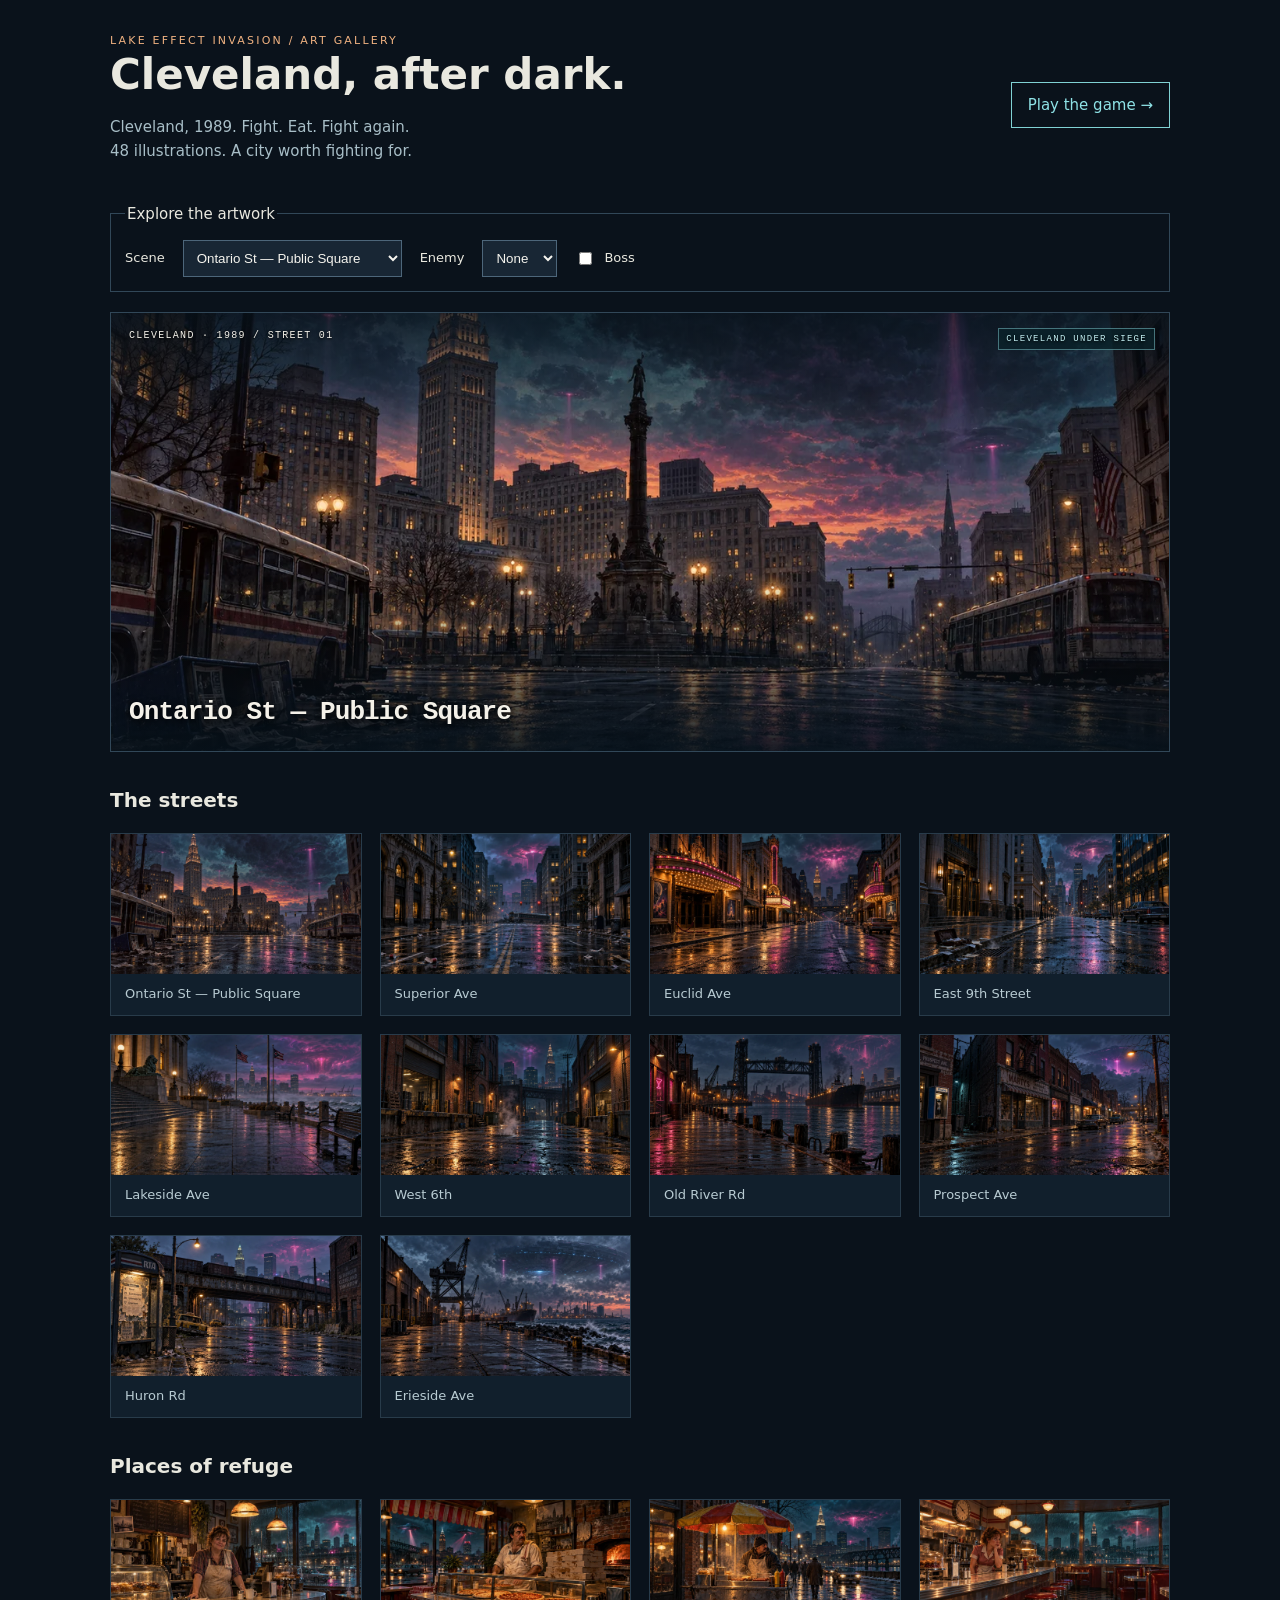
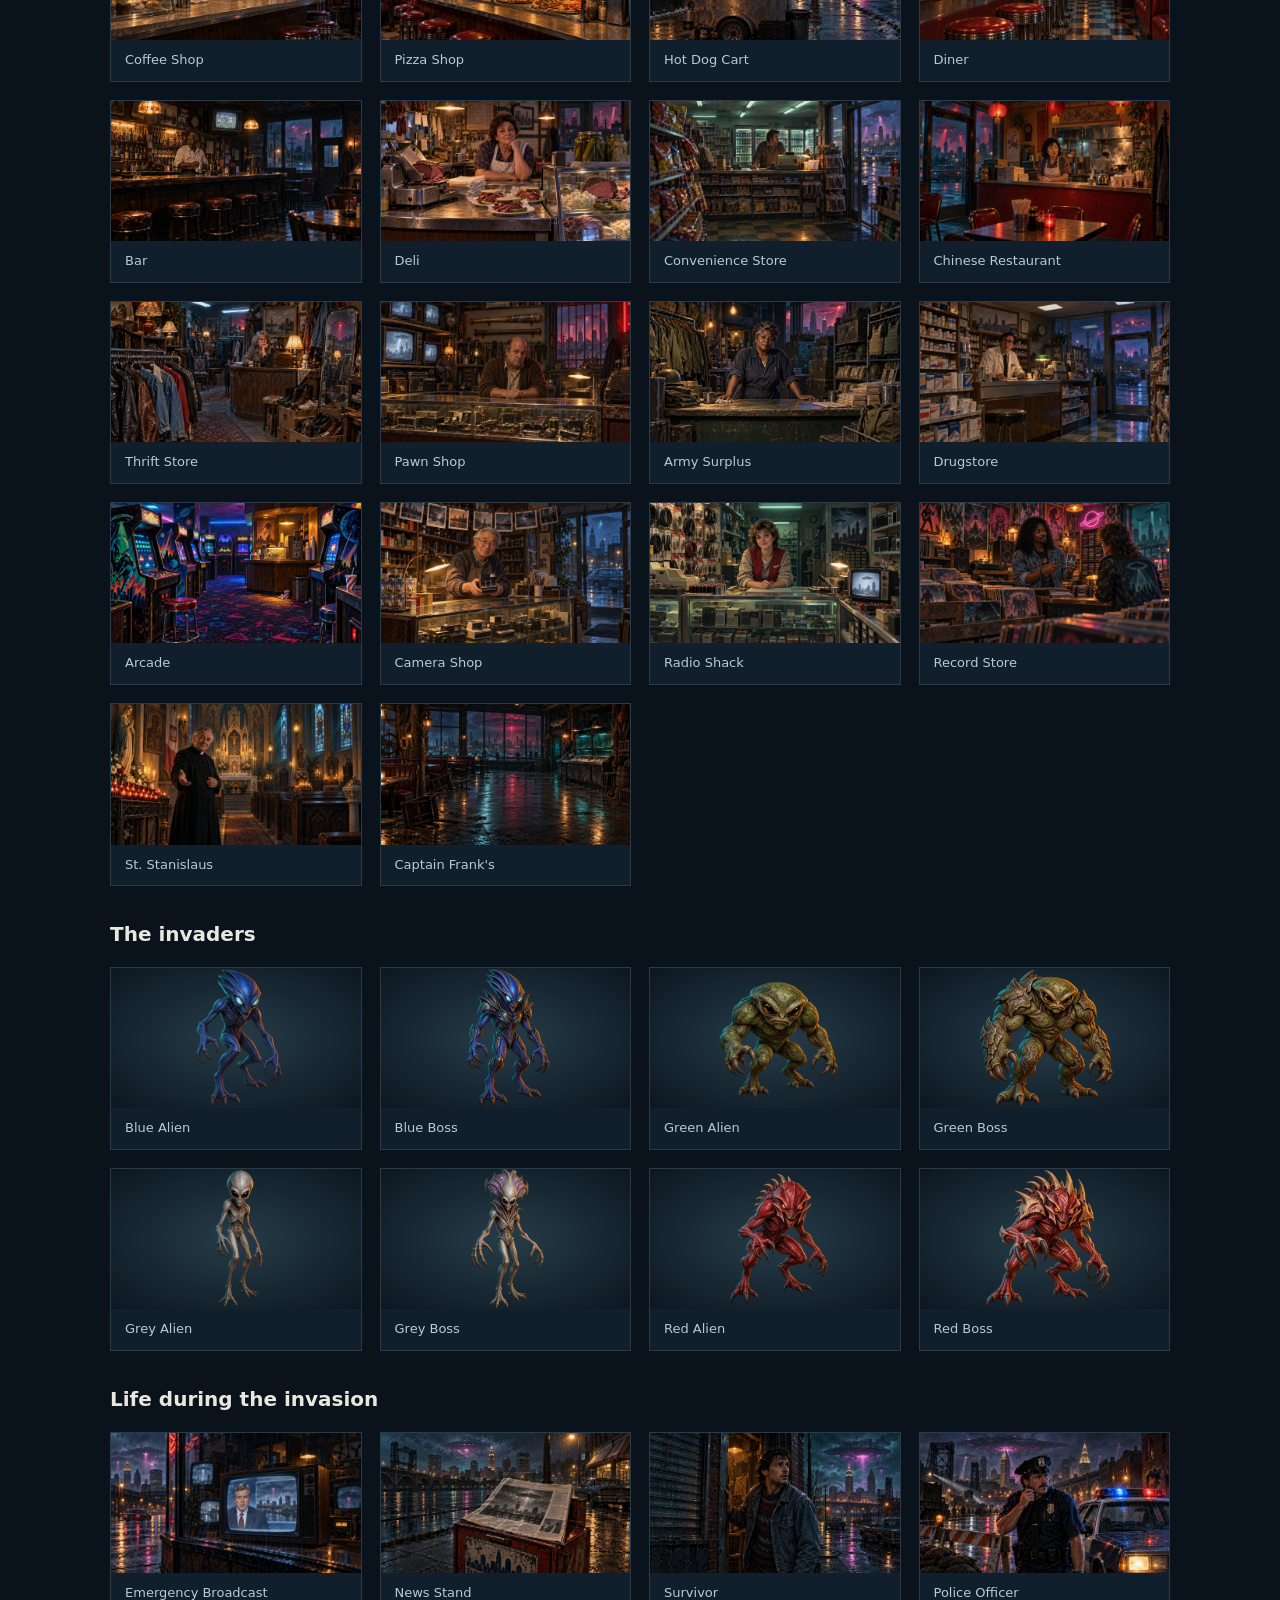
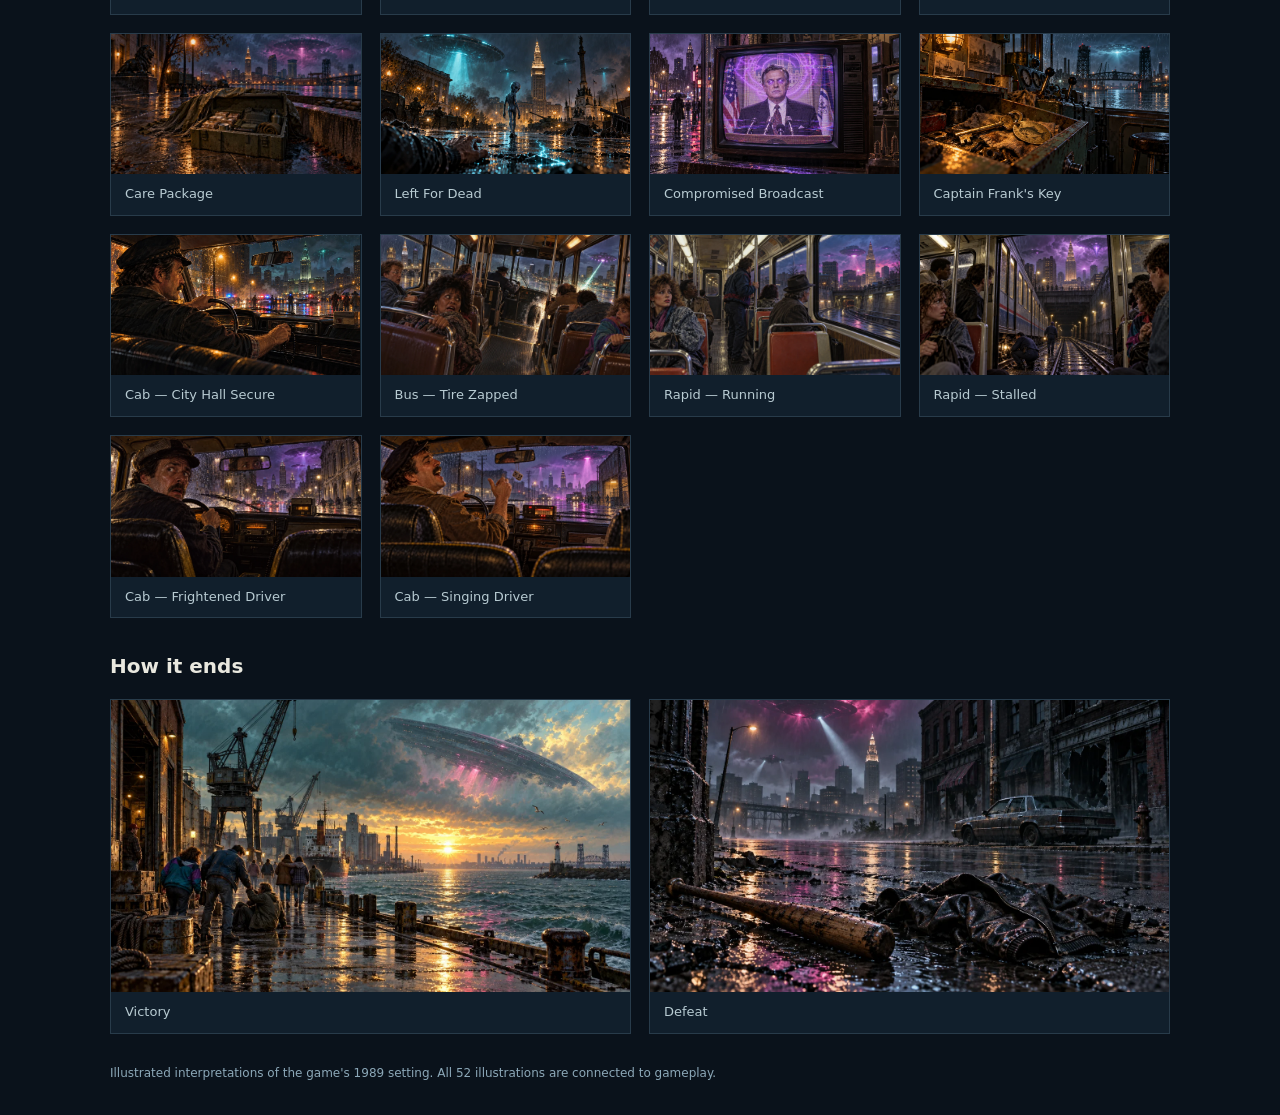
==== commit c728bda9: "Add story-state artwork and nonlinear dialogue" ====
--- a/gallery.html
+++ b/gallery.html
@@ -1,4 +1,4 @@
-<!doctype html><html lang="en"><head><script src="analytics.js?v=1.0"></script><meta charset="utf-8"><meta name="viewport" content="width=device-width, initial-scale=1"><link rel="icon" type="image/svg+xml" href="images/lake-effect-icon.svg"><title>Art Gallery · Lake Effect Invasion</title><link rel="stylesheet" href="scene-art.css?v=2.4"><script src="scene-art.js?v=2.6"></script><style>*{box-sizing:border-box}body{margin:0;background:#0a121b;color:#e9e8df;font:15px/1.6 system-ui,sans-serif}main{max-width:1100px;margin:auto;padding:32px 20px}header{display:flex;gap:20px;justify-content:space-between;align-items:center;margin-bottom:24px}h1{font-size:clamp(25px,5vw,42px);margin:0;line-height:1.2}p{color:#a8bec7}a{color:#8fe3e7}.eyebrow{letter-spacing:.2em;color:#f0b281;font-size:11px}.play{border:1px solid #80d2d4;padding:10px 16px;text-decoration:none;white-space:nowrap}fieldset{border:1px solid #314758;padding:14px;display:flex;gap:18px;flex-wrap:wrap;margin:0 0 20px}label{display:flex;gap:9px;align-items:center;font-size:13px}select{max-width:100%;background:#182634;color:#f5f4ee;border:1px solid #4d667a;padding:9px}select:disabled{opacity:.4}.scene-art{height:440px;max-height:none;min-height:200px;border:1px solid #314758;font-family:'Courier New',monospace}.scene-location{font-size:26px}.grid{display:grid;grid-template-columns:repeat(auto-fit,minmax(240px,1fr));gap:18px}figure{margin:0;border:1px solid #283b4a;background:#111f2c}figure img{display:block;width:100%;aspect-ratio:16/9;object-fit:contain;background:radial-gradient(ellipse,#263c49,#0c1720)}figcaption{padding:10px 14px;text-transform:capitalize;font-size:13px;color:#b8cbd2}h2{font-size:20px;margin-top:32px}footer{padding-top:30px;color:#8ca8b8;font-size:12px}@media(max-width:600px){main{padding:20px 12px}header{align-items:flex-start;flex-direction:column}.scene-art{height:280px}.scene-location{font-size:18px}.grid{grid-template-columns:1fr 1fr;gap:8px}figcaption{font-size:11px;padding:8px}}</style><meta name="description" content="Explore 48 illustrations from Lake Effect Invasion: 1989 Cleveland streets, neighborhood shops, transit, alien enemies, bosses, and encounters."><link rel="canonical" href="https://lakeeffectinvasion.com/gallery.html"><meta name="robots" content="index, follow, max-image-preview:large"><meta property="og:type" content="website"><meta property="og:site_name" content="Lake Effect Invasion"><meta property="og:title" content="Art Gallery · Lake Effect Invasion"><meta property="og:description" content="Explore 48 illustrations from Lake Effect Invasion: 1989 Cleveland streets, neighborhood shops, transit, alien enemies, bosses, and encounters."><meta property="og:url" content="https://lakeeffectinvasion.com/gallery.html"><meta property="og:image" content="https://lakeeffectinvasion.com/images/art/street-erieside.webp"><meta property="og:image:alt" content="Illustrated Cleveland during the alien invasion of 1989."><meta name="twitter:card" content="summary_large_image"><meta name="twitter:title" content="Art Gallery · Lake Effect Invasion"><meta name="twitter:description" content="Explore 48 illustrations from Lake Effect Invasion: 1989 Cleveland streets, neighborhood shops, transit, alien enemies, bosses, and encounters."><meta name="twitter:image" content="https://lakeeffectinvasion.com/images/art/street-erieside.webp"><script type="application/ld+json">{"@context": "https://schema.org", "@type": "CollectionPage", "name": "Art Gallery \u00b7 Lake Effect Invasion", "url": "https://lakeeffectinvasion.com/gallery.html", "description": "Explore 48 illustrations from Lake Effect Invasion: 1989 Cleveland streets, neighborhood shops, transit, alien enemies, bosses, and encounters.", "inLanguage": "en", "about": {"@id": "https://lakeeffectinvasion.com/#game"}}</script></head><body><main><header><div><div class="eyebrow">LAKE EFFECT INVASION / ART GALLERY</div><h1>Cleveland, after dark.</h1><p>Cleveland, 1989. Fight. Eat. Fight again.<br>48 illustrations. A city worth fighting for.</p></div><a class="play" href="index.html">Play the game →</a></header><fieldset><legend>Explore the artwork</legend><label for="sceneSelect">Scene</label><select id="sceneSelect"><optgroup label="Streets"><option value="street:ontario">Ontario St — Public Square</option><option value="street:superior">Superior Ave</option><option value="street:euclid">Euclid Ave</option><option value="street:e9th">East 9th Street</option><option value="street:lakeside">Lakeside Ave</option><option value="street:w6th">West 6th</option><option value="street:oldriver">Old River Rd</option><option value="street:prospect">Prospect Ave</option><option value="street:huron">Huron Rd</option><option value="street:erieside">Erieside Ave</option></optgroup><optgroup label="Businesses"><option value="business:coffee">Coffee Shop</option><option value="business:pizza">Pizza Shop</option><option value="business:hotdog">Hot Dog Cart</option><option value="business:diner">Diner</option><option value="business:bar">Bar</option><option value="business:deli">Deli</option><option value="business:convenience">Convenience Store</option><option value="business:chinese">Chinese Restaurant</option><option value="business:thrift">Thrift Store</option><option value="business:pawn">Pawn Shop</option><option value="business:surplus">Army Surplus</option><option value="business:drugstore">Drugstore</option><option value="business:arcade">Arcade</option><option value="business:camera">Camera Shop</option><option value="business:rac">Radio Shack</option><option value="business:record">Record Store</option><option value="business:church">St. Stanislaus</option><option value="business:frank">Captain Frank's</option></optgroup><optgroup label="Encounters"><option value="encounter:tv">Emergency Broadcast</option><option value="encounter:newspaper">News Stand</option><option value="encounter:survivor">Survivor</option><option value="encounter:police">Police Officer</option><option value="encounter:care-package">Care Package</option><option value="encounter:bus-zapped">Bus — Tire Zapped</option><option value="encounter:rapid-running">Rapid — Running</option><option value="encounter:rapid-stalled">Rapid — Stalled</option><option value="encounter:cab-scared">Cab — Frightened Driver</option><option value="encounter:cab-singing">Cab — Singing Driver</option></optgroup></select><label for="enemySelect">Enemy</label><select id="enemySelect"><option value="">None</option><option>blue</option><option>green</option><option>grey</option><option>red</option></select><label><input id="bossToggle" type="checkbox"> Boss</label></fieldset><section id="sceneArt" class="scene-art" aria-label="Current scene">
+<!doctype html><html lang="en"><head><script src="analytics.js?v=1.0"></script><meta charset="utf-8"><meta name="viewport" content="width=device-width, initial-scale=1"><link rel="icon" type="image/png" href="images/lake-effect-icon-cle.png"><title>Art Gallery · Lake Effect Invasion</title><link rel="stylesheet" href="scene-art.css?v=2.4"><script src="scene-art.js?v=2.6"></script><style>*{box-sizing:border-box}body{margin:0;background:#0a121b;color:#e9e8df;font:15px/1.6 system-ui,sans-serif}main{max-width:1100px;margin:auto;padding:32px 20px}header{display:flex;gap:20px;justify-content:space-between;align-items:center;margin-bottom:24px}h1{font-size:clamp(25px,5vw,42px);margin:0;line-height:1.2}p{color:#a8bec7}a{color:#8fe3e7}.eyebrow{letter-spacing:.2em;color:#f0b281;font-size:11px}.play{border:1px solid #80d2d4;padding:10px 16px;text-decoration:none;white-space:nowrap}fieldset{border:1px solid #314758;padding:14px;display:flex;gap:18px;flex-wrap:wrap;margin:0 0 20px}label{display:flex;gap:9px;align-items:center;font-size:13px}select{max-width:100%;background:#182634;color:#f5f4ee;border:1px solid #4d667a;padding:9px}select:disabled{opacity:.4}.scene-art{height:440px;max-height:none;min-height:200px;border:1px solid #314758;font-family:'Courier New',monospace}.scene-location{font-size:26px}.grid{display:grid;grid-template-columns:repeat(auto-fit,minmax(240px,1fr));gap:18px}figure{margin:0;border:1px solid #283b4a;background:#111f2c}figure img{display:block;width:100%;aspect-ratio:16/9;object-fit:contain;background:radial-gradient(ellipse,#263c49,#0c1720)}figcaption{padding:10px 14px;text-transform:capitalize;font-size:13px;color:#b8cbd2}h2{font-size:20px;margin-top:32px}footer{padding-top:30px;color:#8ca8b8;font-size:12px}@media(max-width:600px){main{padding:20px 12px}header{align-items:flex-start;flex-direction:column}.scene-art{height:280px}.scene-location{font-size:18px}.grid{grid-template-columns:1fr 1fr;gap:8px}figcaption{font-size:11px;padding:8px}}</style><meta name="description" content="Explore 48 illustrations from Lake Effect Invasion: 1989 Cleveland streets, neighborhood shops, transit, alien enemies, bosses, and encounters."><link rel="canonical" href="https://lakeeffectinvasion.com/gallery.html"><meta name="robots" content="index, follow, max-image-preview:large"><meta property="og:type" content="website"><meta property="og:site_name" content="Lake Effect Invasion"><meta property="og:title" content="Art Gallery · Lake Effect Invasion"><meta property="og:description" content="Explore 48 illustrations from Lake Effect Invasion: 1989 Cleveland streets, neighborhood shops, transit, alien enemies, bosses, and encounters."><meta property="og:url" content="https://lakeeffectinvasion.com/gallery.html"><meta property="og:image" content="https://lakeeffectinvasion.com/images/art/street-erieside.webp"><meta property="og:image:alt" content="Illustrated Cleveland during the alien invasion of 1989."><meta name="twitter:card" content="summary_large_image"><meta name="twitter:title" content="Art Gallery · Lake Effect Invasion"><meta name="twitter:description" content="Explore 48 illustrations from Lake Effect Invasion: 1989 Cleveland streets, neighborhood shops, transit, alien enemies, bosses, and encounters."><meta name="twitter:image" content="https://lakeeffectinvasion.com/images/art/street-erieside.webp"><script type="application/ld+json">{"@context": "https://schema.org", "@type": "CollectionPage", "name": "Art Gallery \u00b7 Lake Effect Invasion", "url": "https://lakeeffectinvasion.com/gallery.html", "description": "Explore 48 illustrations from Lake Effect Invasion: 1989 Cleveland streets, neighborhood shops, transit, alien enemies, bosses, and encounters.", "inLanguage": "en", "about": {"@id": "https://lakeeffectinvasion.com/#game"}}</script></head><body><main><header><div><div class="eyebrow">LAKE EFFECT INVASION / ART GALLERY</div><h1>Cleveland, after dark.</h1><p>Cleveland, 1989. Fight. Eat. Fight again.<br>48 illustrations. A city worth fighting for.</p></div><a class="play" href="index.html">Play the game →</a></header><fieldset><legend>Explore the artwork</legend><label for="sceneSelect">Scene</label><select id="sceneSelect"><optgroup label="Streets"><option value="street:ontario">Ontario St — Public Square</option><option value="street:superior">Superior Ave</option><option value="street:euclid">Euclid Ave</option><option value="street:e9th">East 9th Street</option><option value="street:lakeside">Lakeside Ave</option><option value="street:w6th">West 6th</option><option value="street:oldriver">Old River Rd</option><option value="street:prospect">Prospect Ave</option><option value="street:huron">Huron Rd</option><option value="street:erieside">Erieside Ave</option></optgroup><optgroup label="Businesses"><option value="business:coffee">Coffee Shop</option><option value="business:pizza">Pizza Shop</option><option value="business:hotdog">Hot Dog Cart</option><option value="business:diner">Diner</option><option value="business:bar">Bar</option><option value="business:deli">Deli</option><option value="business:convenience">Convenience Store</option><option value="business:chinese">Chinese Restaurant</option><option value="business:thrift">Thrift Store</option><option value="business:pawn">Pawn Shop</option><option value="business:surplus">Army Surplus</option><option value="business:drugstore">Drugstore</option><option value="business:arcade">Arcade</option><option value="business:camera">Camera Shop</option><option value="business:rac">Radio Shack</option><option value="business:record">Record Store</option><option value="business:church">St. Stanislaus</option><option value="business:frank">Captain Frank's</option></optgroup><optgroup label="Encounters"><option value="encounter:tv">Emergency Broadcast</option><option value="encounter:newspaper">News Stand</option><option value="encounter:survivor">Survivor</option><option value="encounter:police">Police Officer</option><option value="encounter:care-package">Care Package</option><option value="encounter:bus-zapped">Bus — Tire Zapped</option><option value="encounter:rapid-running">Rapid — Running</option><option value="encounter:rapid-stalled">Rapid — Stalled</option><option value="encounter:cab-scared">Cab — Frightened Driver</option><option value="encounter:cab-singing">Cab — Singing Driver</option></optgroup></select><label for="enemySelect">Enemy</label><select id="enemySelect"><option value="">None</option><option>blue</option><option>green</option><option>grey</option><option>red</option></select><label><input id="bossToggle" type="checkbox"> Boss</label></fieldset><section id="sceneArt" class="scene-art" aria-label="Current scene">
         <img id="streetArt" class="street-art" alt="" decoding="async" hidden />
         <div class="scene-heading">
           <span id="sceneChapter"></span>
@@ -8,4 +8,4 @@
           <img id="enemyArt" class="enemy-art" alt="" decoding="async" hidden />
         </div>
         <div id="sceneLocation" class="scene-location"></div>
-      </section><section><h2>The streets</h2><div class="grid"><figure><a href="images/art/street-ontario.webp"><img src="images/art/street-ontario.webp" loading="lazy" alt="Terminal Tower above abandoned buses in Public Square."></a><figcaption>Ontario St — Public Square</figcaption></figure><figure><a href="images/art/street-superior.webp"><img src="images/art/street-superior.webp" loading="lazy" alt="An abandoned bus blocks a rain-soaked avenue of office buildings."></a><figcaption>Superior Ave</figcaption></figure><figure><a href="images/art/street-euclid.webp"><img src="images/art/street-euclid.webp" loading="lazy" alt="Theater marquees glow along deserted Euclid Avenue."></a><figcaption>Euclid Ave</figcaption></figure><figure><a href="images/art/street-east-9th.webp"><img src="images/art/street-east-9th.webp" loading="lazy" alt="Stone banks and mirrored offices flank a deserted street."></a><figcaption>East 9th Street</figcaption></figure><figure><a href="images/art/street-lakeside.webp"><img src="images/art/street-lakeside.webp" loading="lazy" alt="Empty civic steps and benches beneath an alien-lit sky."></a><figcaption>Lakeside Ave</figcaption></figure><figure><a href="images/art/street-west-6th.webp"><img src="images/art/street-west-6th.webp" loading="lazy" alt="Steam rises between brick warehouses and loading docks."></a><figcaption>West 6th</figcaption></figure><figure><a href="images/art/street-old-river.webp"><img src="images/art/street-old-river.webp" loading="lazy" alt="Neon reflects on the river beneath a steel lift bridge."></a><figcaption>Old River Rd</figcaption></figure><figure><a href="images/art/street-prospect.webp"><img src="images/art/street-prospect.webp" loading="lazy" alt="A payphone and fire escapes line shadowy brick storefronts."></a><figcaption>Prospect Ave</figcaption></figure><figure><a href="images/art/street-huron.webp"><img src="images/art/street-huron.webp" loading="lazy" alt="Stranded taxis sit beneath a rusted railway viaduct."></a><figcaption>Huron Rd</figcaption></figure><figure><a href="images/art/street-erieside.webp"><img src="images/art/street-erieside.webp" loading="lazy" alt="A colossal mothership hangs over the industrial lakefront."></a><figcaption>Erieside Ave</figcaption></figure></div></section><section><h2>Places of refuge</h2><div class="grid"><figure><a href="images/art/shop-coffee.webp"><img src="images/art/shop-coffee.webp" loading="lazy" alt="A warm coffee counter with steaming mugs and a donut case."></a><figcaption>Coffee Shop</figcaption></figure><figure><a href="images/art/shop-pizza.webp"><img src="images/art/shop-pizza.webp" loading="lazy" alt="Fresh pizza sits beneath the lights of a neighborhood slice counter."></a><figcaption>Pizza Shop</figcaption></figure><figure><a href="images/art/shop-hotdog.webp"><img src="images/art/shop-hotdog.webp" loading="lazy" alt="Steam rises from a hot dog cart beneath a worn umbrella."></a><figcaption>Hot Dog Cart</figcaption></figure><figure><a href="images/art/shop-diner.webp"><img src="images/art/shop-diner.webp" loading="lazy" alt="A waitress waits beside a chrome diner counter and red vinyl stools."></a><figcaption>Diner</figcaption></figure><figure><a href="images/art/shop-bar.webp"><img src="images/art/shop-bar.webp" loading="lazy" alt="A bartender watches over a wooden bar beneath a glowing football broadcast."></a><figcaption>Bar</figcaption></figure><figure><a href="images/art/shop-deli.webp"><img src="images/art/shop-deli.webp" loading="lazy" alt="Sandwiches, pickle jars, and a meat slicer fill a neighborhood deli."></a><figcaption>Deli</figcaption></figure><figure><a href="images/art/shop-convenience.webp"><img src="images/art/shop-convenience.webp" loading="lazy" alt="Snack shelves and cold drinks line a fluorescent-lit corner store."></a><figcaption>Convenience Store</figcaption></figure><figure><a href="images/art/shop-chinese.webp"><img src="images/art/shop-chinese.webp" loading="lazy" alt="Red lanterns glow above a restaurant counter and steaming tea."></a><figcaption>Chinese Restaurant</figcaption></figure><figure><a href="images/art/shop-thrift.webp"><img src="images/art/shop-thrift.webp" loading="lazy" alt="Old jackets and mismatched lamps crowd a thrift store."></a><figcaption>Thrift Store</figcaption></figure><figure><a href="images/art/shop-pawn.webp"><img src="images/art/shop-pawn.webp" loading="lazy" alt="A pawn broker stands among old electronics and improvised weapons."></a><figcaption>Pawn Shop</figcaption></figure><figure><a href="images/art/shop-surplus.webp"><img src="images/art/shop-surplus.webp" loading="lazy" alt="Military rations, field jackets, and footlockers fill an army surplus shop."></a><figcaption>Army Surplus</figcaption></figure><figure><a href="images/art/shop-drugstore.webp"><img src="images/art/shop-drugstore.webp" loading="lazy" alt="A pharmacist waits behind a counter of bandages and medicine."></a><figcaption>Drugstore</figcaption></figure><figure><a href="images/art/shop-arcade.webp"><img src="images/art/shop-arcade.webp" loading="lazy" alt="Colorful arcade cabinets cast neon light over a patterned carpet."></a><figcaption>Arcade</figcaption></figure><figure><a href="images/art/shop-camera.webp"><img src="images/art/shop-camera.webp" loading="lazy" alt="Instant cameras, flash equipment, and film boxes fill a camera shop."></a><figcaption>Camera Shop</figcaption></figure><figure><a href="images/art/shop-radio-shack.webp"><img src="images/art/shop-radio-shack.webp" loading="lazy" alt="A red-vested clerk stands among batteries, wires, and portable televisions."></a><figcaption>Radio Shack</figcaption></figure><figure><a href="images/art/shop-record.webp"><img src="images/art/shop-record.webp" loading="lazy" alt="Vinyl crates and cassette racks surround a record-store counter."></a><figcaption>Record Store</figcaption></figure><figure><a href="images/art/shop-st-stanislaus.webp"><img src="images/art/shop-st-stanislaus.webp" loading="lazy" alt="A priest offers shelter in a candlelit sanctuary."></a><figcaption>St. Stanislaus</figcaption></figure><figure><a href="images/art/shop-captain-franks.webp"><img src="images/art/shop-captain-franks.webp" loading="lazy" alt="A storm-darkened seafood restaurant on the Lake Erie pier beneath the alien mothership."></a><figcaption>Captain Frank's</figcaption></figure></div></section><section><h2>The invaders</h2><div class="grid"><figure><a href="images/art/alien-blue.webp"><img src="images/art/alien-blue.webp" loading="lazy" alt="A lean blue alien with a swept-back head and glowing cyan eyes."></a><figcaption>blue alien</figcaption></figure><figure><a href="images/art/boss-blue.webp"><img src="images/art/boss-blue.webp" loading="lazy" alt="An armored blue alien commander with a towering swept-back crest."></a><figcaption>blue boss</figcaption></figure><figure><a href="images/art/alien-green.webp"><img src="images/art/alien-green.webp" loading="lazy" alt="A broad-shouldered green alien crouches with hooked claws."></a><figcaption>green alien</figcaption></figure><figure><a href="images/art/boss-green.webp"><img src="images/art/boss-green.webp" loading="lazy" alt="A hulking green alien brute with thick plated shoulders."></a><figcaption>green boss</figcaption></figure><figure><a href="images/art/alien-grey.webp"><img src="images/art/alien-grey.webp" loading="lazy" alt="A slender grey alien watches with enormous dark eyes."></a><figcaption>grey alien</figcaption></figure><figure><a href="images/art/boss-grey.webp"><img src="images/art/boss-grey.webp" loading="lazy" alt="A grey alien overseer with an expanded cranial crest."></a><figcaption>grey boss</figcaption></figure><figure><a href="images/art/alien-red.webp"><img src="images/art/alien-red.webp" loading="lazy" alt="A hunched red alien bares its teeth beneath a spiny crest."></a><figcaption>red alien</figcaption></figure><figure><a href="images/art/boss-red.webp"><img src="images/art/boss-red.webp" loading="lazy" alt="A scarred red alien boss with a crown of heavy spines."></a><figcaption>red boss</figcaption></figure></div></section><section><h2>Life during the invasion</h2><div class="grid"><figure><a href="images/art/encounter-tv.webp"><img src="images/art/encounter-tv.webp" loading="lazy" alt="An old shop-window television carries emergency invasion coverage."></a><figcaption>Emergency Broadcast</figcaption></figure><figure><a href="images/art/encounter-newspaper.webp"><img src="images/art/encounter-newspaper.webp" loading="lazy" alt="Rain beads on a newspaper box holding an invasion front page."></a><figcaption>News Stand</figcaption></figure><figure><a href="images/art/encounter-survivor.webp"><img src="images/art/encounter-survivor.webp" loading="lazy" alt="A frightened local shelters in a shadowy doorway."></a><figcaption>Survivor</figcaption></figure><figure><a href="images/art/encounter-police.webp"><img src="images/art/encounter-police.webp" loading="lazy" alt="A weary officer stands beside a patrol car and barricade."></a><figcaption>Police Officer</figcaption></figure><figure><a href="images/art/encounter-care-package.webp"><img src="images/art/encounter-care-package.webp" loading="lazy" alt="An open military supply crate rests beneath a weathered tarp."></a><figcaption>Care Package</figcaption></figure><figure><a href="images/art/transit-bus-zapped.webp"><img src="images/art/transit-bus-zapped.webp" loading="lazy" alt="A Cleveland bus sits disabled after an alien blast strikes its tire while frightened passengers shelter inside."></a><figcaption>Bus — Tire Zapped</figcaption></figure><figure><a href="images/art/transit-rapid-running.webp"><img src="images/art/transit-rapid-running.webp" loading="lazy" alt="A Cleveland Rapid train carries passengers safely through the city at night."></a><figcaption>Rapid — Running</figcaption></figure><figure><a href="images/art/transit-rapid-stalled.webp"><img src="images/art/transit-rapid-stalled.webp" loading="lazy" alt="A stalled Cleveland Rapid train stands parallel to its platform and rails with its door open."></a><figcaption>Rapid — Stalled</figcaption></figure><figure><a href="images/art/transit-cab-scared.webp"><img src="images/art/transit-cab-scared.webp" loading="lazy" alt="A frightened Cleveland cab driver grips the wheel while alien light fills the street."></a><figcaption>Cab — Frightened Driver</figcaption></figure><figure><a href="images/art/transit-cab-singing.webp"><img src="images/art/transit-cab-singing.webp" loading="lazy" alt="A cheerful Cleveland cab driver sings while driving through the invasion."></a><figcaption>Cab — Singing Driver</figcaption></figure></div></section><section><h2>How it ends</h2><div class="grid"><figure><a href="images/art/ending-victory.webp"><img src="images/art/ending-victory.webp" loading="lazy" alt="Victory"></a><figcaption>Victory</figcaption></figure><figure><a href="images/art/ending-defeat.webp"><img src="images/art/ending-defeat.webp" loading="lazy" alt="Defeat"></a><figcaption>Defeat</figcaption></figure></div></section><footer>Illustrated interpretations of the game's 1989 setting. All 48 illustrations are connected to gameplay.</footer></main><script>const streets=[["ontario","Ontario St — Public Square"],["superior","Superior Ave"],["euclid","Euclid Ave"],["e9th","East 9th Street"],["lakeside","Lakeside Ave"],["w6th","West 6th"],["oldriver","Old River Rd"],["prospect","Prospect Ave"],["huron","Huron Rd"],["erieside","Erieside Ave"]];function refresh(){const [kind,id]=document.getElementById('sceneSelect').value.split(':');const combat=kind==='street';const color=document.getElementById('enemySelect').value;document.getElementById('enemySelect').disabled=!combat;document.getElementById('bossToggle').disabled=!combat;const index=combat?streets.findIndex(x=>x[0]===id):0;SceneArt.render({street:{id:streets[index][0],name:streets[index][1]},level:index+1,scene:kind==='business'?'business':kind==='encounter'?(id==='care-package'?'empty':'npc'):color?'combat':'explore',business:kind==='business'?id:null,encounter:kind==='encounter'?id:null,enemy:combat&&color?{color,hp:30,isBoss:document.getElementById('bossToggle').checked}:null});}document.querySelectorAll('select,input').forEach(el=>el.addEventListener('change',refresh));refresh();</script></body></html>
+      </section><section><h2>The streets</h2><div class="grid"><figure><a href="images/art/street-ontario.webp"><img src="images/art/street-ontario.webp" loading="lazy" alt="Terminal Tower above abandoned buses in Public Square."></a><figcaption>Ontario St — Public Square</figcaption></figure><figure><a href="images/art/street-superior.webp"><img src="images/art/street-superior.webp" loading="lazy" alt="An abandoned bus blocks a rain-soaked avenue of office buildings."></a><figcaption>Superior Ave</figcaption></figure><figure><a href="images/art/street-euclid.webp"><img src="images/art/street-euclid.webp" loading="lazy" alt="Theater marquees glow along deserted Euclid Avenue."></a><figcaption>Euclid Ave</figcaption></figure><figure><a href="images/art/street-east-9th.webp"><img src="images/art/street-east-9th.webp" loading="lazy" alt="Stone banks and mirrored offices flank a deserted street."></a><figcaption>East 9th Street</figcaption></figure><figure><a href="images/art/street-lakeside.webp"><img src="images/art/street-lakeside.webp" loading="lazy" alt="Empty civic steps and benches beneath an alien-lit sky."></a><figcaption>Lakeside Ave</figcaption></figure><figure><a href="images/art/street-west-6th.webp"><img src="images/art/street-west-6th.webp" loading="lazy" alt="Steam rises between brick warehouses and loading docks."></a><figcaption>West 6th</figcaption></figure><figure><a href="images/art/street-old-river.webp"><img src="images/art/street-old-river.webp" loading="lazy" alt="Neon reflects on the river beneath a steel lift bridge."></a><figcaption>Old River Rd</figcaption></figure><figure><a href="images/art/street-prospect.webp"><img src="images/art/street-prospect.webp" loading="lazy" alt="A payphone and fire escapes line shadowy brick storefronts."></a><figcaption>Prospect Ave</figcaption></figure><figure><a href="images/art/street-huron.webp"><img src="images/art/street-huron.webp" loading="lazy" alt="Stranded taxis sit beneath a rusted railway viaduct."></a><figcaption>Huron Rd</figcaption></figure><figure><a href="images/art/street-erieside.webp"><img src="images/art/street-erieside.webp" loading="lazy" alt="A colossal mothership hangs over the industrial lakefront."></a><figcaption>Erieside Ave</figcaption></figure></div></section><section><h2>Places of refuge</h2><div class="grid"><figure><a href="images/art/shop-coffee.webp"><img src="images/art/shop-coffee.webp" loading="lazy" alt="A warm coffee counter with steaming mugs and a donut case."></a><figcaption>Coffee Shop</figcaption></figure><figure><a href="images/art/shop-pizza.webp"><img src="images/art/shop-pizza.webp" loading="lazy" alt="Fresh pizza sits beneath the lights of a neighborhood slice counter."></a><figcaption>Pizza Shop</figcaption></figure><figure><a href="images/art/shop-hotdog.webp"><img src="images/art/shop-hotdog.webp" loading="lazy" alt="Steam rises from a hot dog cart beneath a worn umbrella."></a><figcaption>Hot Dog Cart</figcaption></figure><figure><a href="images/art/shop-diner.webp"><img src="images/art/shop-diner.webp" loading="lazy" alt="A waitress waits beside a chrome diner counter and red vinyl stools."></a><figcaption>Diner</figcaption></figure><figure><a href="images/art/shop-bar.webp"><img src="images/art/shop-bar.webp" loading="lazy" alt="A bartender watches over a wooden bar beneath a glowing football broadcast."></a><figcaption>Bar</figcaption></figure><figure><a href="images/art/shop-deli.webp"><img src="images/art/shop-deli.webp" loading="lazy" alt="Sandwiches, pickle jars, and a meat slicer fill a neighborhood deli."></a><figcaption>Deli</figcaption></figure><figure><a href="images/art/shop-convenience.webp"><img src="images/art/shop-convenience.webp" loading="lazy" alt="Snack shelves and cold drinks line a fluorescent-lit corner store."></a><figcaption>Convenience Store</figcaption></figure><figure><a href="images/art/shop-chinese.webp"><img src="images/art/shop-chinese.webp" loading="lazy" alt="Red lanterns glow above a restaurant counter and steaming tea."></a><figcaption>Chinese Restaurant</figcaption></figure><figure><a href="images/art/shop-thrift.webp"><img src="images/art/shop-thrift.webp" loading="lazy" alt="Old jackets and mismatched lamps crowd a thrift store."></a><figcaption>Thrift Store</figcaption></figure><figure><a href="images/art/shop-pawn.webp"><img src="images/art/shop-pawn.webp" loading="lazy" alt="A pawn broker stands among old electronics and improvised weapons."></a><figcaption>Pawn Shop</figcaption></figure><figure><a href="images/art/shop-surplus.webp"><img src="images/art/shop-surplus.webp" loading="lazy" alt="Military rations, field jackets, and footlockers fill an army surplus shop."></a><figcaption>Army Surplus</figcaption></figure><figure><a href="images/art/shop-drugstore.webp"><img src="images/art/shop-drugstore.webp" loading="lazy" alt="A pharmacist waits behind a counter of bandages and medicine."></a><figcaption>Drugstore</figcaption></figure><figure><a href="images/art/shop-arcade.webp"><img src="images/art/shop-arcade.webp" loading="lazy" alt="Colorful arcade cabinets cast neon light over a patterned carpet."></a><figcaption>Arcade</figcaption></figure><figure><a href="images/art/shop-camera.webp"><img src="images/art/shop-camera.webp" loading="lazy" alt="Instant cameras, flash equipment, and film boxes fill a camera shop."></a><figcaption>Camera Shop</figcaption></figure><figure><a href="images/art/shop-radio-shack.webp"><img src="images/art/shop-radio-shack.webp" loading="lazy" alt="A red-vested clerk stands among batteries, wires, and portable televisions."></a><figcaption>Radio Shack</figcaption></figure><figure><a href="images/art/shop-record.webp"><img src="images/art/shop-record.webp" loading="lazy" alt="Vinyl crates and cassette racks surround a record-store counter."></a><figcaption>Record Store</figcaption></figure><figure><a href="images/art/shop-st-stanislaus.webp"><img src="images/art/shop-st-stanislaus.webp" loading="lazy" alt="A priest offers shelter in a candlelit sanctuary."></a><figcaption>St. Stanislaus</figcaption></figure><figure><a href="images/art/shop-captain-franks.webp"><img src="images/art/shop-captain-franks.webp" loading="lazy" alt="A storm-darkened seafood restaurant on the Lake Erie pier beneath the alien mothership."></a><figcaption>Captain Frank's</figcaption></figure></div></section><section><h2>The invaders</h2><div class="grid"><figure><a href="images/art/alien-blue.webp"><img src="images/art/alien-blue.webp" loading="lazy" alt="A lean blue alien with a swept-back head and glowing cyan eyes."></a><figcaption>blue alien</figcaption></figure><figure><a href="images/art/boss-blue.webp"><img src="images/art/boss-blue.webp" loading="lazy" alt="An armored blue alien commander with a towering swept-back crest."></a><figcaption>blue boss</figcaption></figure><figure><a href="images/art/alien-green.webp"><img src="images/art/alien-green.webp" loading="lazy" alt="A broad-shouldered green alien crouches with hooked claws."></a><figcaption>green alien</figcaption></figure><figure><a href="images/art/boss-green.webp"><img src="images/art/boss-green.webp" loading="lazy" alt="A hulking green alien brute with thick plated shoulders."></a><figcaption>green boss</figcaption></figure><figure><a href="images/art/alien-grey.webp"><img src="images/art/alien-grey.webp" loading="lazy" alt="A slender grey alien watches with enormous dark eyes."></a><figcaption>grey alien</figcaption></figure><figure><a href="images/art/boss-grey.webp"><img src="images/art/boss-grey.webp" loading="lazy" alt="A grey alien overseer with an expanded cranial crest."></a><figcaption>grey boss</figcaption></figure><figure><a href="images/art/alien-red.webp"><img src="images/art/alien-red.webp" loading="lazy" alt="A hunched red alien bares its teeth beneath a spiny crest."></a><figcaption>red alien</figcaption></figure><figure><a href="images/art/boss-red.webp"><img src="images/art/boss-red.webp" loading="lazy" alt="A scarred red alien boss with a crown of heavy spines."></a><figcaption>red boss</figcaption></figure></div></section><section><h2>Life during the invasion</h2><div class="grid"><figure><a href="images/art/encounter-tv.webp"><img src="images/art/encounter-tv.webp" loading="lazy" alt="An old shop-window television carries emergency invasion coverage."></a><figcaption>Emergency Broadcast</figcaption></figure><figure><a href="images/art/encounter-newspaper.webp"><img src="images/art/encounter-newspaper.webp" loading="lazy" alt="Rain beads on a newspaper box holding an invasion front page."></a><figcaption>News Stand</figcaption></figure><figure><a href="images/art/encounter-survivor.webp"><img src="images/art/encounter-survivor.webp" loading="lazy" alt="A frightened local shelters in a shadowy doorway."></a><figcaption>Survivor</figcaption></figure><figure><a href="images/art/encounter-police.webp"><img src="images/art/encounter-police.webp" loading="lazy" alt="A weary officer stands beside a patrol car and barricade."></a><figcaption>Police Officer</figcaption></figure><figure><a href="images/art/encounter-care-package.webp"><img src="images/art/encounter-care-package.webp" loading="lazy" alt="An open military supply crate rests beneath a weathered tarp."></a><figcaption>Care Package</figcaption></figure><figure><a href="images/art/encounter-onboarding-zap.webp"><img src="images/art/encounter-onboarding-zap.webp" loading="lazy" alt="A blue alien leaves the player wounded in rain-soaked Public Square."></a><figcaption>Left for Dead</figcaption></figure><figure><a href="images/art/encounter-mayor-controlled.webp"><img src="images/art/encounter-mayor-controlled.webp" loading="lazy" alt="A compromised emergency broadcast shows the mayor under alien control."></a><figcaption>Compromised Broadcast</figcaption></figure><figure><a href="images/art/encounter-franks-key.webp"><img src="images/art/encounter-franks-key.webp" loading="lazy" alt="A brass seafood-house key rests in a bridge tender's cabinet."></a><figcaption>Captain Frank's Key</figcaption></figure><figure><a href="images/art/transit-cab-secure.webp"><img src="images/art/transit-cab-secure.webp" loading="lazy" alt="The Cleveland cab driver works dispatch after City Hall is secured."></a><figcaption>Cab — City Hall Secure</figcaption></figure><figure><a href="images/art/transit-bus-zapped.webp"><img src="images/art/transit-bus-zapped.webp" loading="lazy" alt="A Cleveland bus sits disabled after an alien blast strikes its tire while frightened passengers shelter inside."></a><figcaption>Bus — Tire Zapped</figcaption></figure><figure><a href="images/art/transit-rapid-running.webp"><img src="images/art/transit-rapid-running.webp" loading="lazy" alt="A Cleveland Rapid train carries passengers safely through the city at night."></a><figcaption>Rapid — Running</figcaption></figure><figure><a href="images/art/transit-rapid-stalled.webp"><img src="images/art/transit-rapid-stalled.webp" loading="lazy" alt="A stalled Cleveland Rapid train stands parallel to its platform and rails with its door open."></a><figcaption>Rapid — Stalled</figcaption></figure><figure><a href="images/art/transit-cab-scared.webp"><img src="images/art/transit-cab-scared.webp" loading="lazy" alt="A frightened Cleveland cab driver grips the wheel while alien light fills the street."></a><figcaption>Cab — Frightened Driver</figcaption></figure><figure><a href="images/art/transit-cab-singing.webp"><img src="images/art/transit-cab-singing.webp" loading="lazy" alt="A cheerful Cleveland cab driver sings while driving through the invasion."></a><figcaption>Cab — Singing Driver</figcaption></figure></div></section><section><h2>How it ends</h2><div class="grid"><figure><a href="images/art/ending-victory.webp"><img src="images/art/ending-victory.webp" loading="lazy" alt="Victory"></a><figcaption>Victory</figcaption></figure><figure><a href="images/art/ending-defeat.webp"><img src="images/art/ending-defeat.webp" loading="lazy" alt="Defeat"></a><figcaption>Defeat</figcaption></figure></div></section><footer>Illustrated interpretations of the game's 1989 setting. All 52 illustrations are connected to gameplay.</footer></main><script>const streets=[["ontario","Ontario St — Public Square"],["superior","Superior Ave"],["euclid","Euclid Ave"],["e9th","East 9th Street"],["lakeside","Lakeside Ave"],["w6th","West 6th"],["oldriver","Old River Rd"],["prospect","Prospect Ave"],["huron","Huron Rd"],["erieside","Erieside Ave"]];function refresh(){const [kind,id]=document.getElementById('sceneSelect').value.split(':');const combat=kind==='street';const color=document.getElementById('enemySelect').value;document.getElementById('enemySelect').disabled=!combat;document.getElementById('bossToggle').disabled=!combat;const index=combat?streets.findIndex(x=>x[0]===id):0;SceneArt.render({street:{id:streets[index][0],name:streets[index][1]},level:index+1,scene:kind==='business'?'business':kind==='encounter'?(id==='care-package'?'empty':'npc'):color?'combat':'explore',business:kind==='business'?id:null,encounter:kind==='encounter'?id:null,enemy:combat&&color?{color,hp:30,isBoss:document.getElementById('bossToggle').checked}:null});}document.querySelectorAll('select,input').forEach(el=>el.addEventListener('change',refresh));refresh();</script></body></html>
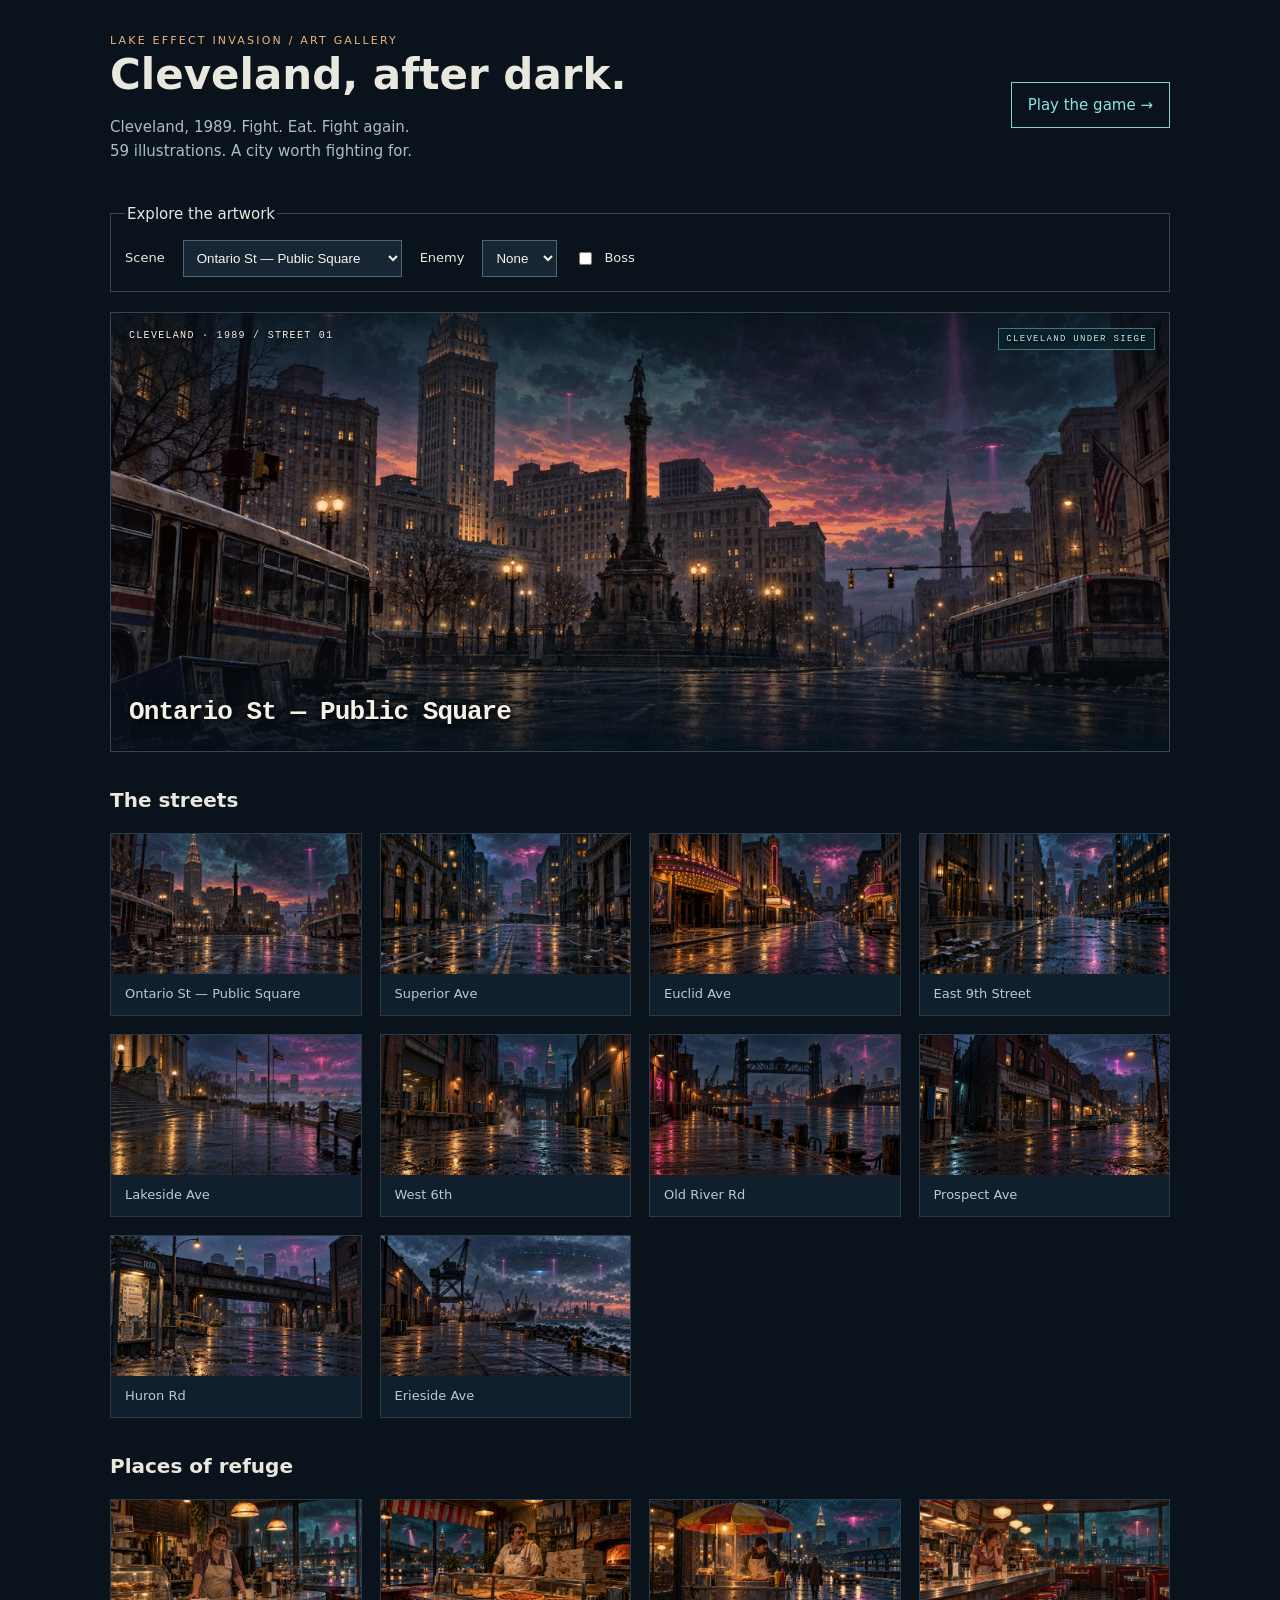
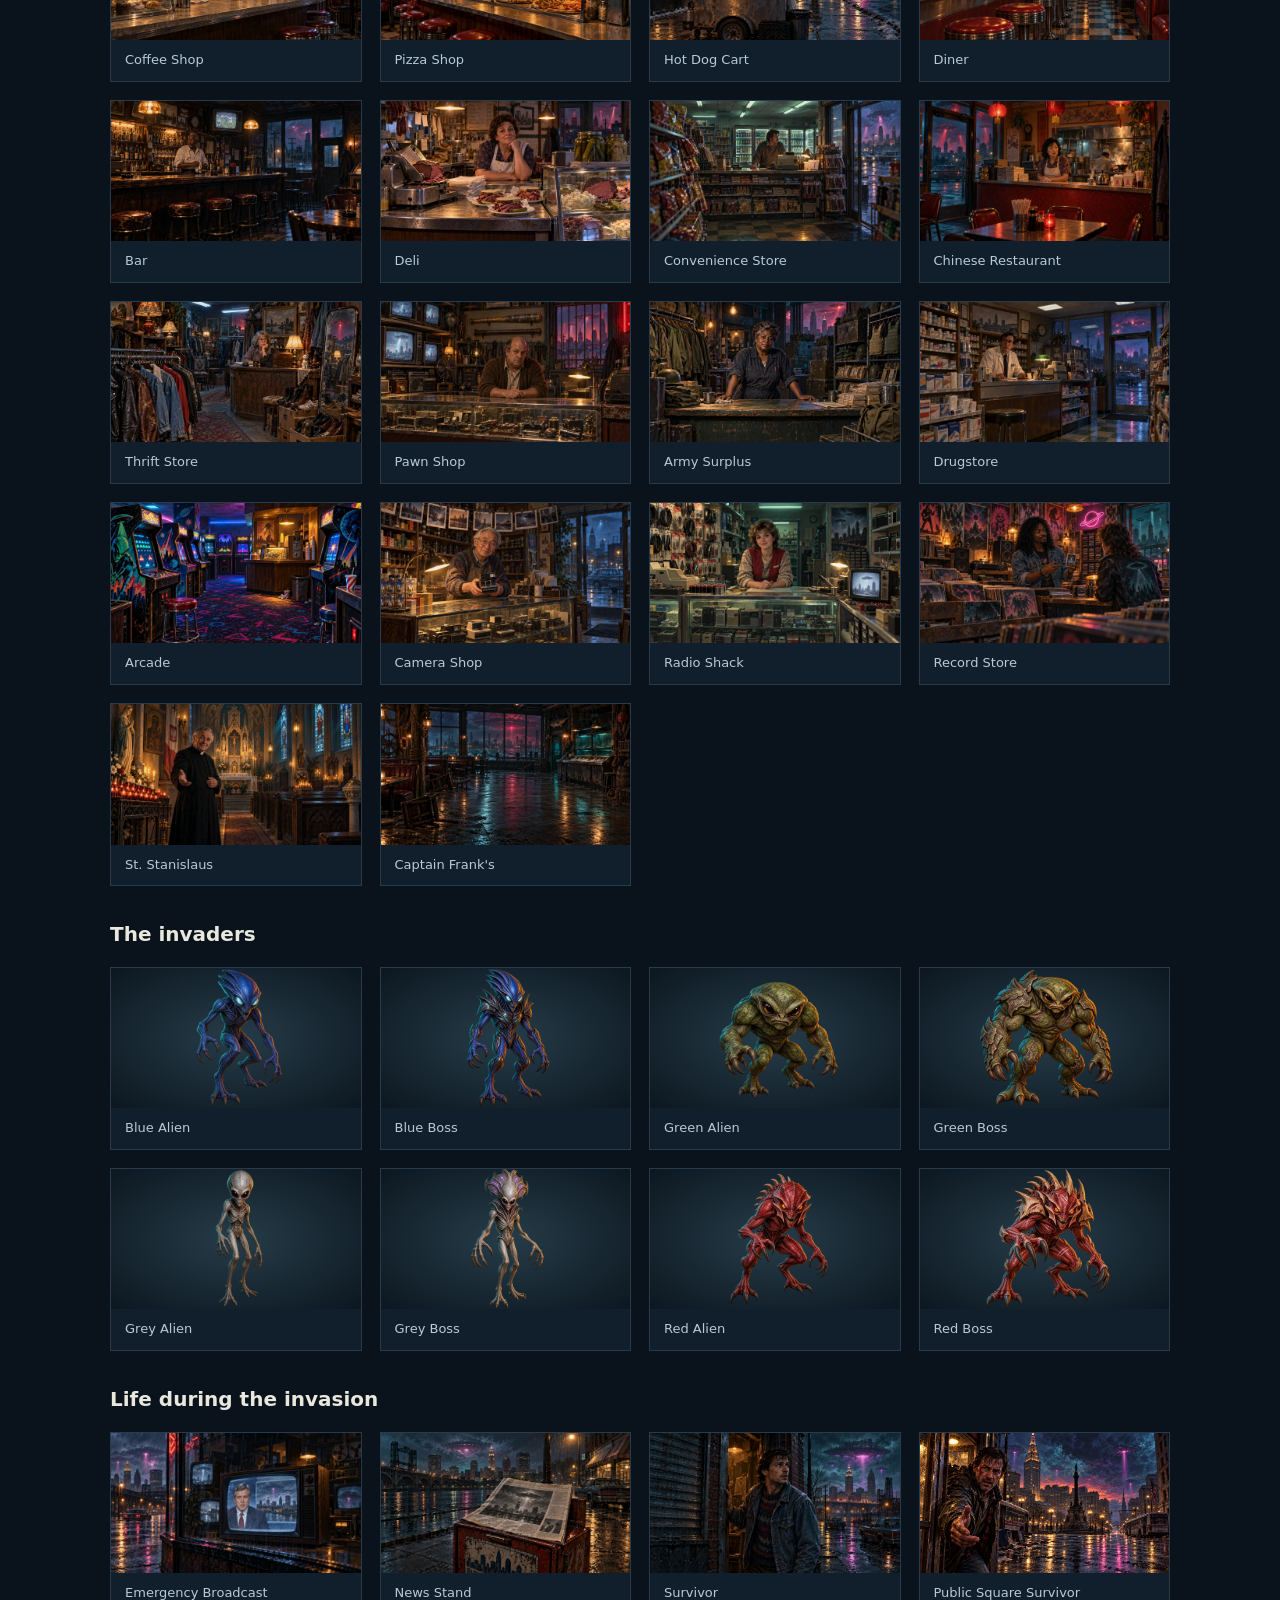
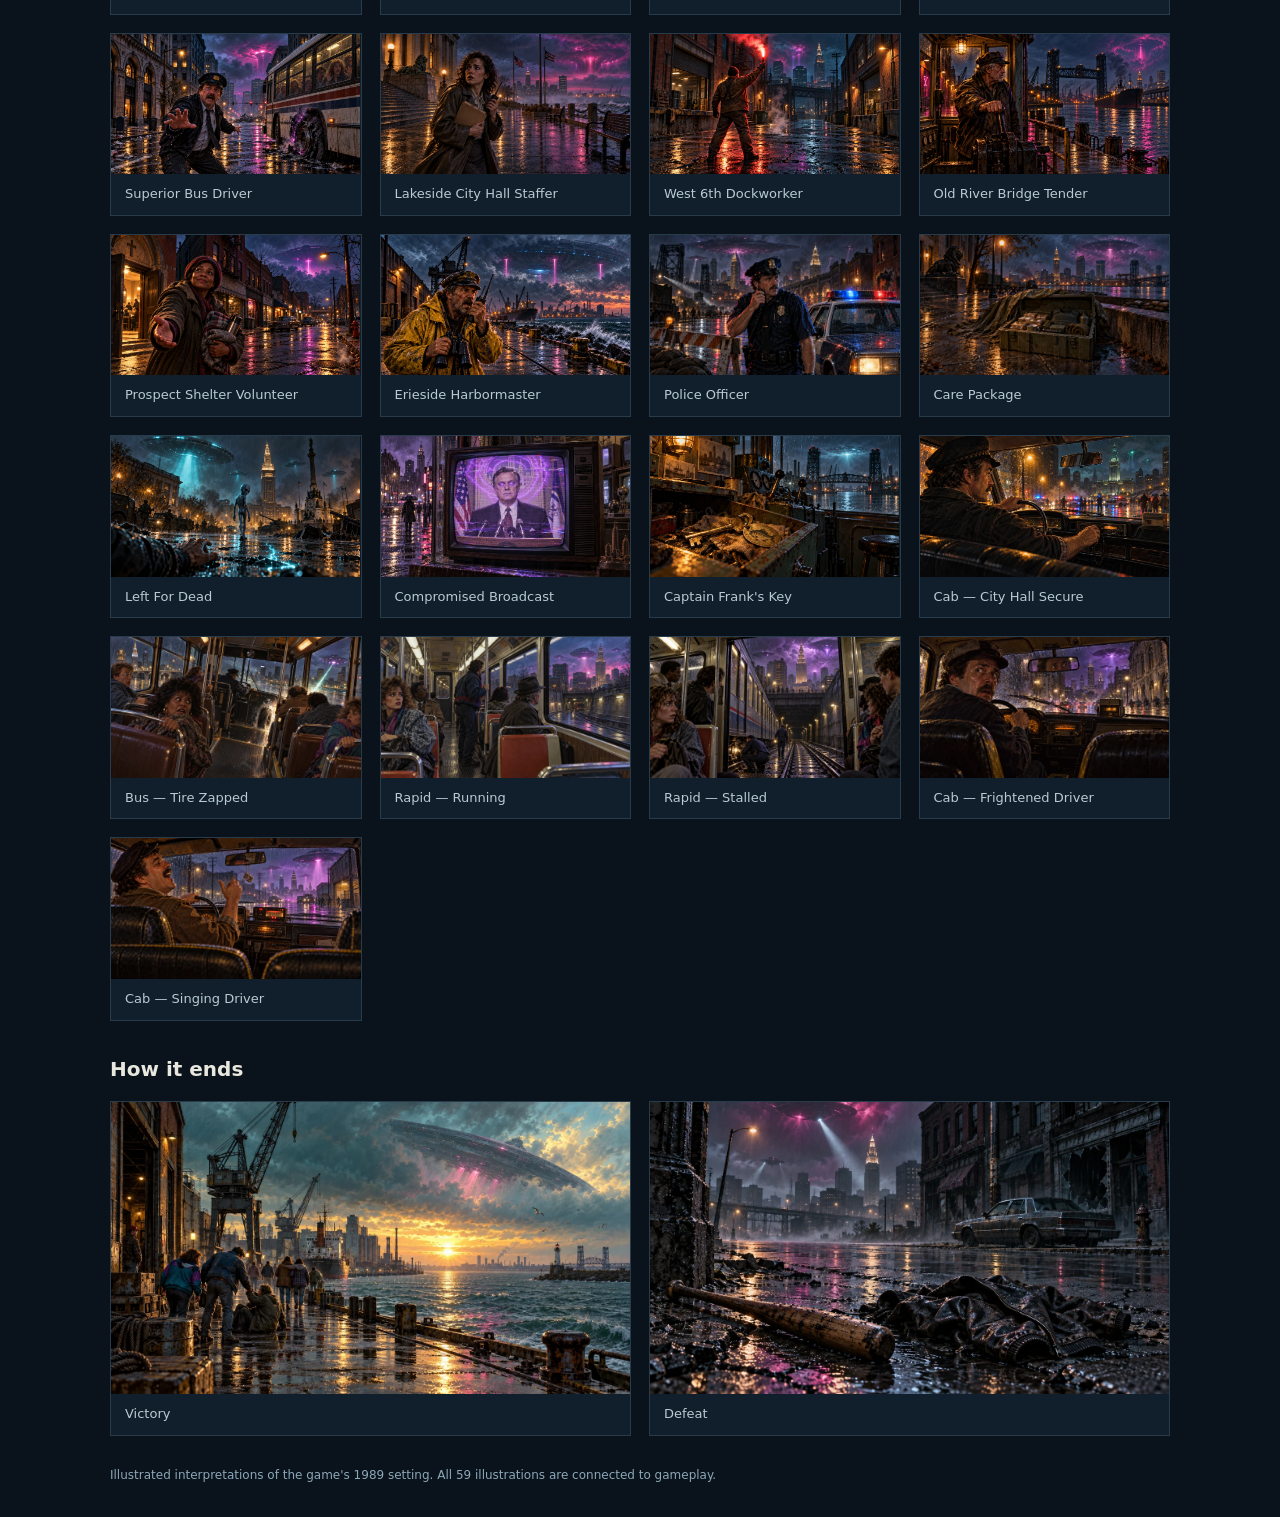
==== commit 9224866b: "Add street-specific bystander artwork" ====
--- a/gallery.html
+++ b/gallery.html
@@ -1,4 +1,4 @@
-<!doctype html><html lang="en"><head><script src="analytics.js?v=1.0"></script><meta charset="utf-8"><meta name="viewport" content="width=device-width, initial-scale=1"><link rel="icon" type="image/png" href="images/lake-effect-icon-cle.png"><title>Art Gallery · Lake Effect Invasion</title><link rel="stylesheet" href="scene-art.css?v=2.4"><script src="scene-art.js?v=2.6"></script><style>*{box-sizing:border-box}body{margin:0;background:#0a121b;color:#e9e8df;font:15px/1.6 system-ui,sans-serif}main{max-width:1100px;margin:auto;padding:32px 20px}header{display:flex;gap:20px;justify-content:space-between;align-items:center;margin-bottom:24px}h1{font-size:clamp(25px,5vw,42px);margin:0;line-height:1.2}p{color:#a8bec7}a{color:#8fe3e7}.eyebrow{letter-spacing:.2em;color:#f0b281;font-size:11px}.play{border:1px solid #80d2d4;padding:10px 16px;text-decoration:none;white-space:nowrap}fieldset{border:1px solid #314758;padding:14px;display:flex;gap:18px;flex-wrap:wrap;margin:0 0 20px}label{display:flex;gap:9px;align-items:center;font-size:13px}select{max-width:100%;background:#182634;color:#f5f4ee;border:1px solid #4d667a;padding:9px}select:disabled{opacity:.4}.scene-art{height:440px;max-height:none;min-height:200px;border:1px solid #314758;font-family:'Courier New',monospace}.scene-location{font-size:26px}.grid{display:grid;grid-template-columns:repeat(auto-fit,minmax(240px,1fr));gap:18px}figure{margin:0;border:1px solid #283b4a;background:#111f2c}figure img{display:block;width:100%;aspect-ratio:16/9;object-fit:contain;background:radial-gradient(ellipse,#263c49,#0c1720)}figcaption{padding:10px 14px;text-transform:capitalize;font-size:13px;color:#b8cbd2}h2{font-size:20px;margin-top:32px}footer{padding-top:30px;color:#8ca8b8;font-size:12px}@media(max-width:600px){main{padding:20px 12px}header{align-items:flex-start;flex-direction:column}.scene-art{height:280px}.scene-location{font-size:18px}.grid{grid-template-columns:1fr 1fr;gap:8px}figcaption{font-size:11px;padding:8px}}</style><meta name="description" content="Explore 48 illustrations from Lake Effect Invasion: 1989 Cleveland streets, neighborhood shops, transit, alien enemies, bosses, and encounters."><link rel="canonical" href="https://lakeeffectinvasion.com/gallery.html"><meta name="robots" content="index, follow, max-image-preview:large"><meta property="og:type" content="website"><meta property="og:site_name" content="Lake Effect Invasion"><meta property="og:title" content="Art Gallery · Lake Effect Invasion"><meta property="og:description" content="Explore 48 illustrations from Lake Effect Invasion: 1989 Cleveland streets, neighborhood shops, transit, alien enemies, bosses, and encounters."><meta property="og:url" content="https://lakeeffectinvasion.com/gallery.html"><meta property="og:image" content="https://lakeeffectinvasion.com/images/art/street-erieside.webp"><meta property="og:image:alt" content="Illustrated Cleveland during the alien invasion of 1989."><meta name="twitter:card" content="summary_large_image"><meta name="twitter:title" content="Art Gallery · Lake Effect Invasion"><meta name="twitter:description" content="Explore 48 illustrations from Lake Effect Invasion: 1989 Cleveland streets, neighborhood shops, transit, alien enemies, bosses, and encounters."><meta name="twitter:image" content="https://lakeeffectinvasion.com/images/art/street-erieside.webp"><script type="application/ld+json">{"@context": "https://schema.org", "@type": "CollectionPage", "name": "Art Gallery \u00b7 Lake Effect Invasion", "url": "https://lakeeffectinvasion.com/gallery.html", "description": "Explore 48 illustrations from Lake Effect Invasion: 1989 Cleveland streets, neighborhood shops, transit, alien enemies, bosses, and encounters.", "inLanguage": "en", "about": {"@id": "https://lakeeffectinvasion.com/#game"}}</script></head><body><main><header><div><div class="eyebrow">LAKE EFFECT INVASION / ART GALLERY</div><h1>Cleveland, after dark.</h1><p>Cleveland, 1989. Fight. Eat. Fight again.<br>48 illustrations. A city worth fighting for.</p></div><a class="play" href="index.html">Play the game →</a></header><fieldset><legend>Explore the artwork</legend><label for="sceneSelect">Scene</label><select id="sceneSelect"><optgroup label="Streets"><option value="street:ontario">Ontario St — Public Square</option><option value="street:superior">Superior Ave</option><option value="street:euclid">Euclid Ave</option><option value="street:e9th">East 9th Street</option><option value="street:lakeside">Lakeside Ave</option><option value="street:w6th">West 6th</option><option value="street:oldriver">Old River Rd</option><option value="street:prospect">Prospect Ave</option><option value="street:huron">Huron Rd</option><option value="street:erieside">Erieside Ave</option></optgroup><optgroup label="Businesses"><option value="business:coffee">Coffee Shop</option><option value="business:pizza">Pizza Shop</option><option value="business:hotdog">Hot Dog Cart</option><option value="business:diner">Diner</option><option value="business:bar">Bar</option><option value="business:deli">Deli</option><option value="business:convenience">Convenience Store</option><option value="business:chinese">Chinese Restaurant</option><option value="business:thrift">Thrift Store</option><option value="business:pawn">Pawn Shop</option><option value="business:surplus">Army Surplus</option><option value="business:drugstore">Drugstore</option><option value="business:arcade">Arcade</option><option value="business:camera">Camera Shop</option><option value="business:rac">Radio Shack</option><option value="business:record">Record Store</option><option value="business:church">St. Stanislaus</option><option value="business:frank">Captain Frank's</option></optgroup><optgroup label="Encounters"><option value="encounter:tv">Emergency Broadcast</option><option value="encounter:newspaper">News Stand</option><option value="encounter:survivor">Survivor</option><option value="encounter:police">Police Officer</option><option value="encounter:care-package">Care Package</option><option value="encounter:bus-zapped">Bus — Tire Zapped</option><option value="encounter:rapid-running">Rapid — Running</option><option value="encounter:rapid-stalled">Rapid — Stalled</option><option value="encounter:cab-scared">Cab — Frightened Driver</option><option value="encounter:cab-singing">Cab — Singing Driver</option></optgroup></select><label for="enemySelect">Enemy</label><select id="enemySelect"><option value="">None</option><option>blue</option><option>green</option><option>grey</option><option>red</option></select><label><input id="bossToggle" type="checkbox"> Boss</label></fieldset><section id="sceneArt" class="scene-art" aria-label="Current scene">
+<!doctype html><html lang="en"><head><script src="analytics.js?v=1.0"></script><meta charset="utf-8"><meta name="viewport" content="width=device-width, initial-scale=1"><link rel="icon" type="image/png" href="images/lake-effect-icon-cle.png"><title>Art Gallery · Lake Effect Invasion</title><link rel="stylesheet" href="scene-art.css?v=2.4"><script src="scene-art.js?v=2.6"></script><style>*{box-sizing:border-box}body{margin:0;background:#0a121b;color:#e9e8df;font:15px/1.6 system-ui,sans-serif}main{max-width:1100px;margin:auto;padding:32px 20px}header{display:flex;gap:20px;justify-content:space-between;align-items:center;margin-bottom:24px}h1{font-size:clamp(25px,5vw,42px);margin:0;line-height:1.2}p{color:#a8bec7}a{color:#8fe3e7}.eyebrow{letter-spacing:.2em;color:#f0b281;font-size:11px}.play{border:1px solid #80d2d4;padding:10px 16px;text-decoration:none;white-space:nowrap}fieldset{border:1px solid #314758;padding:14px;display:flex;gap:18px;flex-wrap:wrap;margin:0 0 20px}label{display:flex;gap:9px;align-items:center;font-size:13px}select{max-width:100%;background:#182634;color:#f5f4ee;border:1px solid #4d667a;padding:9px}select:disabled{opacity:.4}.scene-art{height:440px;max-height:none;min-height:200px;border:1px solid #314758;font-family:'Courier New',monospace}.scene-location{font-size:26px}.grid{display:grid;grid-template-columns:repeat(auto-fit,minmax(240px,1fr));gap:18px}figure{margin:0;border:1px solid #283b4a;background:#111f2c}figure img{display:block;width:100%;aspect-ratio:16/9;object-fit:contain;background:radial-gradient(ellipse,#263c49,#0c1720)}figcaption{padding:10px 14px;text-transform:capitalize;font-size:13px;color:#b8cbd2}h2{font-size:20px;margin-top:32px}footer{padding-top:30px;color:#8ca8b8;font-size:12px}@media(max-width:600px){main{padding:20px 12px}header{align-items:flex-start;flex-direction:column}.scene-art{height:280px}.scene-location{font-size:18px}.grid{grid-template-columns:1fr 1fr;gap:8px}figcaption{font-size:11px;padding:8px}}</style><meta name="description" content="Explore 59 illustrations from Lake Effect Invasion: 1989 Cleveland streets, neighborhood shops, transit, alien enemies, bosses, and encounters."><link rel="canonical" href="https://lakeeffectinvasion.com/gallery.html"><meta name="robots" content="index, follow, max-image-preview:large"><meta property="og:type" content="website"><meta property="og:site_name" content="Lake Effect Invasion"><meta property="og:title" content="Art Gallery · Lake Effect Invasion"><meta property="og:description" content="Explore 59 illustrations from Lake Effect Invasion: 1989 Cleveland streets, neighborhood shops, transit, alien enemies, bosses, and encounters."><meta property="og:url" content="https://lakeeffectinvasion.com/gallery.html"><meta property="og:image" content="https://lakeeffectinvasion.com/images/art/street-erieside.webp"><meta property="og:image:alt" content="Illustrated Cleveland during the alien invasion of 1989."><meta name="twitter:card" content="summary_large_image"><meta name="twitter:title" content="Art Gallery · Lake Effect Invasion"><meta name="twitter:description" content="Explore 59 illustrations from Lake Effect Invasion: 1989 Cleveland streets, neighborhood shops, transit, alien enemies, bosses, and encounters."><meta name="twitter:image" content="https://lakeeffectinvasion.com/images/art/street-erieside.webp"><script type="application/ld+json">{"@context": "https://schema.org", "@type": "CollectionPage", "name": "Art Gallery \u00b7 Lake Effect Invasion", "url": "https://lakeeffectinvasion.com/gallery.html", "description": "Explore 59 illustrations from Lake Effect Invasion: 1989 Cleveland streets, neighborhood shops, transit, alien enemies, bosses, and encounters.", "inLanguage": "en", "about": {"@id": "https://lakeeffectinvasion.com/#game"}}</script></head><body><main><header><div><div class="eyebrow">LAKE EFFECT INVASION / ART GALLERY</div><h1>Cleveland, after dark.</h1><p>Cleveland, 1989. Fight. Eat. Fight again.<br>59 illustrations. A city worth fighting for.</p></div><a class="play" href="index.html">Play the game →</a></header><fieldset><legend>Explore the artwork</legend><label for="sceneSelect">Scene</label><select id="sceneSelect"><optgroup label="Streets"><option value="street:ontario">Ontario St — Public Square</option><option value="street:superior">Superior Ave</option><option value="street:euclid">Euclid Ave</option><option value="street:e9th">East 9th Street</option><option value="street:lakeside">Lakeside Ave</option><option value="street:w6th">West 6th</option><option value="street:oldriver">Old River Rd</option><option value="street:prospect">Prospect Ave</option><option value="street:huron">Huron Rd</option><option value="street:erieside">Erieside Ave</option></optgroup><optgroup label="Businesses"><option value="business:coffee">Coffee Shop</option><option value="business:pizza">Pizza Shop</option><option value="business:hotdog">Hot Dog Cart</option><option value="business:diner">Diner</option><option value="business:bar">Bar</option><option value="business:deli">Deli</option><option value="business:convenience">Convenience Store</option><option value="business:chinese">Chinese Restaurant</option><option value="business:thrift">Thrift Store</option><option value="business:pawn">Pawn Shop</option><option value="business:surplus">Army Surplus</option><option value="business:drugstore">Drugstore</option><option value="business:arcade">Arcade</option><option value="business:camera">Camera Shop</option><option value="business:rac">Radio Shack</option><option value="business:record">Record Store</option><option value="business:church">St. Stanislaus</option><option value="business:frank">Captain Frank's</option></optgroup><optgroup label="Encounters"><option value="encounter:tv">Emergency Broadcast</option><option value="encounter:newspaper">News Stand</option><option value="encounter:survivor">Survivor</option><option value="encounter:survivor-ontario">Public Square Survivor</option><option value="encounter:survivor-superior">Superior Bus Driver</option><option value="encounter:survivor-lakeside">Lakeside City Hall Staffer</option><option value="encounter:survivor-west-6th">West 6th Dockworker</option><option value="encounter:survivor-old-river">Old River Bridge Tender</option><option value="encounter:survivor-prospect">Prospect Shelter Volunteer</option><option value="encounter:survivor-erieside">Erieside Harbormaster</option><option value="encounter:police">Police Officer</option><option value="encounter:care-package">Care Package</option><option value="encounter:bus-zapped">Bus — Tire Zapped</option><option value="encounter:rapid-running">Rapid — Running</option><option value="encounter:rapid-stalled">Rapid — Stalled</option><option value="encounter:cab-scared">Cab — Frightened Driver</option><option value="encounter:cab-singing">Cab — Singing Driver</option></optgroup></select><label for="enemySelect">Enemy</label><select id="enemySelect"><option value="">None</option><option>blue</option><option>green</option><option>grey</option><option>red</option></select><label><input id="bossToggle" type="checkbox"> Boss</label></fieldset><section id="sceneArt" class="scene-art" aria-label="Current scene">
         <img id="streetArt" class="street-art" alt="" decoding="async" hidden />
         <div class="scene-heading">
           <span id="sceneChapter"></span>
@@ -8,4 +8,4 @@
           <img id="enemyArt" class="enemy-art" alt="" decoding="async" hidden />
         </div>
         <div id="sceneLocation" class="scene-location"></div>
-      </section><section><h2>The streets</h2><div class="grid"><figure><a href="images/art/street-ontario.webp"><img src="images/art/street-ontario.webp" loading="lazy" alt="Terminal Tower above abandoned buses in Public Square."></a><figcaption>Ontario St — Public Square</figcaption></figure><figure><a href="images/art/street-superior.webp"><img src="images/art/street-superior.webp" loading="lazy" alt="An abandoned bus blocks a rain-soaked avenue of office buildings."></a><figcaption>Superior Ave</figcaption></figure><figure><a href="images/art/street-euclid.webp"><img src="images/art/street-euclid.webp" loading="lazy" alt="Theater marquees glow along deserted Euclid Avenue."></a><figcaption>Euclid Ave</figcaption></figure><figure><a href="images/art/street-east-9th.webp"><img src="images/art/street-east-9th.webp" loading="lazy" alt="Stone banks and mirrored offices flank a deserted street."></a><figcaption>East 9th Street</figcaption></figure><figure><a href="images/art/street-lakeside.webp"><img src="images/art/street-lakeside.webp" loading="lazy" alt="Empty civic steps and benches beneath an alien-lit sky."></a><figcaption>Lakeside Ave</figcaption></figure><figure><a href="images/art/street-west-6th.webp"><img src="images/art/street-west-6th.webp" loading="lazy" alt="Steam rises between brick warehouses and loading docks."></a><figcaption>West 6th</figcaption></figure><figure><a href="images/art/street-old-river.webp"><img src="images/art/street-old-river.webp" loading="lazy" alt="Neon reflects on the river beneath a steel lift bridge."></a><figcaption>Old River Rd</figcaption></figure><figure><a href="images/art/street-prospect.webp"><img src="images/art/street-prospect.webp" loading="lazy" alt="A payphone and fire escapes line shadowy brick storefronts."></a><figcaption>Prospect Ave</figcaption></figure><figure><a href="images/art/street-huron.webp"><img src="images/art/street-huron.webp" loading="lazy" alt="Stranded taxis sit beneath a rusted railway viaduct."></a><figcaption>Huron Rd</figcaption></figure><figure><a href="images/art/street-erieside.webp"><img src="images/art/street-erieside.webp" loading="lazy" alt="A colossal mothership hangs over the industrial lakefront."></a><figcaption>Erieside Ave</figcaption></figure></div></section><section><h2>Places of refuge</h2><div class="grid"><figure><a href="images/art/shop-coffee.webp"><img src="images/art/shop-coffee.webp" loading="lazy" alt="A warm coffee counter with steaming mugs and a donut case."></a><figcaption>Coffee Shop</figcaption></figure><figure><a href="images/art/shop-pizza.webp"><img src="images/art/shop-pizza.webp" loading="lazy" alt="Fresh pizza sits beneath the lights of a neighborhood slice counter."></a><figcaption>Pizza Shop</figcaption></figure><figure><a href="images/art/shop-hotdog.webp"><img src="images/art/shop-hotdog.webp" loading="lazy" alt="Steam rises from a hot dog cart beneath a worn umbrella."></a><figcaption>Hot Dog Cart</figcaption></figure><figure><a href="images/art/shop-diner.webp"><img src="images/art/shop-diner.webp" loading="lazy" alt="A waitress waits beside a chrome diner counter and red vinyl stools."></a><figcaption>Diner</figcaption></figure><figure><a href="images/art/shop-bar.webp"><img src="images/art/shop-bar.webp" loading="lazy" alt="A bartender watches over a wooden bar beneath a glowing football broadcast."></a><figcaption>Bar</figcaption></figure><figure><a href="images/art/shop-deli.webp"><img src="images/art/shop-deli.webp" loading="lazy" alt="Sandwiches, pickle jars, and a meat slicer fill a neighborhood deli."></a><figcaption>Deli</figcaption></figure><figure><a href="images/art/shop-convenience.webp"><img src="images/art/shop-convenience.webp" loading="lazy" alt="Snack shelves and cold drinks line a fluorescent-lit corner store."></a><figcaption>Convenience Store</figcaption></figure><figure><a href="images/art/shop-chinese.webp"><img src="images/art/shop-chinese.webp" loading="lazy" alt="Red lanterns glow above a restaurant counter and steaming tea."></a><figcaption>Chinese Restaurant</figcaption></figure><figure><a href="images/art/shop-thrift.webp"><img src="images/art/shop-thrift.webp" loading="lazy" alt="Old jackets and mismatched lamps crowd a thrift store."></a><figcaption>Thrift Store</figcaption></figure><figure><a href="images/art/shop-pawn.webp"><img src="images/art/shop-pawn.webp" loading="lazy" alt="A pawn broker stands among old electronics and improvised weapons."></a><figcaption>Pawn Shop</figcaption></figure><figure><a href="images/art/shop-surplus.webp"><img src="images/art/shop-surplus.webp" loading="lazy" alt="Military rations, field jackets, and footlockers fill an army surplus shop."></a><figcaption>Army Surplus</figcaption></figure><figure><a href="images/art/shop-drugstore.webp"><img src="images/art/shop-drugstore.webp" loading="lazy" alt="A pharmacist waits behind a counter of bandages and medicine."></a><figcaption>Drugstore</figcaption></figure><figure><a href="images/art/shop-arcade.webp"><img src="images/art/shop-arcade.webp" loading="lazy" alt="Colorful arcade cabinets cast neon light over a patterned carpet."></a><figcaption>Arcade</figcaption></figure><figure><a href="images/art/shop-camera.webp"><img src="images/art/shop-camera.webp" loading="lazy" alt="Instant cameras, flash equipment, and film boxes fill a camera shop."></a><figcaption>Camera Shop</figcaption></figure><figure><a href="images/art/shop-radio-shack.webp"><img src="images/art/shop-radio-shack.webp" loading="lazy" alt="A red-vested clerk stands among batteries, wires, and portable televisions."></a><figcaption>Radio Shack</figcaption></figure><figure><a href="images/art/shop-record.webp"><img src="images/art/shop-record.webp" loading="lazy" alt="Vinyl crates and cassette racks surround a record-store counter."></a><figcaption>Record Store</figcaption></figure><figure><a href="images/art/shop-st-stanislaus.webp"><img src="images/art/shop-st-stanislaus.webp" loading="lazy" alt="A priest offers shelter in a candlelit sanctuary."></a><figcaption>St. Stanislaus</figcaption></figure><figure><a href="images/art/shop-captain-franks.webp"><img src="images/art/shop-captain-franks.webp" loading="lazy" alt="A storm-darkened seafood restaurant on the Lake Erie pier beneath the alien mothership."></a><figcaption>Captain Frank's</figcaption></figure></div></section><section><h2>The invaders</h2><div class="grid"><figure><a href="images/art/alien-blue.webp"><img src="images/art/alien-blue.webp" loading="lazy" alt="A lean blue alien with a swept-back head and glowing cyan eyes."></a><figcaption>blue alien</figcaption></figure><figure><a href="images/art/boss-blue.webp"><img src="images/art/boss-blue.webp" loading="lazy" alt="An armored blue alien commander with a towering swept-back crest."></a><figcaption>blue boss</figcaption></figure><figure><a href="images/art/alien-green.webp"><img src="images/art/alien-green.webp" loading="lazy" alt="A broad-shouldered green alien crouches with hooked claws."></a><figcaption>green alien</figcaption></figure><figure><a href="images/art/boss-green.webp"><img src="images/art/boss-green.webp" loading="lazy" alt="A hulking green alien brute with thick plated shoulders."></a><figcaption>green boss</figcaption></figure><figure><a href="images/art/alien-grey.webp"><img src="images/art/alien-grey.webp" loading="lazy" alt="A slender grey alien watches with enormous dark eyes."></a><figcaption>grey alien</figcaption></figure><figure><a href="images/art/boss-grey.webp"><img src="images/art/boss-grey.webp" loading="lazy" alt="A grey alien overseer with an expanded cranial crest."></a><figcaption>grey boss</figcaption></figure><figure><a href="images/art/alien-red.webp"><img src="images/art/alien-red.webp" loading="lazy" alt="A hunched red alien bares its teeth beneath a spiny crest."></a><figcaption>red alien</figcaption></figure><figure><a href="images/art/boss-red.webp"><img src="images/art/boss-red.webp" loading="lazy" alt="A scarred red alien boss with a crown of heavy spines."></a><figcaption>red boss</figcaption></figure></div></section><section><h2>Life during the invasion</h2><div class="grid"><figure><a href="images/art/encounter-tv.webp"><img src="images/art/encounter-tv.webp" loading="lazy" alt="An old shop-window television carries emergency invasion coverage."></a><figcaption>Emergency Broadcast</figcaption></figure><figure><a href="images/art/encounter-newspaper.webp"><img src="images/art/encounter-newspaper.webp" loading="lazy" alt="Rain beads on a newspaper box holding an invasion front page."></a><figcaption>News Stand</figcaption></figure><figure><a href="images/art/encounter-survivor.webp"><img src="images/art/encounter-survivor.webp" loading="lazy" alt="A frightened local shelters in a shadowy doorway."></a><figcaption>Survivor</figcaption></figure><figure><a href="images/art/encounter-police.webp"><img src="images/art/encounter-police.webp" loading="lazy" alt="A weary officer stands beside a patrol car and barricade."></a><figcaption>Police Officer</figcaption></figure><figure><a href="images/art/encounter-care-package.webp"><img src="images/art/encounter-care-package.webp" loading="lazy" alt="An open military supply crate rests beneath a weathered tarp."></a><figcaption>Care Package</figcaption></figure><figure><a href="images/art/encounter-onboarding-zap.webp"><img src="images/art/encounter-onboarding-zap.webp" loading="lazy" alt="A blue alien leaves the player wounded in rain-soaked Public Square."></a><figcaption>Left for Dead</figcaption></figure><figure><a href="images/art/encounter-mayor-controlled.webp"><img src="images/art/encounter-mayor-controlled.webp" loading="lazy" alt="A compromised emergency broadcast shows the mayor under alien control."></a><figcaption>Compromised Broadcast</figcaption></figure><figure><a href="images/art/encounter-franks-key.webp"><img src="images/art/encounter-franks-key.webp" loading="lazy" alt="A brass seafood-house key rests in a bridge tender's cabinet."></a><figcaption>Captain Frank's Key</figcaption></figure><figure><a href="images/art/transit-cab-secure.webp"><img src="images/art/transit-cab-secure.webp" loading="lazy" alt="The Cleveland cab driver works dispatch after City Hall is secured."></a><figcaption>Cab — City Hall Secure</figcaption></figure><figure><a href="images/art/transit-bus-zapped.webp"><img src="images/art/transit-bus-zapped.webp" loading="lazy" alt="A Cleveland bus sits disabled after an alien blast strikes its tire while frightened passengers shelter inside."></a><figcaption>Bus — Tire Zapped</figcaption></figure><figure><a href="images/art/transit-rapid-running.webp"><img src="images/art/transit-rapid-running.webp" loading="lazy" alt="A Cleveland Rapid train carries passengers safely through the city at night."></a><figcaption>Rapid — Running</figcaption></figure><figure><a href="images/art/transit-rapid-stalled.webp"><img src="images/art/transit-rapid-stalled.webp" loading="lazy" alt="A stalled Cleveland Rapid train stands parallel to its platform and rails with its door open."></a><figcaption>Rapid — Stalled</figcaption></figure><figure><a href="images/art/transit-cab-scared.webp"><img src="images/art/transit-cab-scared.webp" loading="lazy" alt="A frightened Cleveland cab driver grips the wheel while alien light fills the street."></a><figcaption>Cab — Frightened Driver</figcaption></figure><figure><a href="images/art/transit-cab-singing.webp"><img src="images/art/transit-cab-singing.webp" loading="lazy" alt="A cheerful Cleveland cab driver sings while driving through the invasion."></a><figcaption>Cab — Singing Driver</figcaption></figure></div></section><section><h2>How it ends</h2><div class="grid"><figure><a href="images/art/ending-victory.webp"><img src="images/art/ending-victory.webp" loading="lazy" alt="Victory"></a><figcaption>Victory</figcaption></figure><figure><a href="images/art/ending-defeat.webp"><img src="images/art/ending-defeat.webp" loading="lazy" alt="Defeat"></a><figcaption>Defeat</figcaption></figure></div></section><footer>Illustrated interpretations of the game's 1989 setting. All 52 illustrations are connected to gameplay.</footer></main><script>const streets=[["ontario","Ontario St — Public Square"],["superior","Superior Ave"],["euclid","Euclid Ave"],["e9th","East 9th Street"],["lakeside","Lakeside Ave"],["w6th","West 6th"],["oldriver","Old River Rd"],["prospect","Prospect Ave"],["huron","Huron Rd"],["erieside","Erieside Ave"]];function refresh(){const [kind,id]=document.getElementById('sceneSelect').value.split(':');const combat=kind==='street';const color=document.getElementById('enemySelect').value;document.getElementById('enemySelect').disabled=!combat;document.getElementById('bossToggle').disabled=!combat;const index=combat?streets.findIndex(x=>x[0]===id):0;SceneArt.render({street:{id:streets[index][0],name:streets[index][1]},level:index+1,scene:kind==='business'?'business':kind==='encounter'?(id==='care-package'?'empty':'npc'):color?'combat':'explore',business:kind==='business'?id:null,encounter:kind==='encounter'?id:null,enemy:combat&&color?{color,hp:30,isBoss:document.getElementById('bossToggle').checked}:null});}document.querySelectorAll('select,input').forEach(el=>el.addEventListener('change',refresh));refresh();</script></body></html>
+      </section><section><h2>The streets</h2><div class="grid"><figure><a href="images/art/street-ontario.webp"><img src="images/art/street-ontario.webp" loading="lazy" alt="Terminal Tower above abandoned buses in Public Square."></a><figcaption>Ontario St — Public Square</figcaption></figure><figure><a href="images/art/street-superior.webp"><img src="images/art/street-superior.webp" loading="lazy" alt="An abandoned bus blocks a rain-soaked avenue of office buildings."></a><figcaption>Superior Ave</figcaption></figure><figure><a href="images/art/street-euclid.webp"><img src="images/art/street-euclid.webp" loading="lazy" alt="Theater marquees glow along deserted Euclid Avenue."></a><figcaption>Euclid Ave</figcaption></figure><figure><a href="images/art/street-east-9th.webp"><img src="images/art/street-east-9th.webp" loading="lazy" alt="Stone banks and mirrored offices flank a deserted street."></a><figcaption>East 9th Street</figcaption></figure><figure><a href="images/art/street-lakeside.webp"><img src="images/art/street-lakeside.webp" loading="lazy" alt="Empty civic steps and benches beneath an alien-lit sky."></a><figcaption>Lakeside Ave</figcaption></figure><figure><a href="images/art/street-west-6th.webp"><img src="images/art/street-west-6th.webp" loading="lazy" alt="Steam rises between brick warehouses and loading docks."></a><figcaption>West 6th</figcaption></figure><figure><a href="images/art/street-old-river.webp"><img src="images/art/street-old-river.webp" loading="lazy" alt="Neon reflects on the river beneath a steel lift bridge."></a><figcaption>Old River Rd</figcaption></figure><figure><a href="images/art/street-prospect.webp"><img src="images/art/street-prospect.webp" loading="lazy" alt="A payphone and fire escapes line shadowy brick storefronts."></a><figcaption>Prospect Ave</figcaption></figure><figure><a href="images/art/street-huron.webp"><img src="images/art/street-huron.webp" loading="lazy" alt="Stranded taxis sit beneath a rusted railway viaduct."></a><figcaption>Huron Rd</figcaption></figure><figure><a href="images/art/street-erieside.webp"><img src="images/art/street-erieside.webp" loading="lazy" alt="A colossal mothership hangs over the industrial lakefront."></a><figcaption>Erieside Ave</figcaption></figure></div></section><section><h2>Places of refuge</h2><div class="grid"><figure><a href="images/art/shop-coffee.webp"><img src="images/art/shop-coffee.webp" loading="lazy" alt="A warm coffee counter with steaming mugs and a donut case."></a><figcaption>Coffee Shop</figcaption></figure><figure><a href="images/art/shop-pizza.webp"><img src="images/art/shop-pizza.webp" loading="lazy" alt="Fresh pizza sits beneath the lights of a neighborhood slice counter."></a><figcaption>Pizza Shop</figcaption></figure><figure><a href="images/art/shop-hotdog.webp"><img src="images/art/shop-hotdog.webp" loading="lazy" alt="Steam rises from a hot dog cart beneath a worn umbrella."></a><figcaption>Hot Dog Cart</figcaption></figure><figure><a href="images/art/shop-diner.webp"><img src="images/art/shop-diner.webp" loading="lazy" alt="A waitress waits beside a chrome diner counter and red vinyl stools."></a><figcaption>Diner</figcaption></figure><figure><a href="images/art/shop-bar.webp"><img src="images/art/shop-bar.webp" loading="lazy" alt="A bartender watches over a wooden bar beneath a glowing football broadcast."></a><figcaption>Bar</figcaption></figure><figure><a href="images/art/shop-deli.webp"><img src="images/art/shop-deli.webp" loading="lazy" alt="Sandwiches, pickle jars, and a meat slicer fill a neighborhood deli."></a><figcaption>Deli</figcaption></figure><figure><a href="images/art/shop-convenience.webp"><img src="images/art/shop-convenience.webp" loading="lazy" alt="Snack shelves and cold drinks line a fluorescent-lit corner store."></a><figcaption>Convenience Store</figcaption></figure><figure><a href="images/art/shop-chinese.webp"><img src="images/art/shop-chinese.webp" loading="lazy" alt="Red lanterns glow above a restaurant counter and steaming tea."></a><figcaption>Chinese Restaurant</figcaption></figure><figure><a href="images/art/shop-thrift.webp"><img src="images/art/shop-thrift.webp" loading="lazy" alt="Old jackets and mismatched lamps crowd a thrift store."></a><figcaption>Thrift Store</figcaption></figure><figure><a href="images/art/shop-pawn.webp"><img src="images/art/shop-pawn.webp" loading="lazy" alt="A pawn broker stands among old electronics and improvised weapons."></a><figcaption>Pawn Shop</figcaption></figure><figure><a href="images/art/shop-surplus.webp"><img src="images/art/shop-surplus.webp" loading="lazy" alt="Military rations, field jackets, and footlockers fill an army surplus shop."></a><figcaption>Army Surplus</figcaption></figure><figure><a href="images/art/shop-drugstore.webp"><img src="images/art/shop-drugstore.webp" loading="lazy" alt="A pharmacist waits behind a counter of bandages and medicine."></a><figcaption>Drugstore</figcaption></figure><figure><a href="images/art/shop-arcade.webp"><img src="images/art/shop-arcade.webp" loading="lazy" alt="Colorful arcade cabinets cast neon light over a patterned carpet."></a><figcaption>Arcade</figcaption></figure><figure><a href="images/art/shop-camera.webp"><img src="images/art/shop-camera.webp" loading="lazy" alt="Instant cameras, flash equipment, and film boxes fill a camera shop."></a><figcaption>Camera Shop</figcaption></figure><figure><a href="images/art/shop-radio-shack.webp"><img src="images/art/shop-radio-shack.webp" loading="lazy" alt="A red-vested clerk stands among batteries, wires, and portable televisions."></a><figcaption>Radio Shack</figcaption></figure><figure><a href="images/art/shop-record.webp"><img src="images/art/shop-record.webp" loading="lazy" alt="Vinyl crates and cassette racks surround a record-store counter."></a><figcaption>Record Store</figcaption></figure><figure><a href="images/art/shop-st-stanislaus.webp"><img src="images/art/shop-st-stanislaus.webp" loading="lazy" alt="A priest offers shelter in a candlelit sanctuary."></a><figcaption>St. Stanislaus</figcaption></figure><figure><a href="images/art/shop-captain-franks.webp"><img src="images/art/shop-captain-franks.webp" loading="lazy" alt="A storm-darkened seafood restaurant on the Lake Erie pier beneath the alien mothership."></a><figcaption>Captain Frank's</figcaption></figure></div></section><section><h2>The invaders</h2><div class="grid"><figure><a href="images/art/alien-blue.webp"><img src="images/art/alien-blue.webp" loading="lazy" alt="A lean blue alien with a swept-back head and glowing cyan eyes."></a><figcaption>blue alien</figcaption></figure><figure><a href="images/art/boss-blue.webp"><img src="images/art/boss-blue.webp" loading="lazy" alt="An armored blue alien commander with a towering swept-back crest."></a><figcaption>blue boss</figcaption></figure><figure><a href="images/art/alien-green.webp"><img src="images/art/alien-green.webp" loading="lazy" alt="A broad-shouldered green alien crouches with hooked claws."></a><figcaption>green alien</figcaption></figure><figure><a href="images/art/boss-green.webp"><img src="images/art/boss-green.webp" loading="lazy" alt="A hulking green alien brute with thick plated shoulders."></a><figcaption>green boss</figcaption></figure><figure><a href="images/art/alien-grey.webp"><img src="images/art/alien-grey.webp" loading="lazy" alt="A slender grey alien watches with enormous dark eyes."></a><figcaption>grey alien</figcaption></figure><figure><a href="images/art/boss-grey.webp"><img src="images/art/boss-grey.webp" loading="lazy" alt="A grey alien overseer with an expanded cranial crest."></a><figcaption>grey boss</figcaption></figure><figure><a href="images/art/alien-red.webp"><img src="images/art/alien-red.webp" loading="lazy" alt="A hunched red alien bares its teeth beneath a spiny crest."></a><figcaption>red alien</figcaption></figure><figure><a href="images/art/boss-red.webp"><img src="images/art/boss-red.webp" loading="lazy" alt="A scarred red alien boss with a crown of heavy spines."></a><figcaption>red boss</figcaption></figure></div></section><section><h2>Life during the invasion</h2><div class="grid"><figure><a href="images/art/encounter-tv.webp"><img src="images/art/encounter-tv.webp" loading="lazy" alt="An old shop-window television carries emergency invasion coverage."></a><figcaption>Emergency Broadcast</figcaption></figure><figure><a href="images/art/encounter-newspaper.webp"><img src="images/art/encounter-newspaper.webp" loading="lazy" alt="Rain beads on a newspaper box holding an invasion front page."></a><figcaption>News Stand</figcaption></figure><figure><a href="images/art/encounter-survivor.webp"><img src="images/art/encounter-survivor.webp" loading="lazy" alt="A frightened local shelters in a shadowy doorway."></a><figcaption>Survivor</figcaption></figure><figure><a href="images/art/encounter-bystander-ontario.webp"><img src="images/art/encounter-bystander-ontario.webp" loading="lazy" alt="A battered local gestures urgently beneath the lights of Public Square."></a><figcaption>Public Square Survivor</figcaption></figure><figure><a href="images/art/encounter-bystander-superior.webp"><img src="images/art/encounter-bystander-superior.webp" loading="lazy" alt="A stranded bus driver guards frightened passengers beside an alien-scorched tire."></a><figcaption>Superior Bus Driver</figcaption></figure><figure><a href="images/art/encounter-bystander-lakeside.webp"><img src="images/art/encounter-bystander-lakeside.webp" loading="lazy" alt="A City Hall employee clutches a radio and files on the storm-lashed civic plaza."></a><figcaption>Lakeside City Hall Staffer</figcaption></figure><figure><a href="images/art/encounter-bystander-west-6th.webp"><img src="images/art/encounter-bystander-west-6th.webp" loading="lazy" alt="A dockworker raises an emergency flare between warehouse loading bays."></a><figcaption>West 6th Dockworker</figcaption></figure><figure><a href="images/art/encounter-bystander-old-river.webp"><img src="images/art/encounter-bystander-old-river.webp" loading="lazy" alt="The bridge tender works the lift controls above the Cuyahoga River."></a><figcaption>Old River Bridge Tender</figcaption></figure><figure><a href="images/art/encounter-bystander-prospect.webp"><img src="images/art/encounter-bystander-prospect.webp" loading="lazy" alt="A shelter volunteer offers blankets outside a church on Prospect Avenue."></a><figcaption>Prospect Shelter Volunteer</figcaption></figure><figure><a href="images/art/encounter-bystander-erieside.webp"><img src="images/art/encounter-bystander-erieside.webp" loading="lazy" alt="A harbormaster radios a warning beneath the mothership at the Lake Erie docks."></a><figcaption>Erieside Harbormaster</figcaption></figure><figure><a href="images/art/encounter-police.webp"><img src="images/art/encounter-police.webp" loading="lazy" alt="A weary officer stands beside a patrol car and barricade."></a><figcaption>Police Officer</figcaption></figure><figure><a href="images/art/encounter-care-package.webp"><img src="images/art/encounter-care-package.webp" loading="lazy" alt="An open military supply crate rests beneath a weathered tarp."></a><figcaption>Care Package</figcaption></figure><figure><a href="images/art/encounter-onboarding-zap.webp"><img src="images/art/encounter-onboarding-zap.webp" loading="lazy" alt="A blue alien leaves the player wounded in rain-soaked Public Square."></a><figcaption>Left for Dead</figcaption></figure><figure><a href="images/art/encounter-mayor-controlled.webp"><img src="images/art/encounter-mayor-controlled.webp" loading="lazy" alt="A compromised emergency broadcast shows the mayor under alien control."></a><figcaption>Compromised Broadcast</figcaption></figure><figure><a href="images/art/encounter-franks-key.webp"><img src="images/art/encounter-franks-key.webp" loading="lazy" alt="A brass seafood-house key rests in a bridge tender's cabinet."></a><figcaption>Captain Frank's Key</figcaption></figure><figure><a href="images/art/transit-cab-secure.webp"><img src="images/art/transit-cab-secure.webp" loading="lazy" alt="The Cleveland cab driver works dispatch after City Hall is secured."></a><figcaption>Cab — City Hall Secure</figcaption></figure><figure><a href="images/art/transit-bus-zapped.webp"><img src="images/art/transit-bus-zapped.webp" loading="lazy" alt="A Cleveland bus sits disabled after an alien blast strikes its tire while frightened passengers shelter inside."></a><figcaption>Bus — Tire Zapped</figcaption></figure><figure><a href="images/art/transit-rapid-running.webp"><img src="images/art/transit-rapid-running.webp" loading="lazy" alt="A Cleveland Rapid train carries passengers safely through the city at night."></a><figcaption>Rapid — Running</figcaption></figure><figure><a href="images/art/transit-rapid-stalled.webp"><img src="images/art/transit-rapid-stalled.webp" loading="lazy" alt="A stalled Cleveland Rapid train stands parallel to its platform and rails with its door open."></a><figcaption>Rapid — Stalled</figcaption></figure><figure><a href="images/art/transit-cab-scared.webp"><img src="images/art/transit-cab-scared.webp" loading="lazy" alt="A frightened Cleveland cab driver grips the wheel while alien light fills the street."></a><figcaption>Cab — Frightened Driver</figcaption></figure><figure><a href="images/art/transit-cab-singing.webp"><img src="images/art/transit-cab-singing.webp" loading="lazy" alt="A cheerful Cleveland cab driver sings while driving through the invasion."></a><figcaption>Cab — Singing Driver</figcaption></figure></div></section><section><h2>How it ends</h2><div class="grid"><figure><a href="images/art/ending-victory.webp"><img src="images/art/ending-victory.webp" loading="lazy" alt="Victory"></a><figcaption>Victory</figcaption></figure><figure><a href="images/art/ending-defeat.webp"><img src="images/art/ending-defeat.webp" loading="lazy" alt="Defeat"></a><figcaption>Defeat</figcaption></figure></div></section><footer>Illustrated interpretations of the game's 1989 setting. All 59 illustrations are connected to gameplay.</footer></main><script>const streets=[["ontario","Ontario St — Public Square"],["superior","Superior Ave"],["euclid","Euclid Ave"],["e9th","East 9th Street"],["lakeside","Lakeside Ave"],["w6th","West 6th"],["oldriver","Old River Rd"],["prospect","Prospect Ave"],["huron","Huron Rd"],["erieside","Erieside Ave"]];function refresh(){const [kind,id]=document.getElementById('sceneSelect').value.split(':');const combat=kind==='street';const color=document.getElementById('enemySelect').value;document.getElementById('enemySelect').disabled=!combat;document.getElementById('bossToggle').disabled=!combat;const index=combat?streets.findIndex(x=>x[0]===id):0;SceneArt.render({street:{id:streets[index][0],name:streets[index][1]},level:index+1,scene:kind==='business'?'business':kind==='encounter'?(id==='care-package'?'empty':'npc'):color?'combat':'explore',business:kind==='business'?id:null,encounter:kind==='encounter'?id:null,enemy:combat&&color?{color,hp:30,isBoss:document.getElementById('bossToggle').checked}:null});}document.querySelectorAll('select,input').forEach(el=>el.addEventListener('change',refresh));refresh();</script></body></html>
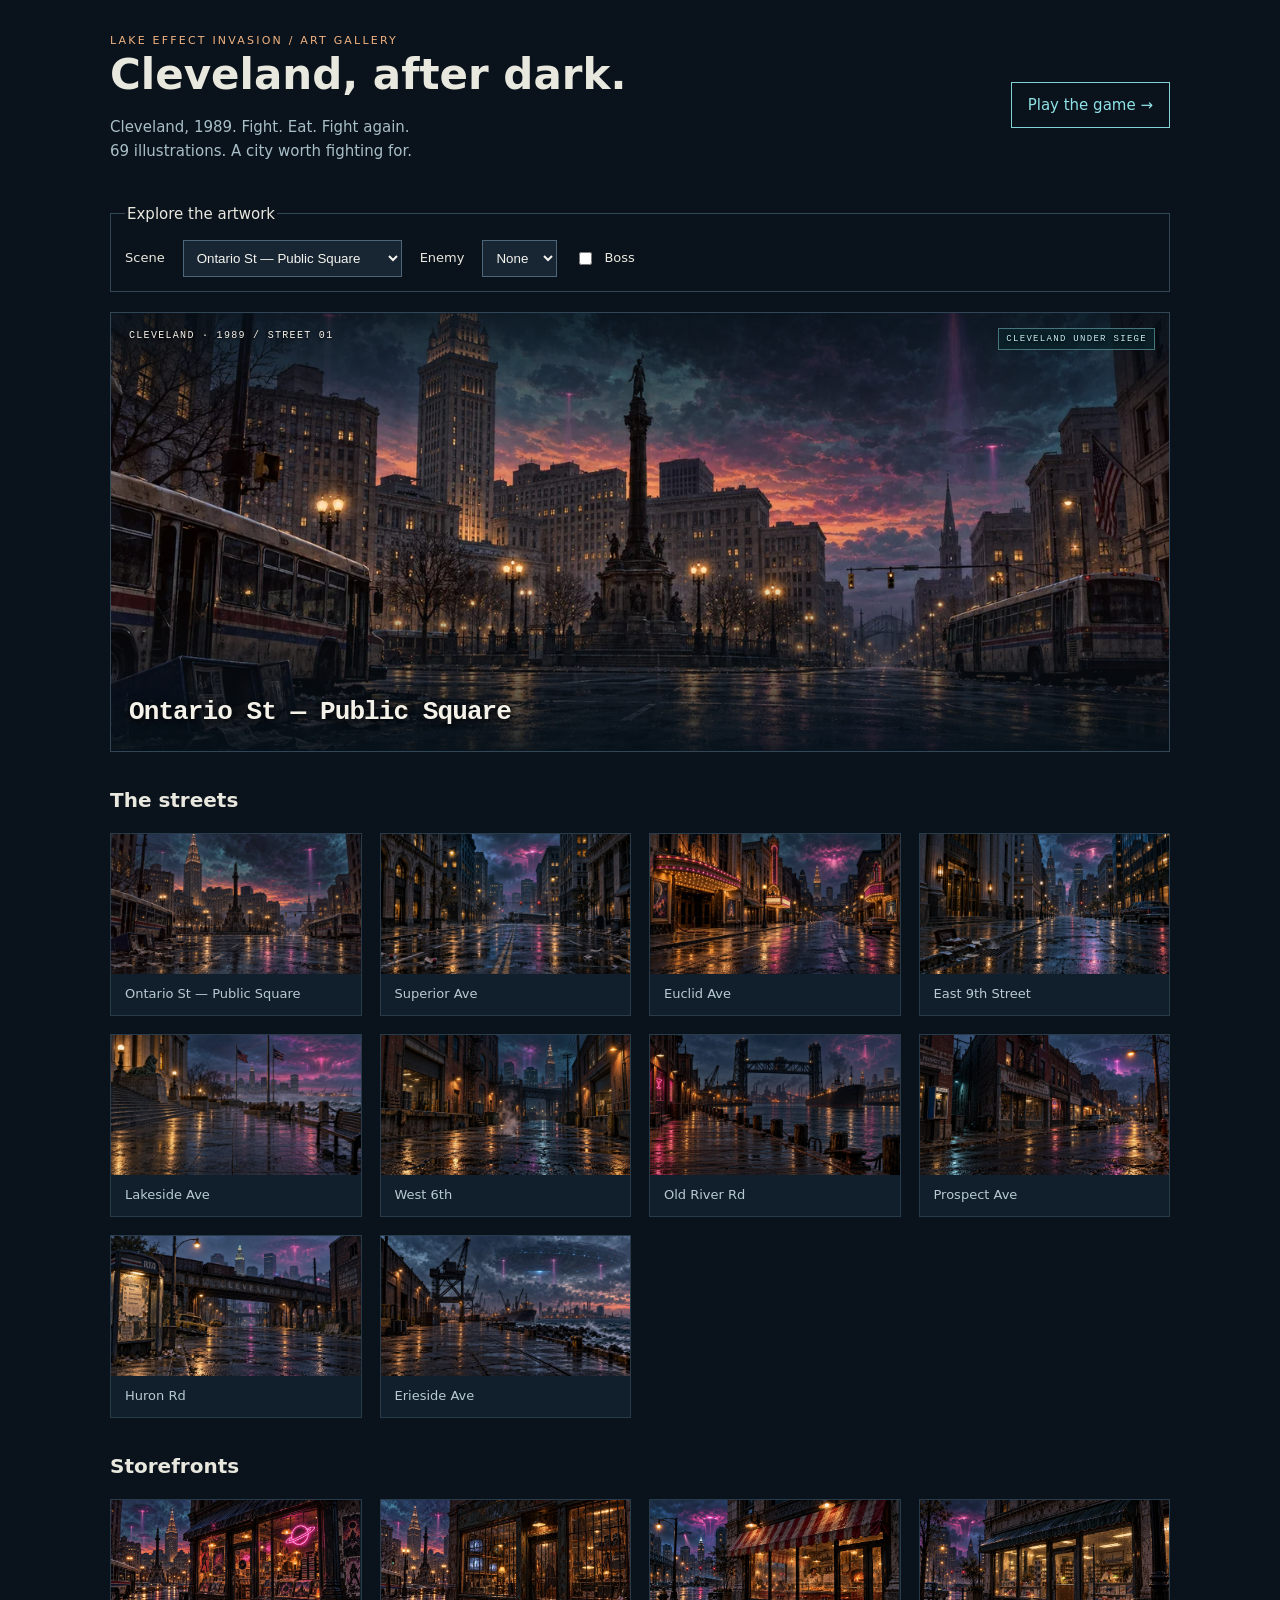
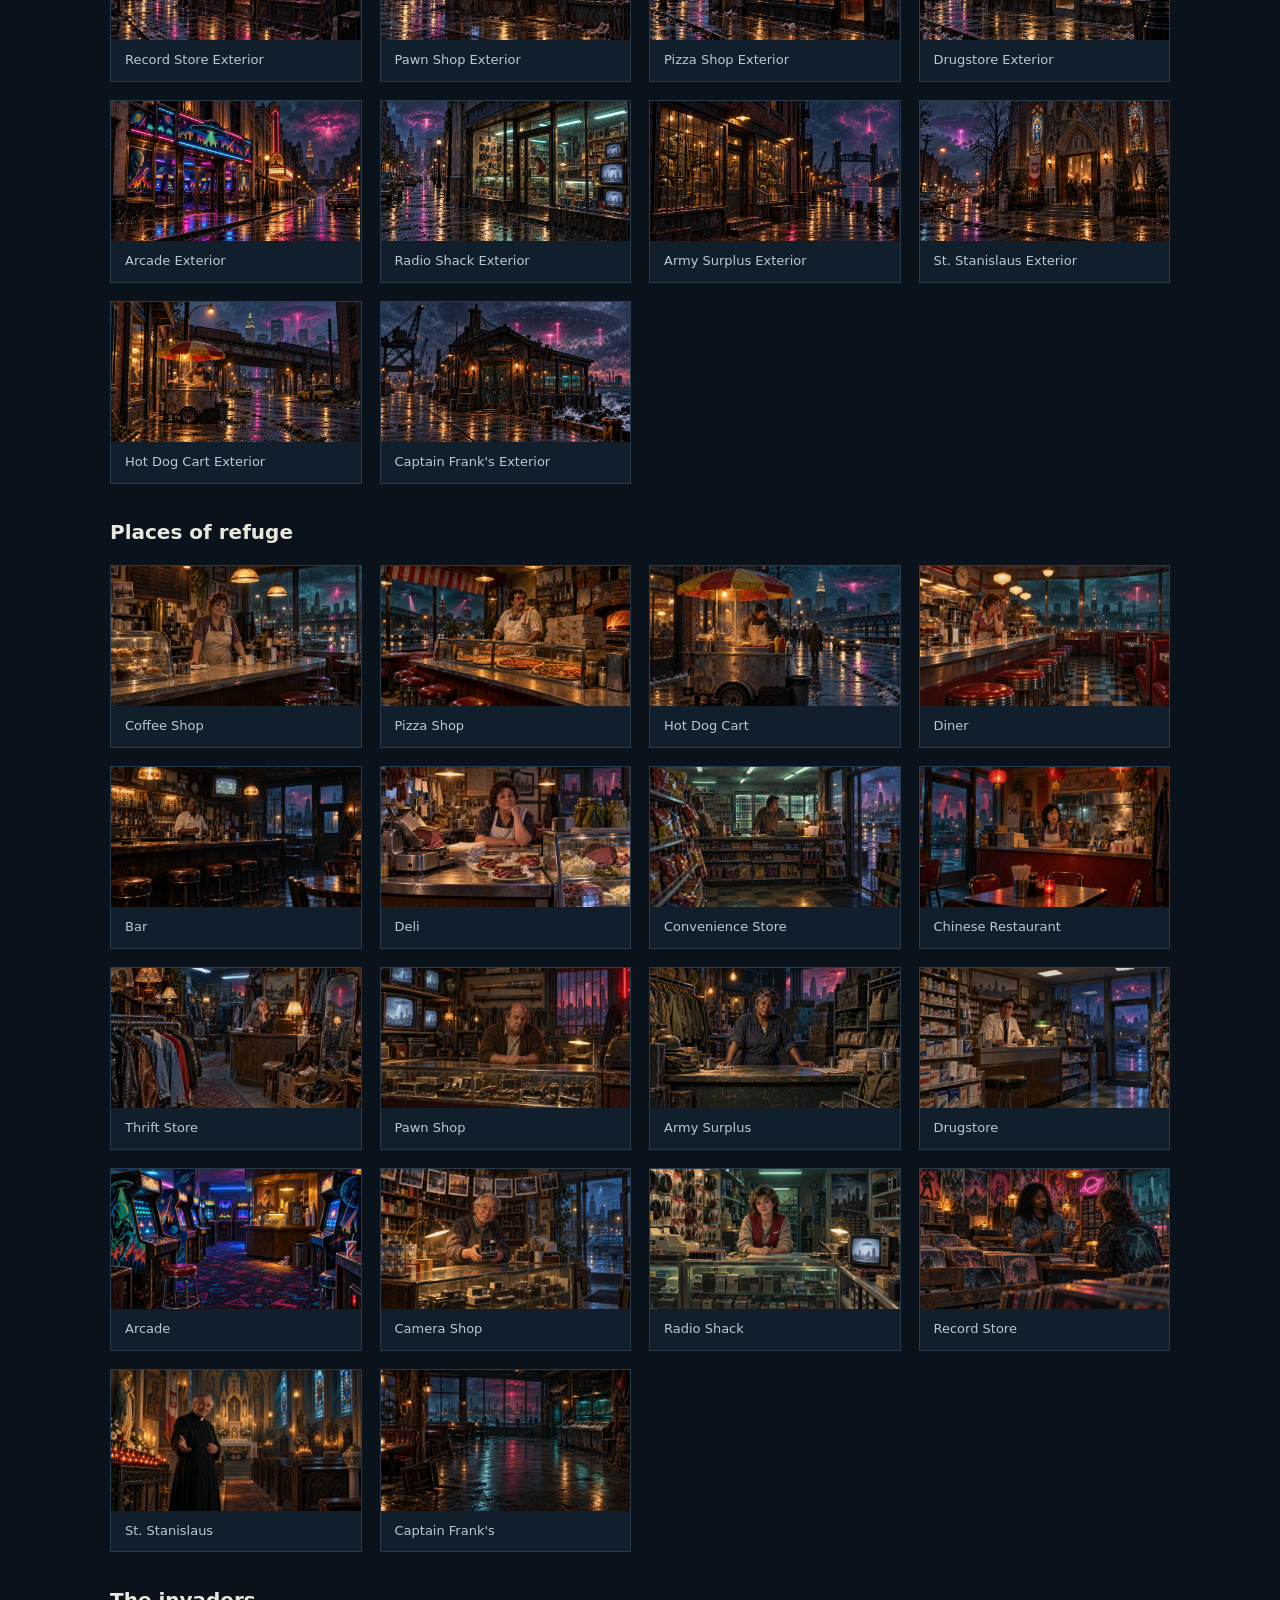
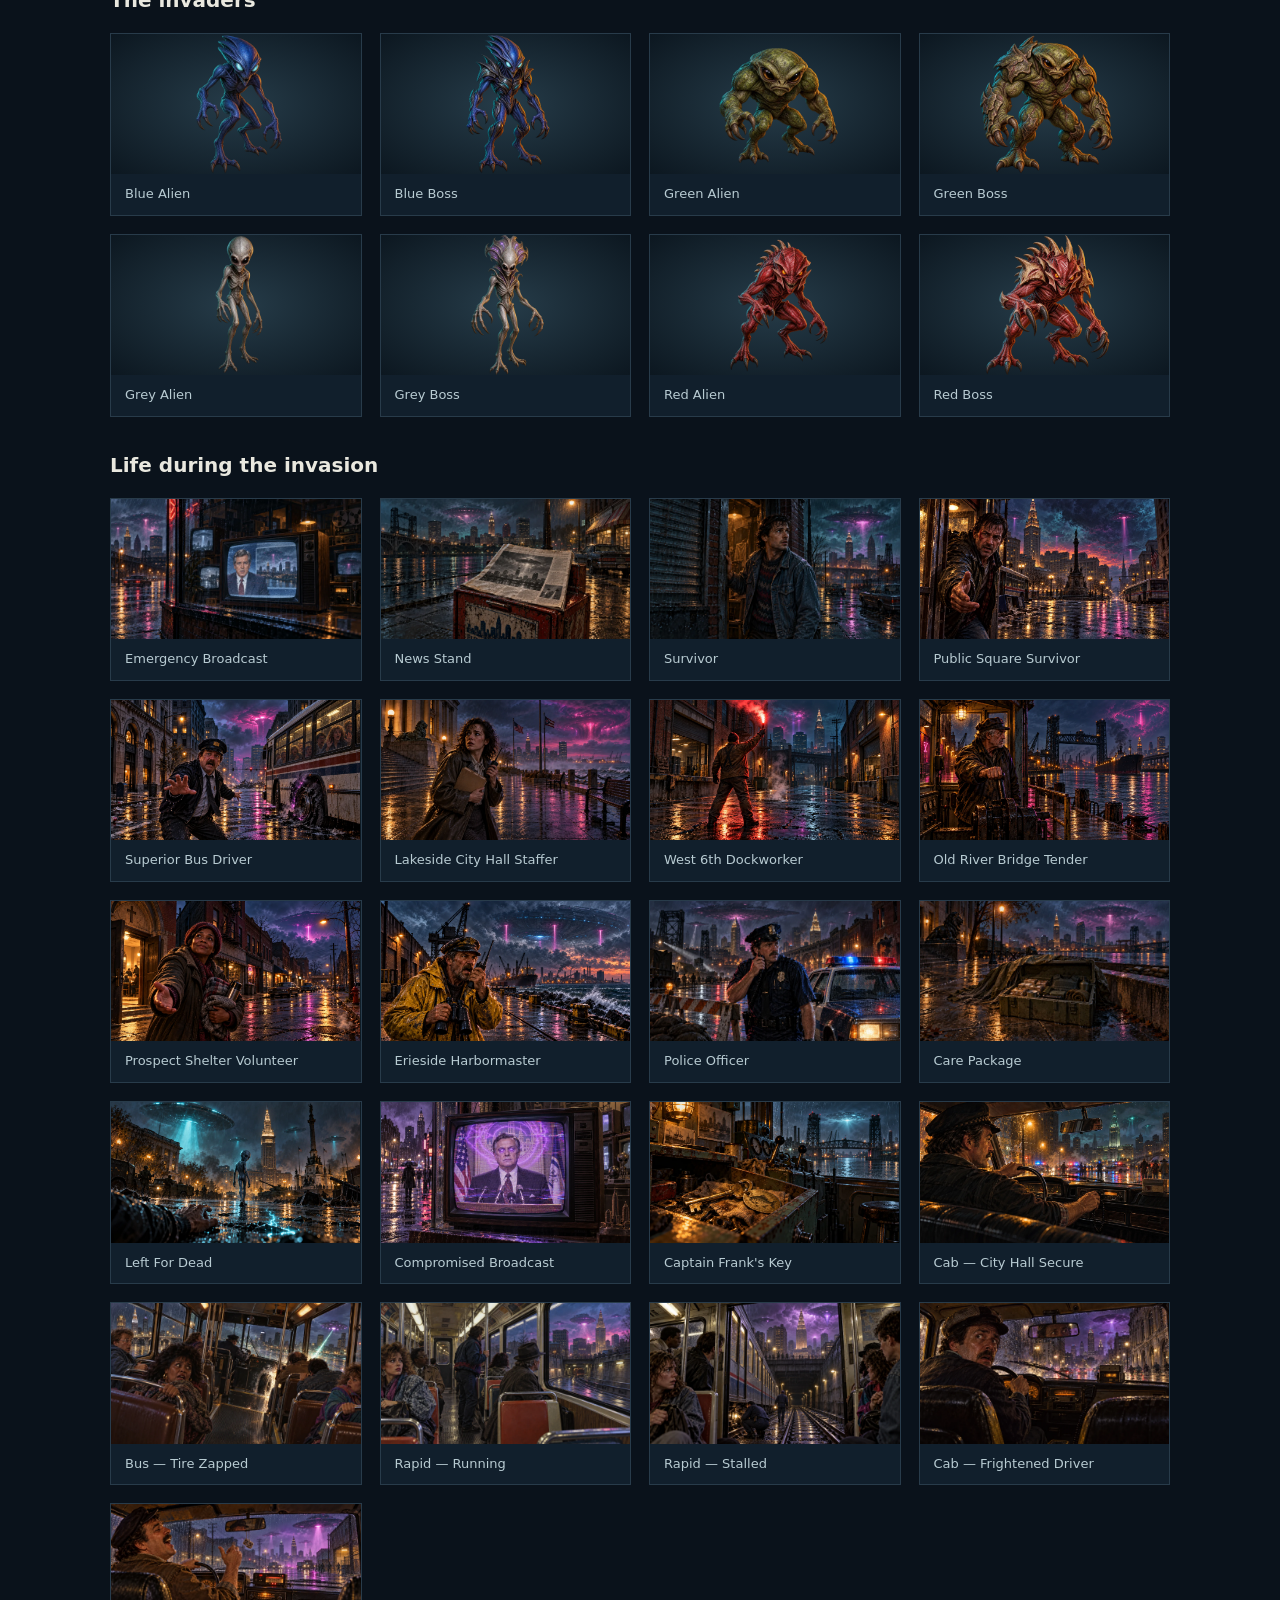
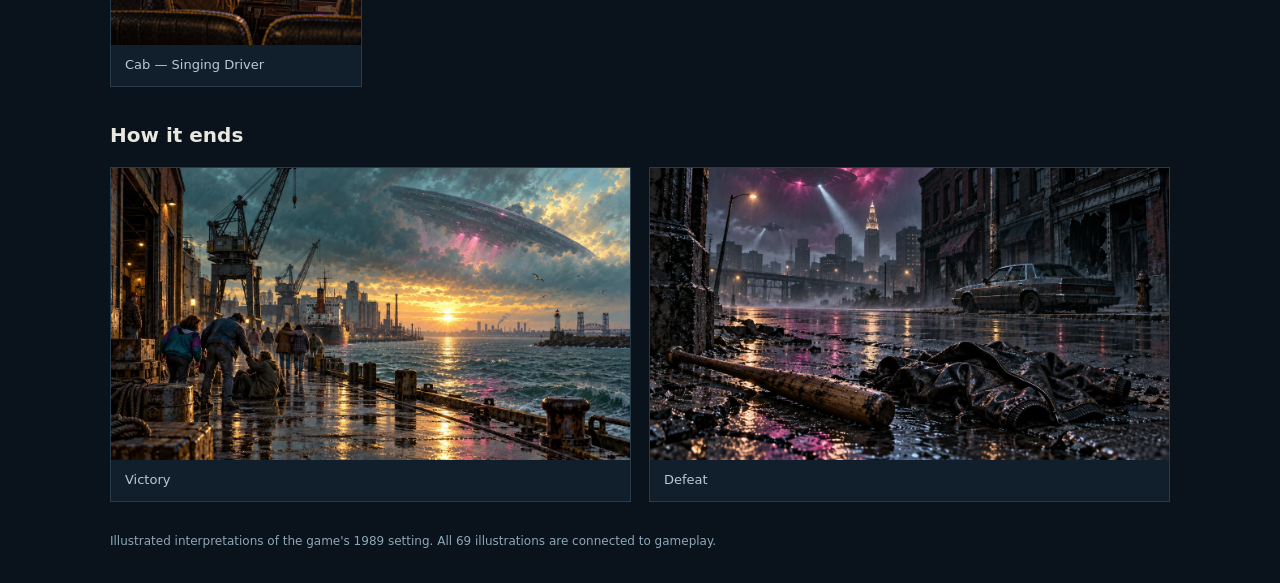
==== commit 3c6d6a8b: "Add storefront approach scenes" ====
--- a/gallery.html
+++ b/gallery.html
@@ -1,4 +1,4 @@
-<!doctype html><html lang="en"><head><script src="analytics.js?v=1.0"></script><meta charset="utf-8"><meta name="viewport" content="width=device-width, initial-scale=1"><link rel="icon" type="image/png" href="images/lake-effect-icon-cle.png"><title>Art Gallery · Lake Effect Invasion</title><link rel="stylesheet" href="scene-art.css?v=2.4"><script src="scene-art.js?v=2.6"></script><style>*{box-sizing:border-box}body{margin:0;background:#0a121b;color:#e9e8df;font:15px/1.6 system-ui,sans-serif}main{max-width:1100px;margin:auto;padding:32px 20px}header{display:flex;gap:20px;justify-content:space-between;align-items:center;margin-bottom:24px}h1{font-size:clamp(25px,5vw,42px);margin:0;line-height:1.2}p{color:#a8bec7}a{color:#8fe3e7}.eyebrow{letter-spacing:.2em;color:#f0b281;font-size:11px}.play{border:1px solid #80d2d4;padding:10px 16px;text-decoration:none;white-space:nowrap}fieldset{border:1px solid #314758;padding:14px;display:flex;gap:18px;flex-wrap:wrap;margin:0 0 20px}label{display:flex;gap:9px;align-items:center;font-size:13px}select{max-width:100%;background:#182634;color:#f5f4ee;border:1px solid #4d667a;padding:9px}select:disabled{opacity:.4}.scene-art{height:440px;max-height:none;min-height:200px;border:1px solid #314758;font-family:'Courier New',monospace}.scene-location{font-size:26px}.grid{display:grid;grid-template-columns:repeat(auto-fit,minmax(240px,1fr));gap:18px}figure{margin:0;border:1px solid #283b4a;background:#111f2c}figure img{display:block;width:100%;aspect-ratio:16/9;object-fit:contain;background:radial-gradient(ellipse,#263c49,#0c1720)}figcaption{padding:10px 14px;text-transform:capitalize;font-size:13px;color:#b8cbd2}h2{font-size:20px;margin-top:32px}footer{padding-top:30px;color:#8ca8b8;font-size:12px}@media(max-width:600px){main{padding:20px 12px}header{align-items:flex-start;flex-direction:column}.scene-art{height:280px}.scene-location{font-size:18px}.grid{grid-template-columns:1fr 1fr;gap:8px}figcaption{font-size:11px;padding:8px}}</style><meta name="description" content="Explore 59 illustrations from Lake Effect Invasion: 1989 Cleveland streets, neighborhood shops, transit, alien enemies, bosses, and encounters."><link rel="canonical" href="https://lakeeffectinvasion.com/gallery.html"><meta name="robots" content="index, follow, max-image-preview:large"><meta property="og:type" content="website"><meta property="og:site_name" content="Lake Effect Invasion"><meta property="og:title" content="Art Gallery · Lake Effect Invasion"><meta property="og:description" content="Explore 59 illustrations from Lake Effect Invasion: 1989 Cleveland streets, neighborhood shops, transit, alien enemies, bosses, and encounters."><meta property="og:url" content="https://lakeeffectinvasion.com/gallery.html"><meta property="og:image" content="https://lakeeffectinvasion.com/images/art/street-erieside.webp"><meta property="og:image:alt" content="Illustrated Cleveland during the alien invasion of 1989."><meta name="twitter:card" content="summary_large_image"><meta name="twitter:title" content="Art Gallery · Lake Effect Invasion"><meta name="twitter:description" content="Explore 59 illustrations from Lake Effect Invasion: 1989 Cleveland streets, neighborhood shops, transit, alien enemies, bosses, and encounters."><meta name="twitter:image" content="https://lakeeffectinvasion.com/images/art/street-erieside.webp"><script type="application/ld+json">{"@context": "https://schema.org", "@type": "CollectionPage", "name": "Art Gallery \u00b7 Lake Effect Invasion", "url": "https://lakeeffectinvasion.com/gallery.html", "description": "Explore 59 illustrations from Lake Effect Invasion: 1989 Cleveland streets, neighborhood shops, transit, alien enemies, bosses, and encounters.", "inLanguage": "en", "about": {"@id": "https://lakeeffectinvasion.com/#game"}}</script></head><body><main><header><div><div class="eyebrow">LAKE EFFECT INVASION / ART GALLERY</div><h1>Cleveland, after dark.</h1><p>Cleveland, 1989. Fight. Eat. Fight again.<br>59 illustrations. A city worth fighting for.</p></div><a class="play" href="index.html">Play the game →</a></header><fieldset><legend>Explore the artwork</legend><label for="sceneSelect">Scene</label><select id="sceneSelect"><optgroup label="Streets"><option value="street:ontario">Ontario St — Public Square</option><option value="street:superior">Superior Ave</option><option value="street:euclid">Euclid Ave</option><option value="street:e9th">East 9th Street</option><option value="street:lakeside">Lakeside Ave</option><option value="street:w6th">West 6th</option><option value="street:oldriver">Old River Rd</option><option value="street:prospect">Prospect Ave</option><option value="street:huron">Huron Rd</option><option value="street:erieside">Erieside Ave</option></optgroup><optgroup label="Businesses"><option value="business:coffee">Coffee Shop</option><option value="business:pizza">Pizza Shop</option><option value="business:hotdog">Hot Dog Cart</option><option value="business:diner">Diner</option><option value="business:bar">Bar</option><option value="business:deli">Deli</option><option value="business:convenience">Convenience Store</option><option value="business:chinese">Chinese Restaurant</option><option value="business:thrift">Thrift Store</option><option value="business:pawn">Pawn Shop</option><option value="business:surplus">Army Surplus</option><option value="business:drugstore">Drugstore</option><option value="business:arcade">Arcade</option><option value="business:camera">Camera Shop</option><option value="business:rac">Radio Shack</option><option value="business:record">Record Store</option><option value="business:church">St. Stanislaus</option><option value="business:frank">Captain Frank's</option></optgroup><optgroup label="Encounters"><option value="encounter:tv">Emergency Broadcast</option><option value="encounter:newspaper">News Stand</option><option value="encounter:survivor">Survivor</option><option value="encounter:survivor-ontario">Public Square Survivor</option><option value="encounter:survivor-superior">Superior Bus Driver</option><option value="encounter:survivor-lakeside">Lakeside City Hall Staffer</option><option value="encounter:survivor-west-6th">West 6th Dockworker</option><option value="encounter:survivor-old-river">Old River Bridge Tender</option><option value="encounter:survivor-prospect">Prospect Shelter Volunteer</option><option value="encounter:survivor-erieside">Erieside Harbormaster</option><option value="encounter:police">Police Officer</option><option value="encounter:care-package">Care Package</option><option value="encounter:bus-zapped">Bus — Tire Zapped</option><option value="encounter:rapid-running">Rapid — Running</option><option value="encounter:rapid-stalled">Rapid — Stalled</option><option value="encounter:cab-scared">Cab — Frightened Driver</option><option value="encounter:cab-singing">Cab — Singing Driver</option></optgroup></select><label for="enemySelect">Enemy</label><select id="enemySelect"><option value="">None</option><option>blue</option><option>green</option><option>grey</option><option>red</option></select><label><input id="bossToggle" type="checkbox"> Boss</label></fieldset><section id="sceneArt" class="scene-art" aria-label="Current scene">
+<!doctype html><html lang="en"><head><script src="analytics.js?v=1.0"></script><meta charset="utf-8"><meta name="viewport" content="width=device-width, initial-scale=1"><link rel="icon" type="image/png" href="images/lake-effect-icon-cle.png"><title>Art Gallery · Lake Effect Invasion</title><link rel="stylesheet" href="scene-art.css?v=2.4"><script src="scene-art.js?v=2.6"></script><style>*{box-sizing:border-box}body{margin:0;background:#0a121b;color:#e9e8df;font:15px/1.6 system-ui,sans-serif}main{max-width:1100px;margin:auto;padding:32px 20px}header{display:flex;gap:20px;justify-content:space-between;align-items:center;margin-bottom:24px}h1{font-size:clamp(25px,5vw,42px);margin:0;line-height:1.2}p{color:#a8bec7}a{color:#8fe3e7}.eyebrow{letter-spacing:.2em;color:#f0b281;font-size:11px}.play{border:1px solid #80d2d4;padding:10px 16px;text-decoration:none;white-space:nowrap}fieldset{border:1px solid #314758;padding:14px;display:flex;gap:18px;flex-wrap:wrap;margin:0 0 20px}label{display:flex;gap:9px;align-items:center;font-size:13px}select{max-width:100%;background:#182634;color:#f5f4ee;border:1px solid #4d667a;padding:9px}select:disabled{opacity:.4}.scene-art{height:440px;max-height:none;min-height:200px;border:1px solid #314758;font-family:'Courier New',monospace}.scene-location{font-size:26px}.grid{display:grid;grid-template-columns:repeat(auto-fit,minmax(240px,1fr));gap:18px}figure{margin:0;border:1px solid #283b4a;background:#111f2c}figure img{display:block;width:100%;aspect-ratio:16/9;object-fit:contain;background:radial-gradient(ellipse,#263c49,#0c1720)}figcaption{padding:10px 14px;text-transform:capitalize;font-size:13px;color:#b8cbd2}h2{font-size:20px;margin-top:32px}footer{padding-top:30px;color:#8ca8b8;font-size:12px}@media(max-width:600px){main{padding:20px 12px}header{align-items:flex-start;flex-direction:column}.scene-art{height:280px}.scene-location{font-size:18px}.grid{grid-template-columns:1fr 1fr;gap:8px}figcaption{font-size:11px;padding:8px}}</style><meta name="description" content="Explore 69 illustrations from Lake Effect Invasion: 1989 Cleveland streets, neighborhood shops, transit, alien enemies, bosses, and encounters."><link rel="canonical" href="https://lakeeffectinvasion.com/gallery.html"><meta name="robots" content="index, follow, max-image-preview:large"><meta property="og:type" content="website"><meta property="og:site_name" content="Lake Effect Invasion"><meta property="og:title" content="Art Gallery · Lake Effect Invasion"><meta property="og:description" content="Explore 69 illustrations from Lake Effect Invasion: 1989 Cleveland streets, neighborhood shops, transit, alien enemies, bosses, and encounters."><meta property="og:url" content="https://lakeeffectinvasion.com/gallery.html"><meta property="og:image" content="https://lakeeffectinvasion.com/images/art/street-erieside.webp"><meta property="og:image:alt" content="Illustrated Cleveland during the alien invasion of 1989."><meta name="twitter:card" content="summary_large_image"><meta name="twitter:title" content="Art Gallery · Lake Effect Invasion"><meta name="twitter:description" content="Explore 69 illustrations from Lake Effect Invasion: 1989 Cleveland streets, neighborhood shops, transit, alien enemies, bosses, and encounters."><meta name="twitter:image" content="https://lakeeffectinvasion.com/images/art/street-erieside.webp"><script type="application/ld+json">{"@context": "https://schema.org", "@type": "CollectionPage", "name": "Art Gallery \u00b7 Lake Effect Invasion", "url": "https://lakeeffectinvasion.com/gallery.html", "description": "Explore 69 illustrations from Lake Effect Invasion: 1989 Cleveland streets, neighborhood shops, transit, alien enemies, bosses, and encounters.", "inLanguage": "en", "about": {"@id": "https://lakeeffectinvasion.com/#game"}}</script></head><body><main><header><div><div class="eyebrow">LAKE EFFECT INVASION / ART GALLERY</div><h1>Cleveland, after dark.</h1><p>Cleveland, 1989. Fight. Eat. Fight again.<br>69 illustrations. A city worth fighting for.</p></div><a class="play" href="index.html">Play the game →</a></header><fieldset><legend>Explore the artwork</legend><label for="sceneSelect">Scene</label><select id="sceneSelect"><optgroup label="Streets"><option value="street:ontario">Ontario St — Public Square</option><option value="street:superior">Superior Ave</option><option value="street:euclid">Euclid Ave</option><option value="street:e9th">East 9th Street</option><option value="street:lakeside">Lakeside Ave</option><option value="street:w6th">West 6th</option><option value="street:oldriver">Old River Rd</option><option value="street:prospect">Prospect Ave</option><option value="street:huron">Huron Rd</option><option value="street:erieside">Erieside Ave</option></optgroup><optgroup label="Businesses"><option value="business:coffee">Coffee Shop</option><option value="business:pizza">Pizza Shop</option><option value="business:hotdog">Hot Dog Cart</option><option value="business:diner">Diner</option><option value="business:bar">Bar</option><option value="business:deli">Deli</option><option value="business:convenience">Convenience Store</option><option value="business:chinese">Chinese Restaurant</option><option value="business:thrift">Thrift Store</option><option value="business:pawn">Pawn Shop</option><option value="business:surplus">Army Surplus</option><option value="business:drugstore">Drugstore</option><option value="business:arcade">Arcade</option><option value="business:camera">Camera Shop</option><option value="business:rac">Radio Shack</option><option value="business:record">Record Store</option><option value="business:church">St. Stanislaus</option><option value="business:frank">Captain Frank's</option><optgroup label="Storefronts"><option value="storefront:record">Record Store exterior</option><option value="storefront:pawn">Pawn Shop exterior</option><option value="storefront:pizza">Pizza Shop exterior</option><option value="storefront:drugstore">Drugstore exterior</option><option value="storefront:arcade">Arcade exterior</option><option value="storefront:rac">Radio Shack exterior</option><option value="storefront:surplus">Army Surplus exterior</option><option value="storefront:church">St. Stanislaus exterior</option><option value="storefront:hotdog">Hot Dog Cart exterior</option><option value="storefront:frank">Captain Frank's exterior</option></optgroup><optgroup label="Encounters"><option value="encounter:tv">Emergency Broadcast</option><option value="encounter:newspaper">News Stand</option><option value="encounter:survivor">Survivor</option><option value="encounter:survivor-ontario">Public Square Survivor</option><option value="encounter:survivor-superior">Superior Bus Driver</option><option value="encounter:survivor-lakeside">Lakeside City Hall Staffer</option><option value="encounter:survivor-west-6th">West 6th Dockworker</option><option value="encounter:survivor-old-river">Old River Bridge Tender</option><option value="encounter:survivor-prospect">Prospect Shelter Volunteer</option><option value="encounter:survivor-erieside">Erieside Harbormaster</option><option value="encounter:police">Police Officer</option><option value="encounter:care-package">Care Package</option><option value="encounter:bus-zapped">Bus — Tire Zapped</option><option value="encounter:rapid-running">Rapid — Running</option><option value="encounter:rapid-stalled">Rapid — Stalled</option><option value="encounter:cab-scared">Cab — Frightened Driver</option><option value="encounter:cab-singing">Cab — Singing Driver</option></optgroup></select><label for="enemySelect">Enemy</label><select id="enemySelect"><option value="">None</option><option>blue</option><option>green</option><option>grey</option><option>red</option></select><label><input id="bossToggle" type="checkbox"> Boss</label></fieldset><section id="sceneArt" class="scene-art" aria-label="Current scene">
         <img id="streetArt" class="street-art" alt="" decoding="async" hidden />
         <div class="scene-heading">
           <span id="sceneChapter"></span>
@@ -8,4 +8,4 @@
           <img id="enemyArt" class="enemy-art" alt="" decoding="async" hidden />
         </div>
         <div id="sceneLocation" class="scene-location"></div>
-      </section><section><h2>The streets</h2><div class="grid"><figure><a href="images/art/street-ontario.webp"><img src="images/art/street-ontario.webp" loading="lazy" alt="Terminal Tower above abandoned buses in Public Square."></a><figcaption>Ontario St — Public Square</figcaption></figure><figure><a href="images/art/street-superior.webp"><img src="images/art/street-superior.webp" loading="lazy" alt="An abandoned bus blocks a rain-soaked avenue of office buildings."></a><figcaption>Superior Ave</figcaption></figure><figure><a href="images/art/street-euclid.webp"><img src="images/art/street-euclid.webp" loading="lazy" alt="Theater marquees glow along deserted Euclid Avenue."></a><figcaption>Euclid Ave</figcaption></figure><figure><a href="images/art/street-east-9th.webp"><img src="images/art/street-east-9th.webp" loading="lazy" alt="Stone banks and mirrored offices flank a deserted street."></a><figcaption>East 9th Street</figcaption></figure><figure><a href="images/art/street-lakeside.webp"><img src="images/art/street-lakeside.webp" loading="lazy" alt="Empty civic steps and benches beneath an alien-lit sky."></a><figcaption>Lakeside Ave</figcaption></figure><figure><a href="images/art/street-west-6th.webp"><img src="images/art/street-west-6th.webp" loading="lazy" alt="Steam rises between brick warehouses and loading docks."></a><figcaption>West 6th</figcaption></figure><figure><a href="images/art/street-old-river.webp"><img src="images/art/street-old-river.webp" loading="lazy" alt="Neon reflects on the river beneath a steel lift bridge."></a><figcaption>Old River Rd</figcaption></figure><figure><a href="images/art/street-prospect.webp"><img src="images/art/street-prospect.webp" loading="lazy" alt="A payphone and fire escapes line shadowy brick storefronts."></a><figcaption>Prospect Ave</figcaption></figure><figure><a href="images/art/street-huron.webp"><img src="images/art/street-huron.webp" loading="lazy" alt="Stranded taxis sit beneath a rusted railway viaduct."></a><figcaption>Huron Rd</figcaption></figure><figure><a href="images/art/street-erieside.webp"><img src="images/art/street-erieside.webp" loading="lazy" alt="A colossal mothership hangs over the industrial lakefront."></a><figcaption>Erieside Ave</figcaption></figure></div></section><section><h2>Places of refuge</h2><div class="grid"><figure><a href="images/art/shop-coffee.webp"><img src="images/art/shop-coffee.webp" loading="lazy" alt="A warm coffee counter with steaming mugs and a donut case."></a><figcaption>Coffee Shop</figcaption></figure><figure><a href="images/art/shop-pizza.webp"><img src="images/art/shop-pizza.webp" loading="lazy" alt="Fresh pizza sits beneath the lights of a neighborhood slice counter."></a><figcaption>Pizza Shop</figcaption></figure><figure><a href="images/art/shop-hotdog.webp"><img src="images/art/shop-hotdog.webp" loading="lazy" alt="Steam rises from a hot dog cart beneath a worn umbrella."></a><figcaption>Hot Dog Cart</figcaption></figure><figure><a href="images/art/shop-diner.webp"><img src="images/art/shop-diner.webp" loading="lazy" alt="A waitress waits beside a chrome diner counter and red vinyl stools."></a><figcaption>Diner</figcaption></figure><figure><a href="images/art/shop-bar.webp"><img src="images/art/shop-bar.webp" loading="lazy" alt="A bartender watches over a wooden bar beneath a glowing football broadcast."></a><figcaption>Bar</figcaption></figure><figure><a href="images/art/shop-deli.webp"><img src="images/art/shop-deli.webp" loading="lazy" alt="Sandwiches, pickle jars, and a meat slicer fill a neighborhood deli."></a><figcaption>Deli</figcaption></figure><figure><a href="images/art/shop-convenience.webp"><img src="images/art/shop-convenience.webp" loading="lazy" alt="Snack shelves and cold drinks line a fluorescent-lit corner store."></a><figcaption>Convenience Store</figcaption></figure><figure><a href="images/art/shop-chinese.webp"><img src="images/art/shop-chinese.webp" loading="lazy" alt="Red lanterns glow above a restaurant counter and steaming tea."></a><figcaption>Chinese Restaurant</figcaption></figure><figure><a href="images/art/shop-thrift.webp"><img src="images/art/shop-thrift.webp" loading="lazy" alt="Old jackets and mismatched lamps crowd a thrift store."></a><figcaption>Thrift Store</figcaption></figure><figure><a href="images/art/shop-pawn.webp"><img src="images/art/shop-pawn.webp" loading="lazy" alt="A pawn broker stands among old electronics and improvised weapons."></a><figcaption>Pawn Shop</figcaption></figure><figure><a href="images/art/shop-surplus.webp"><img src="images/art/shop-surplus.webp" loading="lazy" alt="Military rations, field jackets, and footlockers fill an army surplus shop."></a><figcaption>Army Surplus</figcaption></figure><figure><a href="images/art/shop-drugstore.webp"><img src="images/art/shop-drugstore.webp" loading="lazy" alt="A pharmacist waits behind a counter of bandages and medicine."></a><figcaption>Drugstore</figcaption></figure><figure><a href="images/art/shop-arcade.webp"><img src="images/art/shop-arcade.webp" loading="lazy" alt="Colorful arcade cabinets cast neon light over a patterned carpet."></a><figcaption>Arcade</figcaption></figure><figure><a href="images/art/shop-camera.webp"><img src="images/art/shop-camera.webp" loading="lazy" alt="Instant cameras, flash equipment, and film boxes fill a camera shop."></a><figcaption>Camera Shop</figcaption></figure><figure><a href="images/art/shop-radio-shack.webp"><img src="images/art/shop-radio-shack.webp" loading="lazy" alt="A red-vested clerk stands among batteries, wires, and portable televisions."></a><figcaption>Radio Shack</figcaption></figure><figure><a href="images/art/shop-record.webp"><img src="images/art/shop-record.webp" loading="lazy" alt="Vinyl crates and cassette racks surround a record-store counter."></a><figcaption>Record Store</figcaption></figure><figure><a href="images/art/shop-st-stanislaus.webp"><img src="images/art/shop-st-stanislaus.webp" loading="lazy" alt="A priest offers shelter in a candlelit sanctuary."></a><figcaption>St. Stanislaus</figcaption></figure><figure><a href="images/art/shop-captain-franks.webp"><img src="images/art/shop-captain-franks.webp" loading="lazy" alt="A storm-darkened seafood restaurant on the Lake Erie pier beneath the alien mothership."></a><figcaption>Captain Frank's</figcaption></figure></div></section><section><h2>The invaders</h2><div class="grid"><figure><a href="images/art/alien-blue.webp"><img src="images/art/alien-blue.webp" loading="lazy" alt="A lean blue alien with a swept-back head and glowing cyan eyes."></a><figcaption>blue alien</figcaption></figure><figure><a href="images/art/boss-blue.webp"><img src="images/art/boss-blue.webp" loading="lazy" alt="An armored blue alien commander with a towering swept-back crest."></a><figcaption>blue boss</figcaption></figure><figure><a href="images/art/alien-green.webp"><img src="images/art/alien-green.webp" loading="lazy" alt="A broad-shouldered green alien crouches with hooked claws."></a><figcaption>green alien</figcaption></figure><figure><a href="images/art/boss-green.webp"><img src="images/art/boss-green.webp" loading="lazy" alt="A hulking green alien brute with thick plated shoulders."></a><figcaption>green boss</figcaption></figure><figure><a href="images/art/alien-grey.webp"><img src="images/art/alien-grey.webp" loading="lazy" alt="A slender grey alien watches with enormous dark eyes."></a><figcaption>grey alien</figcaption></figure><figure><a href="images/art/boss-grey.webp"><img src="images/art/boss-grey.webp" loading="lazy" alt="A grey alien overseer with an expanded cranial crest."></a><figcaption>grey boss</figcaption></figure><figure><a href="images/art/alien-red.webp"><img src="images/art/alien-red.webp" loading="lazy" alt="A hunched red alien bares its teeth beneath a spiny crest."></a><figcaption>red alien</figcaption></figure><figure><a href="images/art/boss-red.webp"><img src="images/art/boss-red.webp" loading="lazy" alt="A scarred red alien boss with a crown of heavy spines."></a><figcaption>red boss</figcaption></figure></div></section><section><h2>Life during the invasion</h2><div class="grid"><figure><a href="images/art/encounter-tv.webp"><img src="images/art/encounter-tv.webp" loading="lazy" alt="An old shop-window television carries emergency invasion coverage."></a><figcaption>Emergency Broadcast</figcaption></figure><figure><a href="images/art/encounter-newspaper.webp"><img src="images/art/encounter-newspaper.webp" loading="lazy" alt="Rain beads on a newspaper box holding an invasion front page."></a><figcaption>News Stand</figcaption></figure><figure><a href="images/art/encounter-survivor.webp"><img src="images/art/encounter-survivor.webp" loading="lazy" alt="A frightened local shelters in a shadowy doorway."></a><figcaption>Survivor</figcaption></figure><figure><a href="images/art/encounter-bystander-ontario.webp"><img src="images/art/encounter-bystander-ontario.webp" loading="lazy" alt="A battered local gestures urgently beneath the lights of Public Square."></a><figcaption>Public Square Survivor</figcaption></figure><figure><a href="images/art/encounter-bystander-superior.webp"><img src="images/art/encounter-bystander-superior.webp" loading="lazy" alt="A stranded bus driver guards frightened passengers beside an alien-scorched tire."></a><figcaption>Superior Bus Driver</figcaption></figure><figure><a href="images/art/encounter-bystander-lakeside.webp"><img src="images/art/encounter-bystander-lakeside.webp" loading="lazy" alt="A City Hall employee clutches a radio and files on the storm-lashed civic plaza."></a><figcaption>Lakeside City Hall Staffer</figcaption></figure><figure><a href="images/art/encounter-bystander-west-6th.webp"><img src="images/art/encounter-bystander-west-6th.webp" loading="lazy" alt="A dockworker raises an emergency flare between warehouse loading bays."></a><figcaption>West 6th Dockworker</figcaption></figure><figure><a href="images/art/encounter-bystander-old-river.webp"><img src="images/art/encounter-bystander-old-river.webp" loading="lazy" alt="The bridge tender works the lift controls above the Cuyahoga River."></a><figcaption>Old River Bridge Tender</figcaption></figure><figure><a href="images/art/encounter-bystander-prospect.webp"><img src="images/art/encounter-bystander-prospect.webp" loading="lazy" alt="A shelter volunteer offers blankets outside a church on Prospect Avenue."></a><figcaption>Prospect Shelter Volunteer</figcaption></figure><figure><a href="images/art/encounter-bystander-erieside.webp"><img src="images/art/encounter-bystander-erieside.webp" loading="lazy" alt="A harbormaster radios a warning beneath the mothership at the Lake Erie docks."></a><figcaption>Erieside Harbormaster</figcaption></figure><figure><a href="images/art/encounter-police.webp"><img src="images/art/encounter-police.webp" loading="lazy" alt="A weary officer stands beside a patrol car and barricade."></a><figcaption>Police Officer</figcaption></figure><figure><a href="images/art/encounter-care-package.webp"><img src="images/art/encounter-care-package.webp" loading="lazy" alt="An open military supply crate rests beneath a weathered tarp."></a><figcaption>Care Package</figcaption></figure><figure><a href="images/art/encounter-onboarding-zap.webp"><img src="images/art/encounter-onboarding-zap.webp" loading="lazy" alt="A blue alien leaves the player wounded in rain-soaked Public Square."></a><figcaption>Left for Dead</figcaption></figure><figure><a href="images/art/encounter-mayor-controlled.webp"><img src="images/art/encounter-mayor-controlled.webp" loading="lazy" alt="A compromised emergency broadcast shows the mayor under alien control."></a><figcaption>Compromised Broadcast</figcaption></figure><figure><a href="images/art/encounter-franks-key.webp"><img src="images/art/encounter-franks-key.webp" loading="lazy" alt="A brass seafood-house key rests in a bridge tender's cabinet."></a><figcaption>Captain Frank's Key</figcaption></figure><figure><a href="images/art/transit-cab-secure.webp"><img src="images/art/transit-cab-secure.webp" loading="lazy" alt="The Cleveland cab driver works dispatch after City Hall is secured."></a><figcaption>Cab — City Hall Secure</figcaption></figure><figure><a href="images/art/transit-bus-zapped.webp"><img src="images/art/transit-bus-zapped.webp" loading="lazy" alt="A Cleveland bus sits disabled after an alien blast strikes its tire while frightened passengers shelter inside."></a><figcaption>Bus — Tire Zapped</figcaption></figure><figure><a href="images/art/transit-rapid-running.webp"><img src="images/art/transit-rapid-running.webp" loading="lazy" alt="A Cleveland Rapid train carries passengers safely through the city at night."></a><figcaption>Rapid — Running</figcaption></figure><figure><a href="images/art/transit-rapid-stalled.webp"><img src="images/art/transit-rapid-stalled.webp" loading="lazy" alt="A stalled Cleveland Rapid train stands parallel to its platform and rails with its door open."></a><figcaption>Rapid — Stalled</figcaption></figure><figure><a href="images/art/transit-cab-scared.webp"><img src="images/art/transit-cab-scared.webp" loading="lazy" alt="A frightened Cleveland cab driver grips the wheel while alien light fills the street."></a><figcaption>Cab — Frightened Driver</figcaption></figure><figure><a href="images/art/transit-cab-singing.webp"><img src="images/art/transit-cab-singing.webp" loading="lazy" alt="A cheerful Cleveland cab driver sings while driving through the invasion."></a><figcaption>Cab — Singing Driver</figcaption></figure></div></section><section><h2>How it ends</h2><div class="grid"><figure><a href="images/art/ending-victory.webp"><img src="images/art/ending-victory.webp" loading="lazy" alt="Victory"></a><figcaption>Victory</figcaption></figure><figure><a href="images/art/ending-defeat.webp"><img src="images/art/ending-defeat.webp" loading="lazy" alt="Defeat"></a><figcaption>Defeat</figcaption></figure></div></section><footer>Illustrated interpretations of the game's 1989 setting. All 59 illustrations are connected to gameplay.</footer></main><script>const streets=[["ontario","Ontario St — Public Square"],["superior","Superior Ave"],["euclid","Euclid Ave"],["e9th","East 9th Street"],["lakeside","Lakeside Ave"],["w6th","West 6th"],["oldriver","Old River Rd"],["prospect","Prospect Ave"],["huron","Huron Rd"],["erieside","Erieside Ave"]];function refresh(){const [kind,id]=document.getElementById('sceneSelect').value.split(':');const combat=kind==='street';const color=document.getElementById('enemySelect').value;document.getElementById('enemySelect').disabled=!combat;document.getElementById('bossToggle').disabled=!combat;const index=combat?streets.findIndex(x=>x[0]===id):0;SceneArt.render({street:{id:streets[index][0],name:streets[index][1]},level:index+1,scene:kind==='business'?'business':kind==='encounter'?(id==='care-package'?'empty':'npc'):color?'combat':'explore',business:kind==='business'?id:null,encounter:kind==='encounter'?id:null,enemy:combat&&color?{color,hp:30,isBoss:document.getElementById('bossToggle').checked}:null});}document.querySelectorAll('select,input').forEach(el=>el.addEventListener('change',refresh));refresh();</script></body></html>
+      </section><section><h2>The streets</h2><div class="grid"><figure><a href="images/art/street-ontario.webp"><img src="images/art/street-ontario.webp" loading="lazy" alt="Terminal Tower above abandoned buses in Public Square."></a><figcaption>Ontario St — Public Square</figcaption></figure><figure><a href="images/art/street-superior.webp"><img src="images/art/street-superior.webp" loading="lazy" alt="An abandoned bus blocks a rain-soaked avenue of office buildings."></a><figcaption>Superior Ave</figcaption></figure><figure><a href="images/art/street-euclid.webp"><img src="images/art/street-euclid.webp" loading="lazy" alt="Theater marquees glow along deserted Euclid Avenue."></a><figcaption>Euclid Ave</figcaption></figure><figure><a href="images/art/street-east-9th.webp"><img src="images/art/street-east-9th.webp" loading="lazy" alt="Stone banks and mirrored offices flank a deserted street."></a><figcaption>East 9th Street</figcaption></figure><figure><a href="images/art/street-lakeside.webp"><img src="images/art/street-lakeside.webp" loading="lazy" alt="Empty civic steps and benches beneath an alien-lit sky."></a><figcaption>Lakeside Ave</figcaption></figure><figure><a href="images/art/street-west-6th.webp"><img src="images/art/street-west-6th.webp" loading="lazy" alt="Steam rises between brick warehouses and loading docks."></a><figcaption>West 6th</figcaption></figure><figure><a href="images/art/street-old-river.webp"><img src="images/art/street-old-river.webp" loading="lazy" alt="Neon reflects on the river beneath a steel lift bridge."></a><figcaption>Old River Rd</figcaption></figure><figure><a href="images/art/street-prospect.webp"><img src="images/art/street-prospect.webp" loading="lazy" alt="A payphone and fire escapes line shadowy brick storefronts."></a><figcaption>Prospect Ave</figcaption></figure><figure><a href="images/art/street-huron.webp"><img src="images/art/street-huron.webp" loading="lazy" alt="Stranded taxis sit beneath a rusted railway viaduct."></a><figcaption>Huron Rd</figcaption></figure><figure><a href="images/art/street-erieside.webp"><img src="images/art/street-erieside.webp" loading="lazy" alt="A colossal mothership hangs over the industrial lakefront."></a><figcaption>Erieside Ave</figcaption></figure></div></section><section><h2>Storefronts</h2><div class="grid"><figure><a href="images/art/storefront-record.webp"><img src="images/art/storefront-record.webp" loading="lazy" alt="Record Store exterior during the invasion."></a><figcaption>Record Store exterior</figcaption></figure><figure><a href="images/art/storefront-pawn.webp"><img src="images/art/storefront-pawn.webp" loading="lazy" alt="Pawn Shop exterior during the invasion."></a><figcaption>Pawn Shop exterior</figcaption></figure><figure><a href="images/art/storefront-pizza.webp"><img src="images/art/storefront-pizza.webp" loading="lazy" alt="Pizza Shop exterior during the invasion."></a><figcaption>Pizza Shop exterior</figcaption></figure><figure><a href="images/art/storefront-drugstore.webp"><img src="images/art/storefront-drugstore.webp" loading="lazy" alt="Drugstore exterior during the invasion."></a><figcaption>Drugstore exterior</figcaption></figure><figure><a href="images/art/storefront-arcade.webp"><img src="images/art/storefront-arcade.webp" loading="lazy" alt="Arcade exterior during the invasion."></a><figcaption>Arcade exterior</figcaption></figure><figure><a href="images/art/storefront-radio-shack.webp"><img src="images/art/storefront-radio-shack.webp" loading="lazy" alt="Radio Shack exterior during the invasion."></a><figcaption>Radio Shack exterior</figcaption></figure><figure><a href="images/art/storefront-surplus.webp"><img src="images/art/storefront-surplus.webp" loading="lazy" alt="Army Surplus exterior during the invasion."></a><figcaption>Army Surplus exterior</figcaption></figure><figure><a href="images/art/storefront-st-stanislaus.webp"><img src="images/art/storefront-st-stanislaus.webp" loading="lazy" alt="St. Stanislaus exterior during the invasion."></a><figcaption>St. Stanislaus exterior</figcaption></figure><figure><a href="images/art/storefront-hotdog.webp"><img src="images/art/storefront-hotdog.webp" loading="lazy" alt="Hot Dog Cart exterior during the invasion."></a><figcaption>Hot Dog Cart exterior</figcaption></figure><figure><a href="images/art/storefront-captain-franks.webp"><img src="images/art/storefront-captain-franks.webp" loading="lazy" alt="Captain Frank's exterior during the invasion."></a><figcaption>Captain Frank's exterior</figcaption></figure></div></section><section><h2>Places of refuge</h2><div class="grid"><figure><a href="images/art/shop-coffee.webp"><img src="images/art/shop-coffee.webp" loading="lazy" alt="A warm coffee counter with steaming mugs and a donut case."></a><figcaption>Coffee Shop</figcaption></figure><figure><a href="images/art/shop-pizza.webp"><img src="images/art/shop-pizza.webp" loading="lazy" alt="Fresh pizza sits beneath the lights of a neighborhood slice counter."></a><figcaption>Pizza Shop</figcaption></figure><figure><a href="images/art/shop-hotdog.webp"><img src="images/art/shop-hotdog.webp" loading="lazy" alt="Steam rises from a hot dog cart beneath a worn umbrella."></a><figcaption>Hot Dog Cart</figcaption></figure><figure><a href="images/art/shop-diner.webp"><img src="images/art/shop-diner.webp" loading="lazy" alt="A waitress waits beside a chrome diner counter and red vinyl stools."></a><figcaption>Diner</figcaption></figure><figure><a href="images/art/shop-bar.webp"><img src="images/art/shop-bar.webp" loading="lazy" alt="A bartender watches over a wooden bar beneath a glowing football broadcast."></a><figcaption>Bar</figcaption></figure><figure><a href="images/art/shop-deli.webp"><img src="images/art/shop-deli.webp" loading="lazy" alt="Sandwiches, pickle jars, and a meat slicer fill a neighborhood deli."></a><figcaption>Deli</figcaption></figure><figure><a href="images/art/shop-convenience.webp"><img src="images/art/shop-convenience.webp" loading="lazy" alt="Snack shelves and cold drinks line a fluorescent-lit corner store."></a><figcaption>Convenience Store</figcaption></figure><figure><a href="images/art/shop-chinese.webp"><img src="images/art/shop-chinese.webp" loading="lazy" alt="Red lanterns glow above a restaurant counter and steaming tea."></a><figcaption>Chinese Restaurant</figcaption></figure><figure><a href="images/art/shop-thrift.webp"><img src="images/art/shop-thrift.webp" loading="lazy" alt="Old jackets and mismatched lamps crowd a thrift store."></a><figcaption>Thrift Store</figcaption></figure><figure><a href="images/art/shop-pawn.webp"><img src="images/art/shop-pawn.webp" loading="lazy" alt="A pawn broker stands among old electronics and improvised weapons."></a><figcaption>Pawn Shop</figcaption></figure><figure><a href="images/art/shop-surplus.webp"><img src="images/art/shop-surplus.webp" loading="lazy" alt="Military rations, field jackets, and footlockers fill an army surplus shop."></a><figcaption>Army Surplus</figcaption></figure><figure><a href="images/art/shop-drugstore.webp"><img src="images/art/shop-drugstore.webp" loading="lazy" alt="A pharmacist waits behind a counter of bandages and medicine."></a><figcaption>Drugstore</figcaption></figure><figure><a href="images/art/shop-arcade.webp"><img src="images/art/shop-arcade.webp" loading="lazy" alt="Colorful arcade cabinets cast neon light over a patterned carpet."></a><figcaption>Arcade</figcaption></figure><figure><a href="images/art/shop-camera.webp"><img src="images/art/shop-camera.webp" loading="lazy" alt="Instant cameras, flash equipment, and film boxes fill a camera shop."></a><figcaption>Camera Shop</figcaption></figure><figure><a href="images/art/shop-radio-shack.webp"><img src="images/art/shop-radio-shack.webp" loading="lazy" alt="A red-vested clerk stands among batteries, wires, and portable televisions."></a><figcaption>Radio Shack</figcaption></figure><figure><a href="images/art/shop-record.webp"><img src="images/art/shop-record.webp" loading="lazy" alt="Vinyl crates and cassette racks surround a record-store counter."></a><figcaption>Record Store</figcaption></figure><figure><a href="images/art/shop-st-stanislaus.webp"><img src="images/art/shop-st-stanislaus.webp" loading="lazy" alt="A priest offers shelter in a candlelit sanctuary."></a><figcaption>St. Stanislaus</figcaption></figure><figure><a href="images/art/shop-captain-franks.webp"><img src="images/art/shop-captain-franks.webp" loading="lazy" alt="A storm-darkened seafood restaurant on the Lake Erie pier beneath the alien mothership."></a><figcaption>Captain Frank's</figcaption></figure></div></section><section><h2>The invaders</h2><div class="grid"><figure><a href="images/art/alien-blue.webp"><img src="images/art/alien-blue.webp" loading="lazy" alt="A lean blue alien with a swept-back head and glowing cyan eyes."></a><figcaption>blue alien</figcaption></figure><figure><a href="images/art/boss-blue.webp"><img src="images/art/boss-blue.webp" loading="lazy" alt="An armored blue alien commander with a towering swept-back crest."></a><figcaption>blue boss</figcaption></figure><figure><a href="images/art/alien-green.webp"><img src="images/art/alien-green.webp" loading="lazy" alt="A broad-shouldered green alien crouches with hooked claws."></a><figcaption>green alien</figcaption></figure><figure><a href="images/art/boss-green.webp"><img src="images/art/boss-green.webp" loading="lazy" alt="A hulking green alien brute with thick plated shoulders."></a><figcaption>green boss</figcaption></figure><figure><a href="images/art/alien-grey.webp"><img src="images/art/alien-grey.webp" loading="lazy" alt="A slender grey alien watches with enormous dark eyes."></a><figcaption>grey alien</figcaption></figure><figure><a href="images/art/boss-grey.webp"><img src="images/art/boss-grey.webp" loading="lazy" alt="A grey alien overseer with an expanded cranial crest."></a><figcaption>grey boss</figcaption></figure><figure><a href="images/art/alien-red.webp"><img src="images/art/alien-red.webp" loading="lazy" alt="A hunched red alien bares its teeth beneath a spiny crest."></a><figcaption>red alien</figcaption></figure><figure><a href="images/art/boss-red.webp"><img src="images/art/boss-red.webp" loading="lazy" alt="A scarred red alien boss with a crown of heavy spines."></a><figcaption>red boss</figcaption></figure></div></section><section><h2>Life during the invasion</h2><div class="grid"><figure><a href="images/art/encounter-tv.webp"><img src="images/art/encounter-tv.webp" loading="lazy" alt="An old shop-window television carries emergency invasion coverage."></a><figcaption>Emergency Broadcast</figcaption></figure><figure><a href="images/art/encounter-newspaper.webp"><img src="images/art/encounter-newspaper.webp" loading="lazy" alt="Rain beads on a newspaper box holding an invasion front page."></a><figcaption>News Stand</figcaption></figure><figure><a href="images/art/encounter-survivor.webp"><img src="images/art/encounter-survivor.webp" loading="lazy" alt="A frightened local shelters in a shadowy doorway."></a><figcaption>Survivor</figcaption></figure><figure><a href="images/art/encounter-bystander-ontario.webp"><img src="images/art/encounter-bystander-ontario.webp" loading="lazy" alt="A battered local gestures urgently beneath the lights of Public Square."></a><figcaption>Public Square Survivor</figcaption></figure><figure><a href="images/art/encounter-bystander-superior.webp"><img src="images/art/encounter-bystander-superior.webp" loading="lazy" alt="A stranded bus driver guards frightened passengers beside an alien-scorched tire."></a><figcaption>Superior Bus Driver</figcaption></figure><figure><a href="images/art/encounter-bystander-lakeside.webp"><img src="images/art/encounter-bystander-lakeside.webp" loading="lazy" alt="A City Hall employee clutches a radio and files on the storm-lashed civic plaza."></a><figcaption>Lakeside City Hall Staffer</figcaption></figure><figure><a href="images/art/encounter-bystander-west-6th.webp"><img src="images/art/encounter-bystander-west-6th.webp" loading="lazy" alt="A dockworker raises an emergency flare between warehouse loading bays."></a><figcaption>West 6th Dockworker</figcaption></figure><figure><a href="images/art/encounter-bystander-old-river.webp"><img src="images/art/encounter-bystander-old-river.webp" loading="lazy" alt="The bridge tender works the lift controls above the Cuyahoga River."></a><figcaption>Old River Bridge Tender</figcaption></figure><figure><a href="images/art/encounter-bystander-prospect.webp"><img src="images/art/encounter-bystander-prospect.webp" loading="lazy" alt="A shelter volunteer offers blankets outside a church on Prospect Avenue."></a><figcaption>Prospect Shelter Volunteer</figcaption></figure><figure><a href="images/art/encounter-bystander-erieside.webp"><img src="images/art/encounter-bystander-erieside.webp" loading="lazy" alt="A harbormaster radios a warning beneath the mothership at the Lake Erie docks."></a><figcaption>Erieside Harbormaster</figcaption></figure><figure><a href="images/art/encounter-police.webp"><img src="images/art/encounter-police.webp" loading="lazy" alt="A weary officer stands beside a patrol car and barricade."></a><figcaption>Police Officer</figcaption></figure><figure><a href="images/art/encounter-care-package.webp"><img src="images/art/encounter-care-package.webp" loading="lazy" alt="An open military supply crate rests beneath a weathered tarp."></a><figcaption>Care Package</figcaption></figure><figure><a href="images/art/encounter-onboarding-zap.webp"><img src="images/art/encounter-onboarding-zap.webp" loading="lazy" alt="A blue alien leaves the player wounded in rain-soaked Public Square."></a><figcaption>Left for Dead</figcaption></figure><figure><a href="images/art/encounter-mayor-controlled.webp"><img src="images/art/encounter-mayor-controlled.webp" loading="lazy" alt="A compromised emergency broadcast shows the mayor under alien control."></a><figcaption>Compromised Broadcast</figcaption></figure><figure><a href="images/art/encounter-franks-key.webp"><img src="images/art/encounter-franks-key.webp" loading="lazy" alt="A brass seafood-house key rests in a bridge tender's cabinet."></a><figcaption>Captain Frank's Key</figcaption></figure><figure><a href="images/art/transit-cab-secure.webp"><img src="images/art/transit-cab-secure.webp" loading="lazy" alt="The Cleveland cab driver works dispatch after City Hall is secured."></a><figcaption>Cab — City Hall Secure</figcaption></figure><figure><a href="images/art/transit-bus-zapped.webp"><img src="images/art/transit-bus-zapped.webp" loading="lazy" alt="A Cleveland bus sits disabled after an alien blast strikes its tire while frightened passengers shelter inside."></a><figcaption>Bus — Tire Zapped</figcaption></figure><figure><a href="images/art/transit-rapid-running.webp"><img src="images/art/transit-rapid-running.webp" loading="lazy" alt="A Cleveland Rapid train carries passengers safely through the city at night."></a><figcaption>Rapid — Running</figcaption></figure><figure><a href="images/art/transit-rapid-stalled.webp"><img src="images/art/transit-rapid-stalled.webp" loading="lazy" alt="A stalled Cleveland Rapid train stands parallel to its platform and rails with its door open."></a><figcaption>Rapid — Stalled</figcaption></figure><figure><a href="images/art/transit-cab-scared.webp"><img src="images/art/transit-cab-scared.webp" loading="lazy" alt="A frightened Cleveland cab driver grips the wheel while alien light fills the street."></a><figcaption>Cab — Frightened Driver</figcaption></figure><figure><a href="images/art/transit-cab-singing.webp"><img src="images/art/transit-cab-singing.webp" loading="lazy" alt="A cheerful Cleveland cab driver sings while driving through the invasion."></a><figcaption>Cab — Singing Driver</figcaption></figure></div></section><section><h2>How it ends</h2><div class="grid"><figure><a href="images/art/ending-victory.webp"><img src="images/art/ending-victory.webp" loading="lazy" alt="Victory"></a><figcaption>Victory</figcaption></figure><figure><a href="images/art/ending-defeat.webp"><img src="images/art/ending-defeat.webp" loading="lazy" alt="Defeat"></a><figcaption>Defeat</figcaption></figure></div></section><footer>Illustrated interpretations of the game's 1989 setting. All 69 illustrations are connected to gameplay.</footer></main><script>const streets=[["ontario","Ontario St — Public Square"],["superior","Superior Ave"],["euclid","Euclid Ave"],["e9th","East 9th Street"],["lakeside","Lakeside Ave"],["w6th","West 6th"],["oldriver","Old River Rd"],["prospect","Prospect Ave"],["huron","Huron Rd"],["erieside","Erieside Ave"]];function refresh(){const [kind,id]=document.getElementById('sceneSelect').value.split(':');const combat=kind==='street';const color=document.getElementById('enemySelect').value;document.getElementById('enemySelect').disabled=!combat;document.getElementById('bossToggle').disabled=!combat;const index=combat?streets.findIndex(x=>x[0]===id):0;SceneArt.render({street:{id:streets[index][0],name:streets[index][1]},level:index+1,scene:['business','storefront'].includes(kind)?'business':kind==='encounter'?(id==='care-package'?'empty':'npc'):color?'combat':'explore',business:kind==='business'?id:null,storefront:kind==='storefront'?id:null,encounter:kind==='encounter'?id:null,enemy:combat&&color?{color,hp:30,isBoss:document.getElementById('bossToggle').checked}:null});}document.querySelectorAll('select,input').forEach(el=>el.addEventListener('change',refresh));refresh();</script></body></html>
